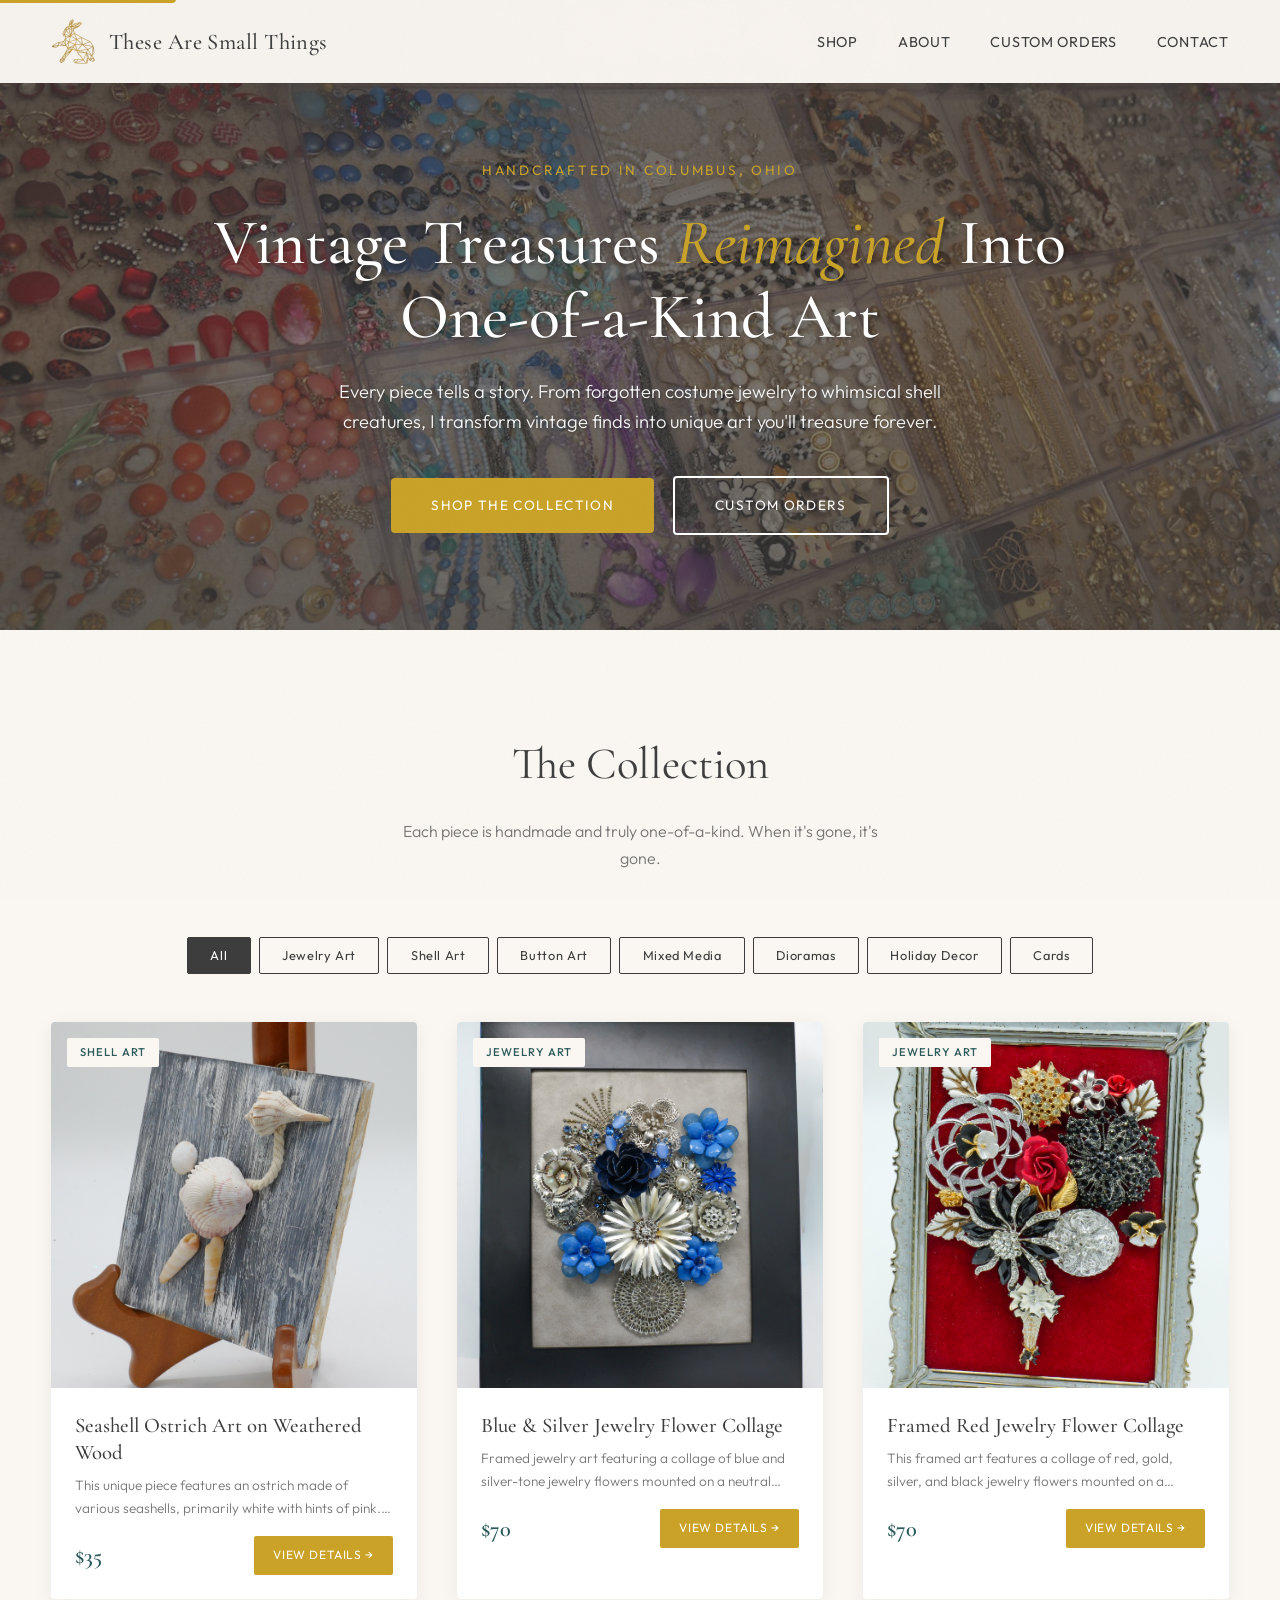
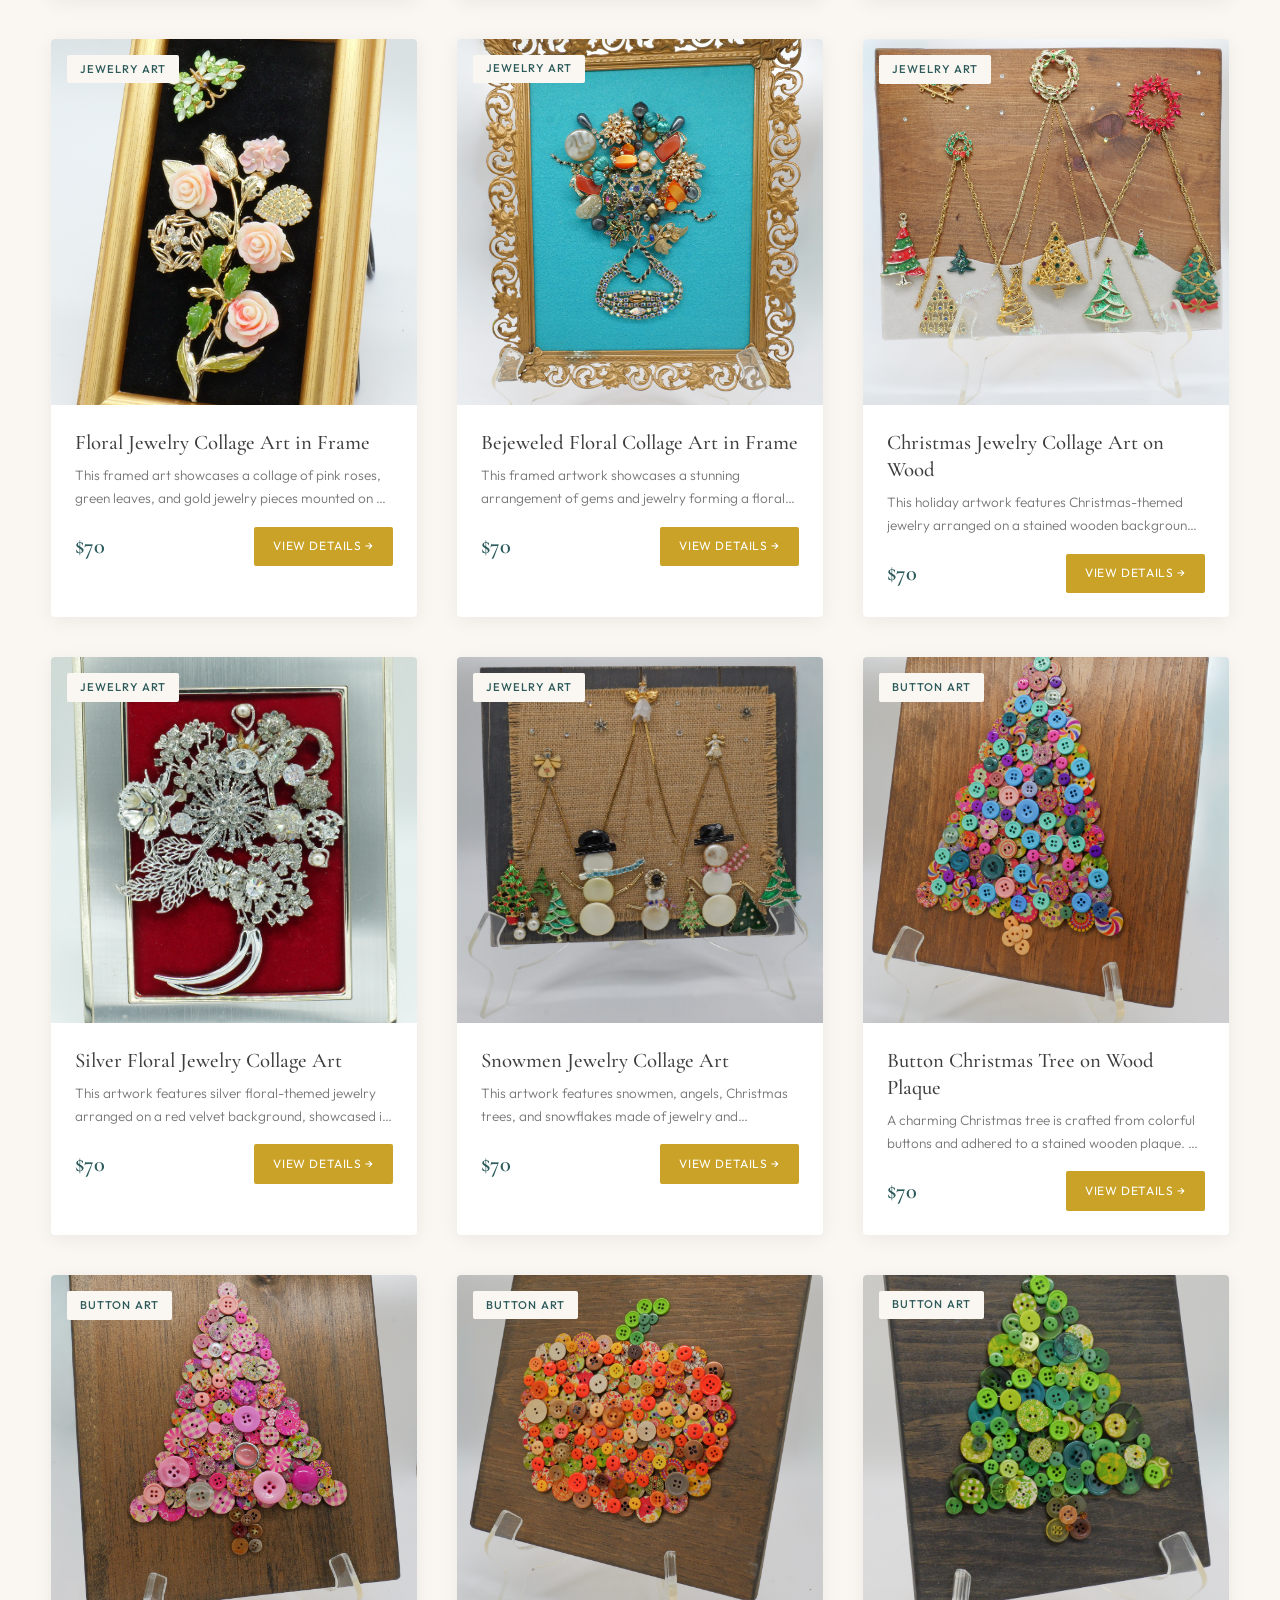
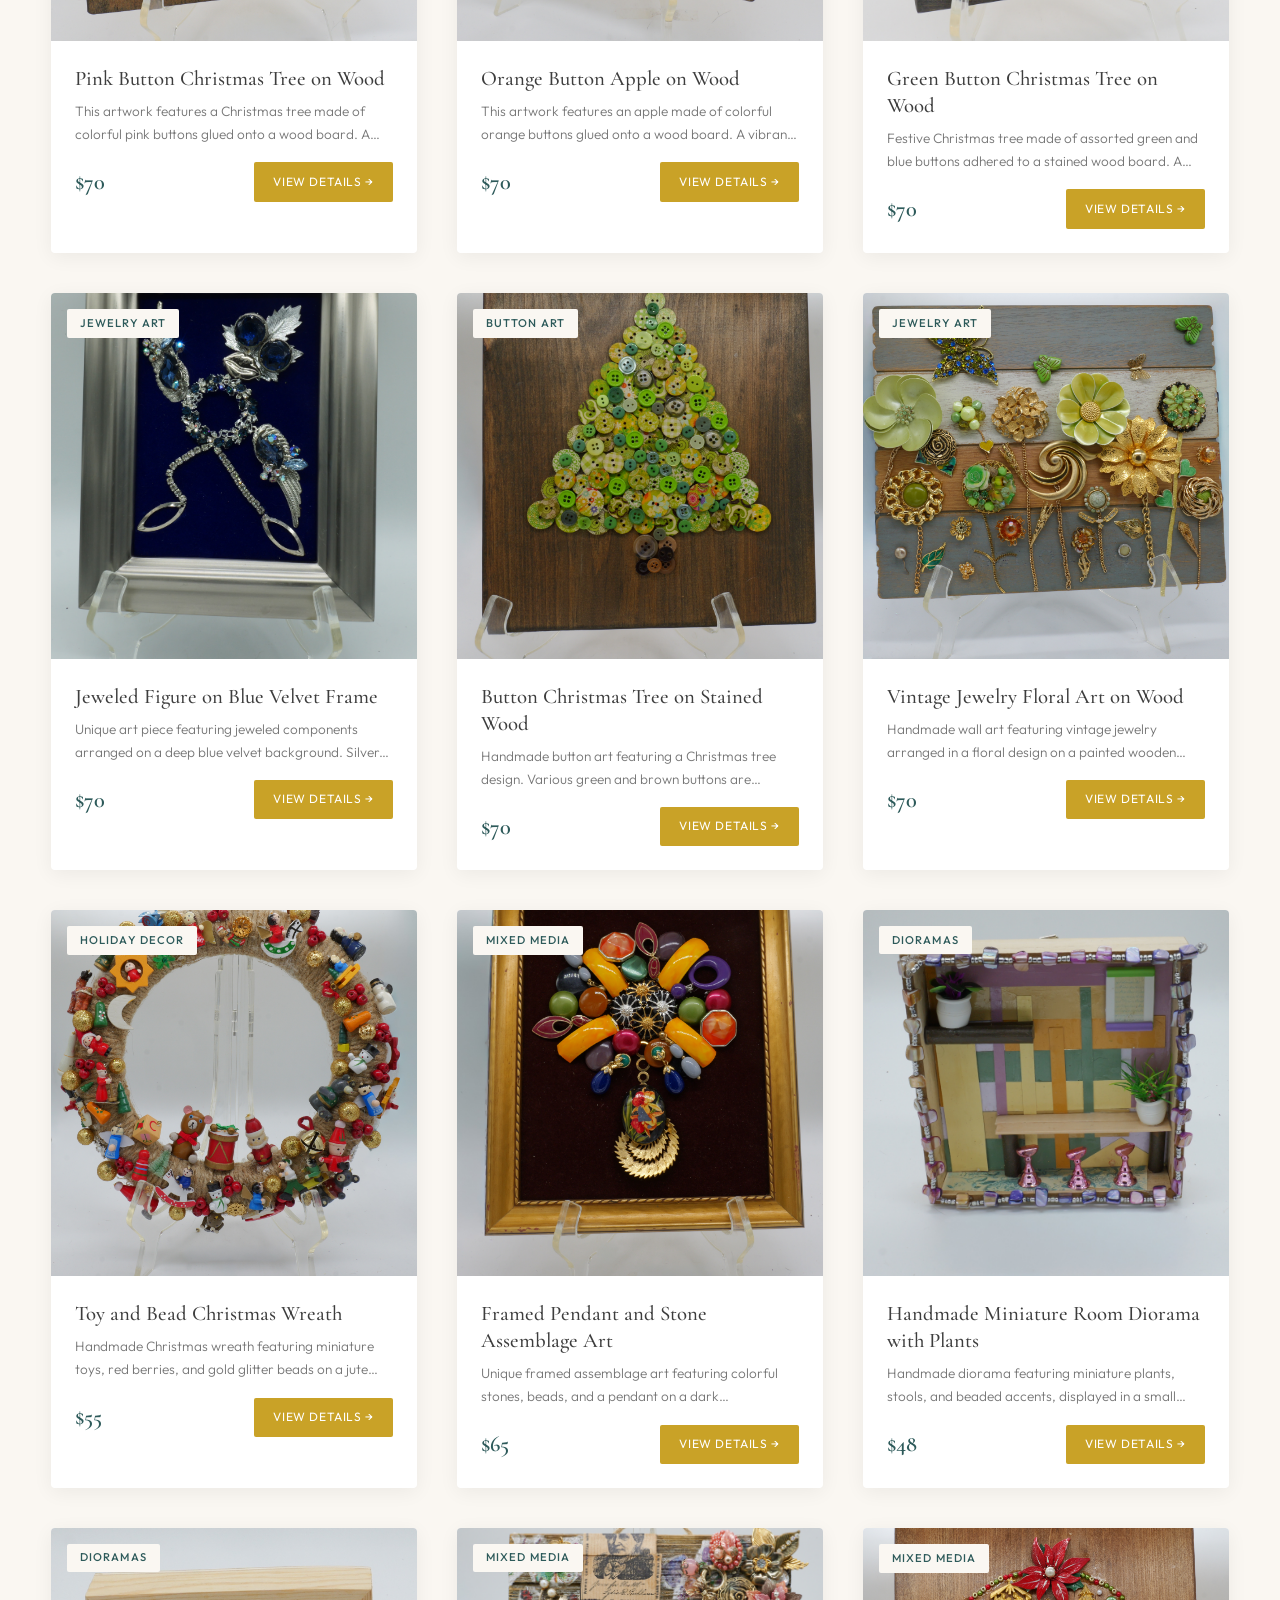
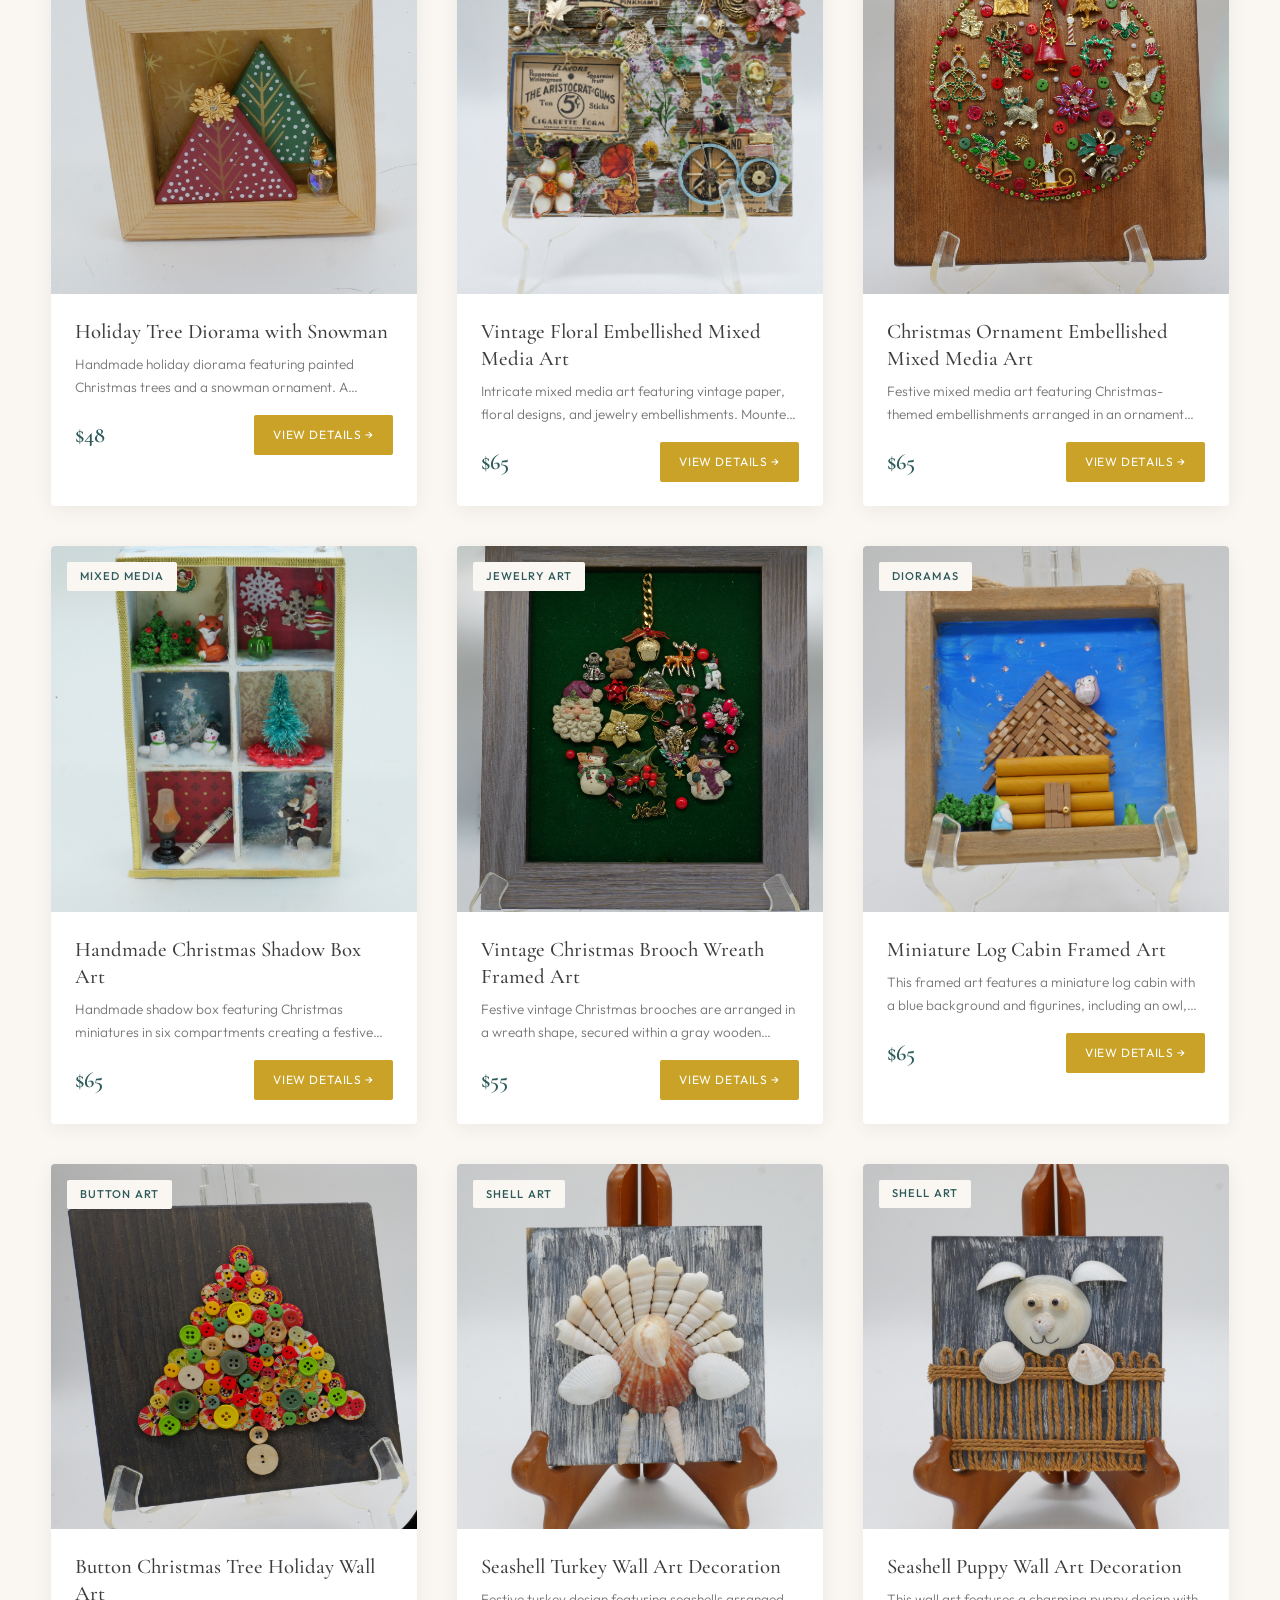
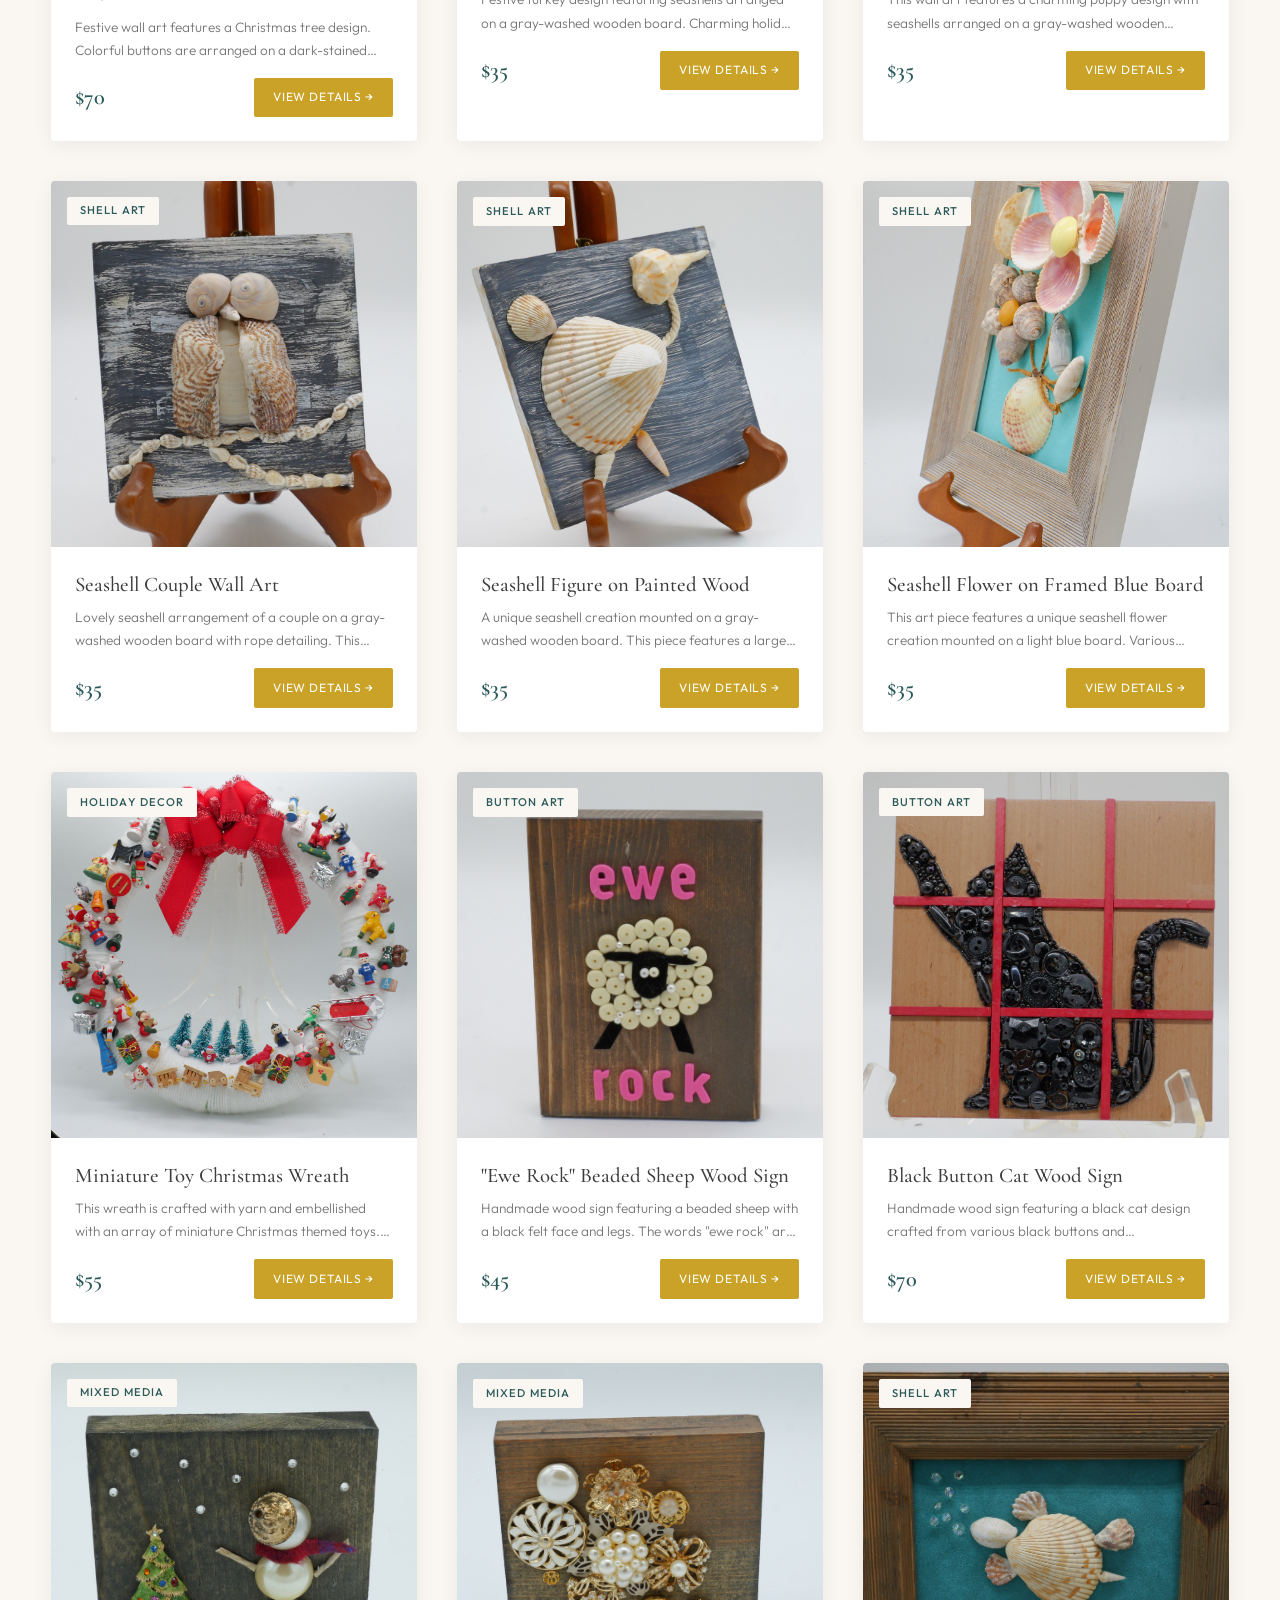
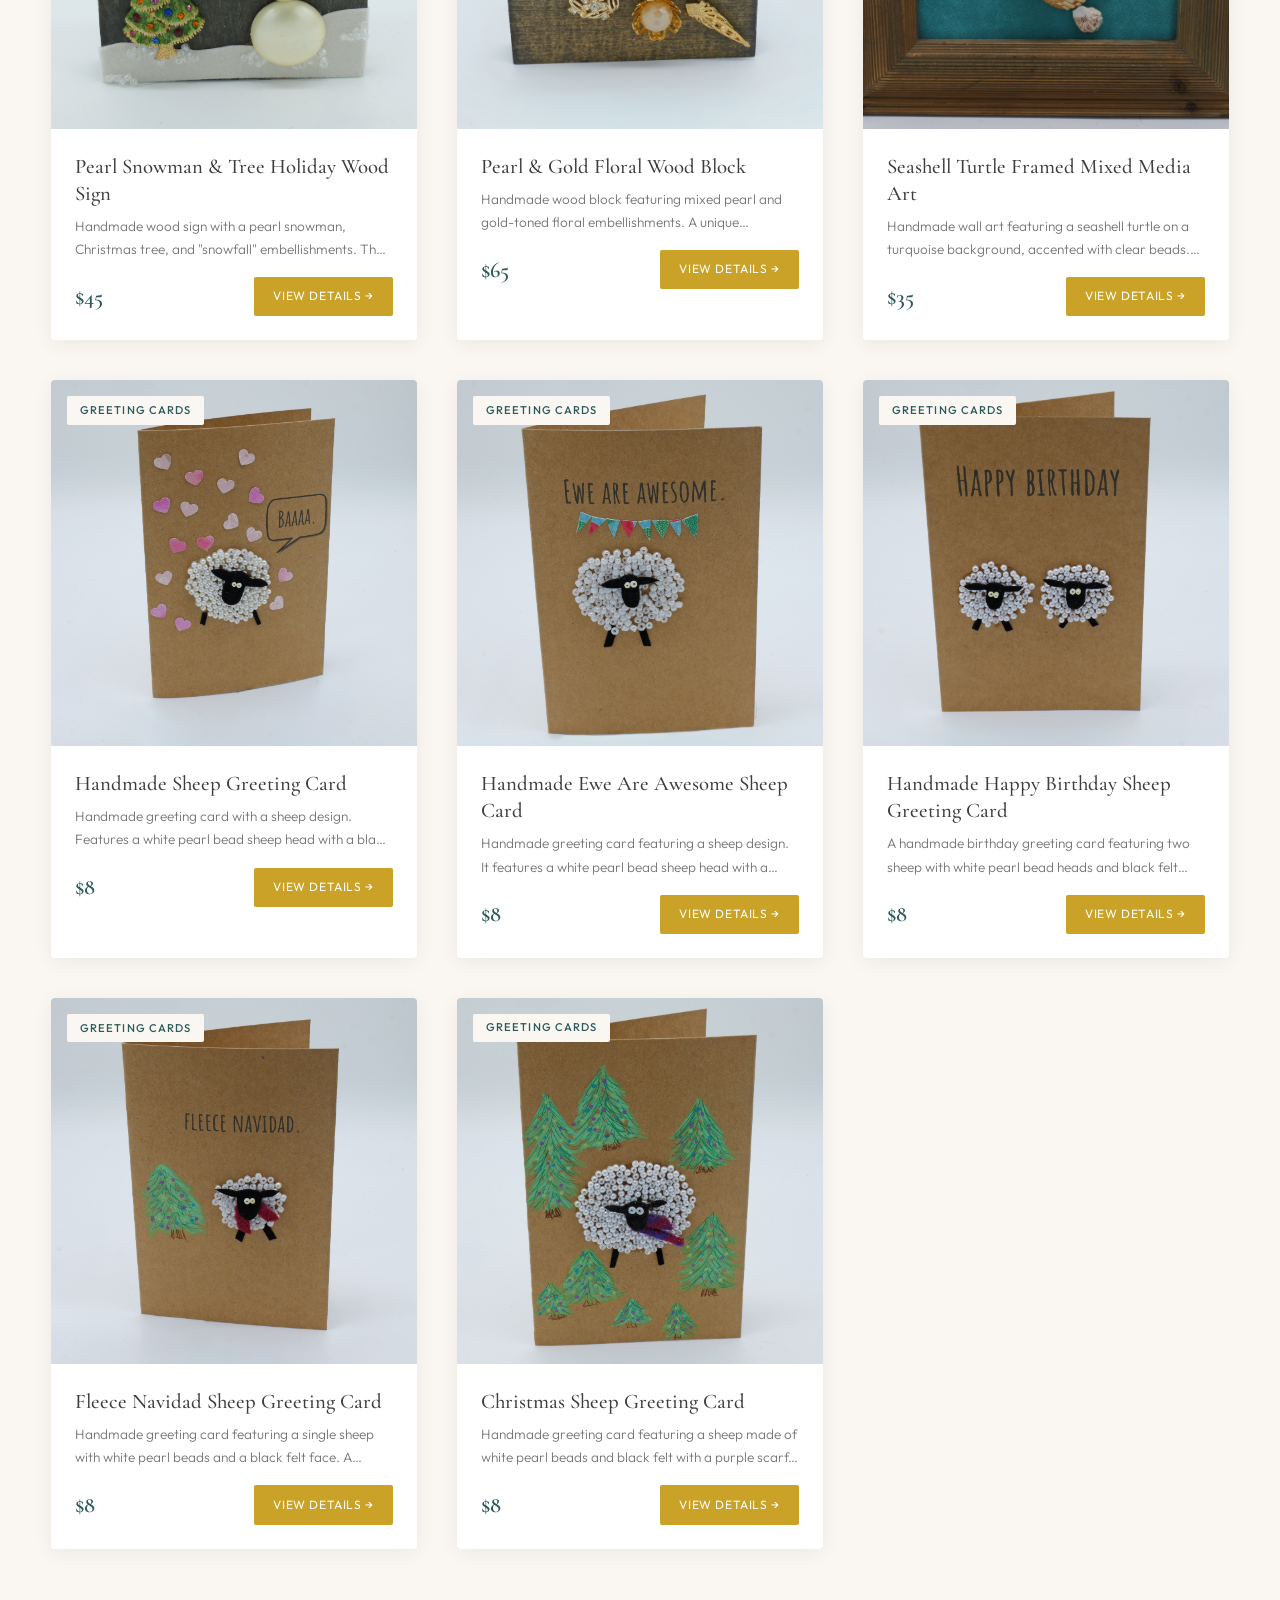
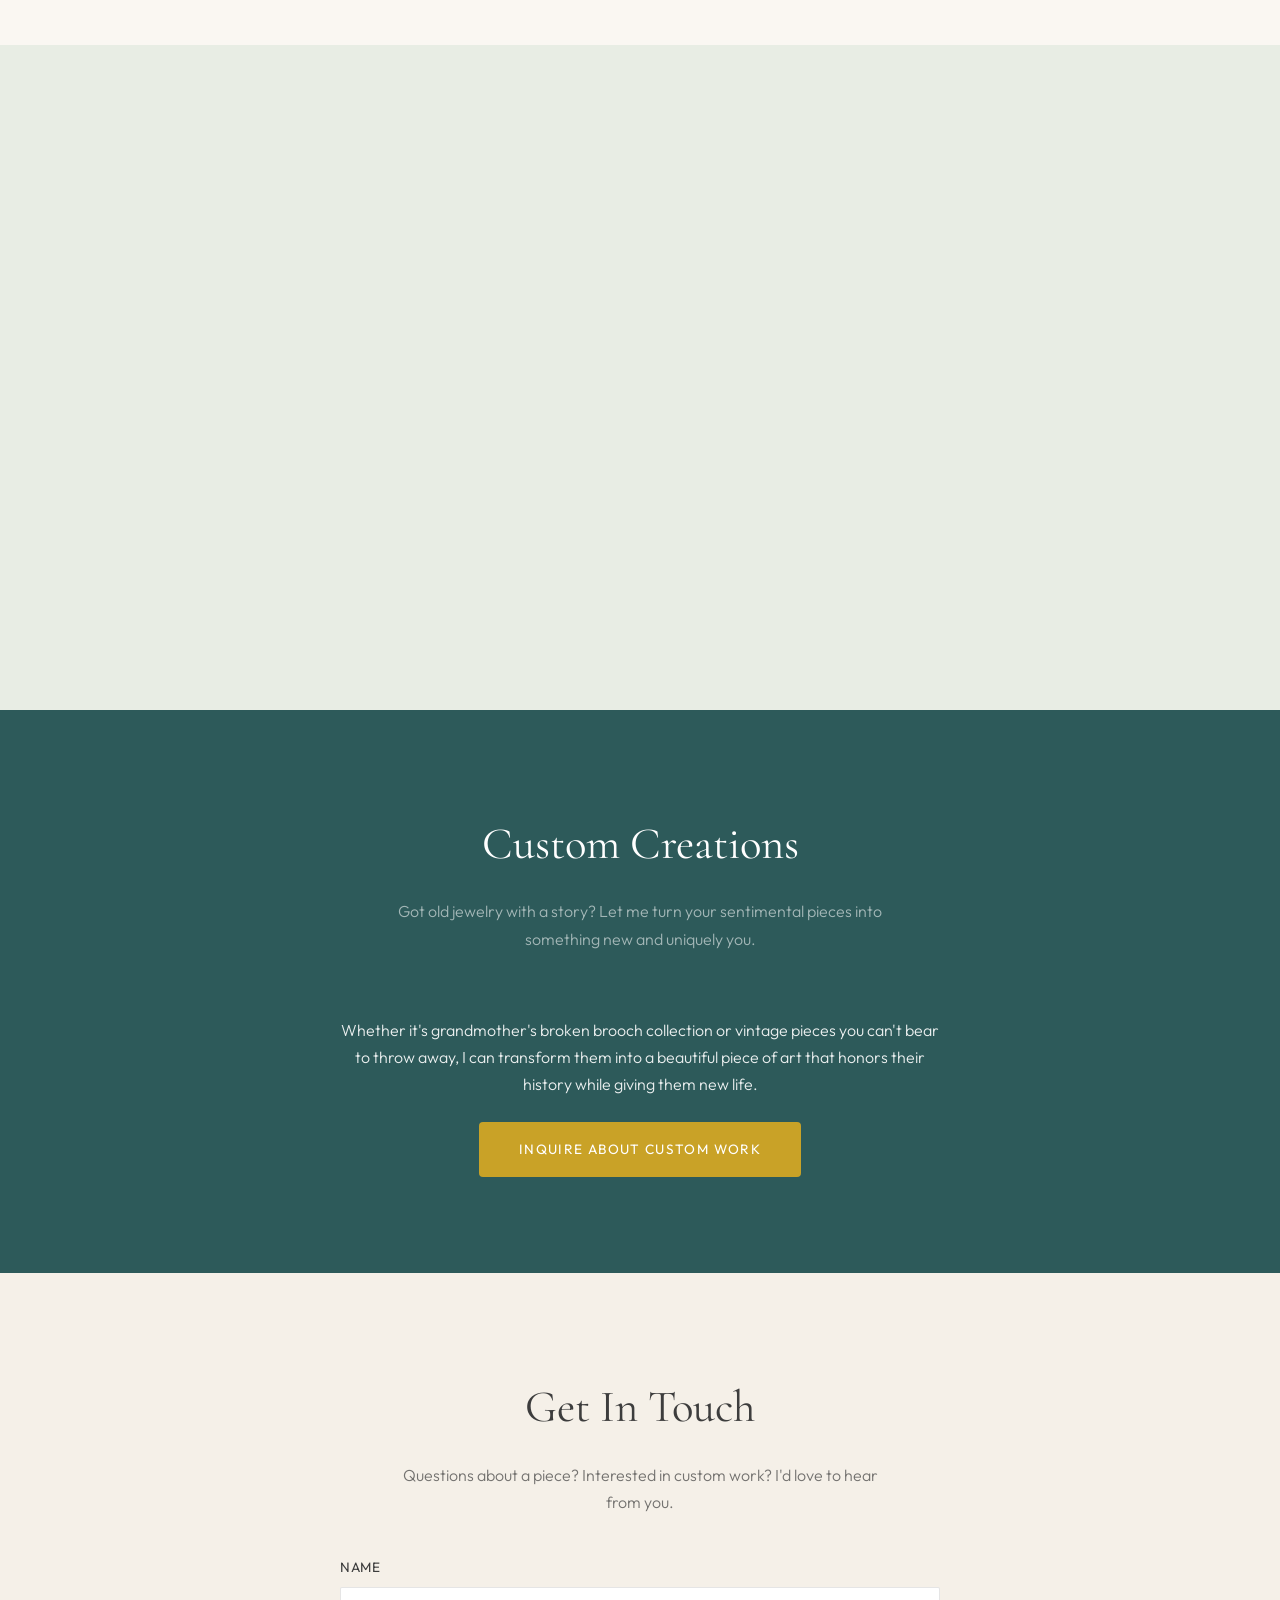
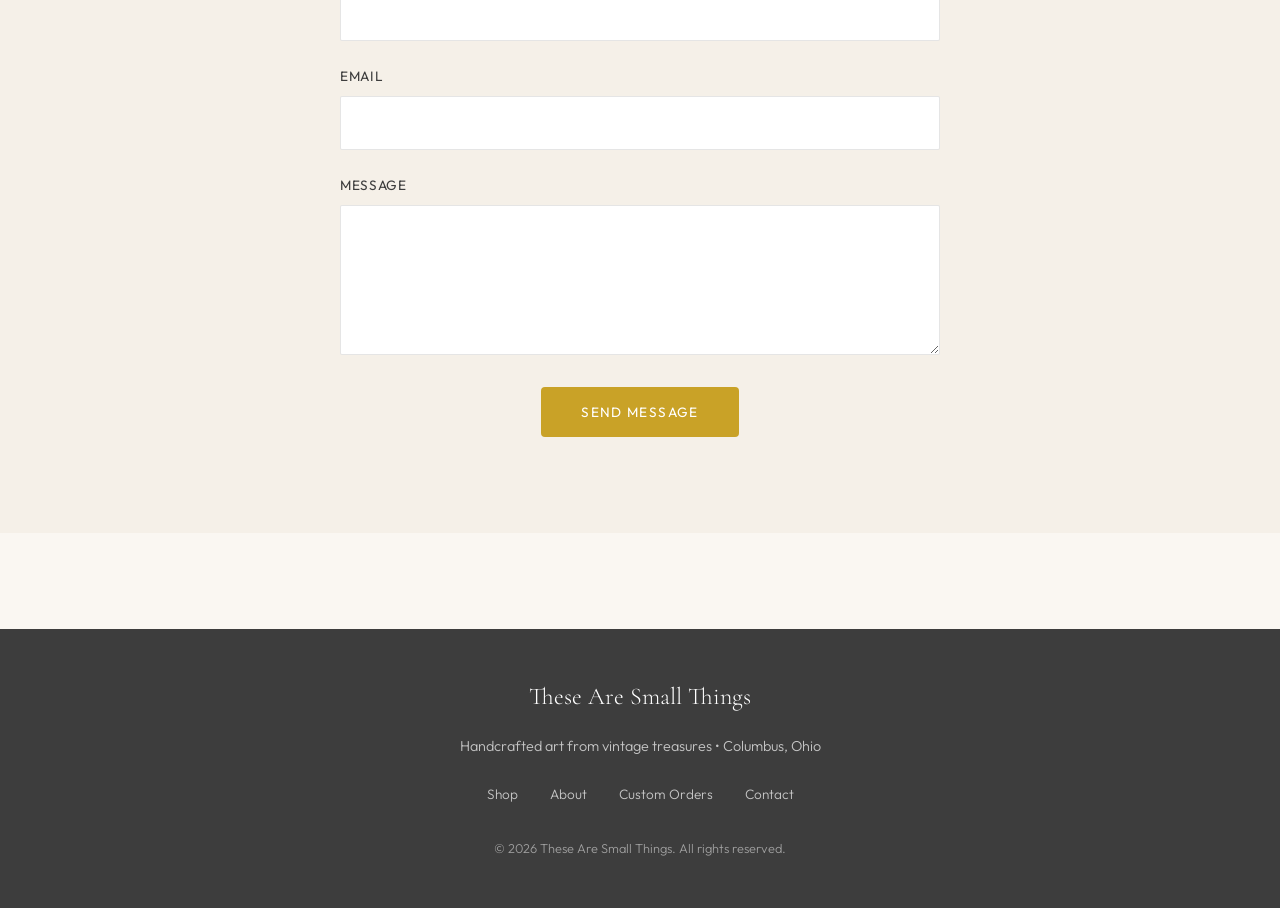
==== index.html @ 34793041 "Major performance, accessibility, and UX improvements HIGH PRIORITY FIXES: - Add lazy loading to all" ====
<!DOCTYPE html>
<html lang="en">
<head>
    <meta charset="UTF-8">
    <meta name="viewport" content="width=device-width, initial-scale=1.0">
    <title>These Are Small Things | Handcrafted Art & Treasures | Columbus, OH</title>
    <meta name="description" content="One-of-a-kind handmade art, jewelry collages, and whimsical creations crafted from vintage treasures. Made with love in Columbus, Ohio.">
    
    <link rel="preconnect" href="https://fonts.googleapis.com">
    <link rel="preconnect" href="https://fonts.gstatic.com" crossorigin>
    <link href="https://fonts.googleapis.com/css2?family=Cormorant+Garamond:ital,wght@0,400;0,500;0,600;1,400&family=Outfit:wght@300;400;500&display=swap" rel="stylesheet">
    <link rel="preload" as="image" href="images/hero/hero.jpg" fetchpriority="high">
    <link rel="stylesheet" href="styles.css">

    <style>

        :root {
            --warm-cream: #FAF7F2;
            --soft-gold: #C9A227;
            --deep-teal: #2D5A5A;
            --warm-coral: #D4847C;
            --charcoal: #3D3D3D;
            --light-sage: #E8EDE4;
            --antique-white: #F5F0E8;
            --rich-brown: #5C4033;
        }

        * {
            margin: 0;
            padding: 0;
            box-sizing: border-box;
        }

        html {
            scroll-behavior: smooth;
        }

        body {
            font-family: 'Outfit', sans-serif;
            font-weight: 300;
            background-color: var(--warm-cream);
            color: var(--charcoal);
            line-height: 1.7;
            overflow-x: hidden;
        }

        /* Subtle texture overlay */
        body::before {
            content: '';
            position: fixed;
            top: 0;
            left: 0;
            width: 100%;
            height: 100%;
            background-image: url("data:image/svg+xml,%3Csvg viewBox='0 0 400 400' xmlns='http://www.w3.org/2000/svg'%3E%3Cfilter id='noiseFilter'%3E%3CfeTurbulence type='fractalNoise' baseFrequency='0.9' numOctaves='4' stitchTiles='stitch'/%3E%3C/filter%3E%3Crect width='100%25' height='100%25' filter='url(%23noiseFilter)'/%3E%3C/svg%3E");
            opacity: 0.03;
            pointer-events: none;
            z-index: 1000;
        }

        /* Navigation */
        nav {
            position: fixed;
            top: 0;
            width: 100%;
            padding: 1.2rem 4%;
            display: flex;
            justify-content: space-between;
            align-items: center;
            z-index: 100;
            background: rgba(250, 247, 242, 0.98);
            backdrop-filter: blur(10px);
            box-shadow: 0 2px 20px rgba(0,0,0,0.08);
            transition: all 0.4s ease;
        }

        nav.scrolled {
            background: var(--warm-cream);
            box-shadow: 0 2px 20px rgba(0,0,0,0.12);
        }

        .logo {
            display: flex;
            align-items: center;
            gap: 0.8rem;
            text-decoration: none;
        }

        .logo img {
            height: 45px;
            width: auto;
        }

        .logo-text {
            font-family: 'Cormorant Garamond', serif;
            font-size: 1.4rem;
            font-weight: 500;
            color: var(--charcoal);
            letter-spacing: 0.02em;
        }

        .nav-links {
            display: flex;
            gap: 2.5rem;
            list-style: none;
        }

        .nav-links a {
            text-decoration: none;
            color: var(--charcoal);
            font-size: 0.9rem;
            font-weight: 400;
            letter-spacing: 0.05em;
            text-transform: uppercase;
            position: relative;
            padding: 0.3rem 0;
        }

        .nav-links a::after {
            content: '';
            position: absolute;
            bottom: 0;
            left: 0;
            width: 0;
            height: 1px;
            background: var(--soft-gold);
            transition: width 0.3s ease;
        }

        .nav-links a:hover::after {
            width: 100%;
        }

        /* Mobile menu */
        .mobile-menu-btn {
            display: none;
            flex-direction: column;
            gap: 5px;
            background: none;
            border: none;
            cursor: pointer;
            padding: 5px;
        }

        .mobile-menu-btn span {
            width: 25px;
            height: 2px;
            background: var(--charcoal);
            transition: all 0.3s ease;
        }
        
        .mobile-menu-btn.active span:nth-child(1) {
            transform: rotate(45deg) translate(5px, 5px);
        }
        
        .mobile-menu-btn.active span:nth-child(2) {
            opacity: 0;
        }
        
        .mobile-menu-btn.active span:nth-child(3) {
            transform: rotate(-45deg) translate(7px, -6px);
        }

        /* Hero Section - Banner Style */
        .hero {
            min-height: 70vh;
            display: flex;
            align-items: center;
            justify-content: center;
            position: relative;
            background-image: url('images/hero/hero.jpg');
            background-size: cover;
            background-position: center;
            background-repeat: no-repeat;
            padding: 8rem 4% 4rem;
            margin-top: 0;
        }

        .hero::before {
            content: '';
            position: absolute;
            top: 0;
            left: 0;
            width: 100%;
            height: 100%;
            background: linear-gradient(
                to bottom,
                rgba(61, 61, 61, 0.75) 0%,
                rgba(61, 61, 61, 0.6) 50%,
                rgba(61, 61, 61, 0.75) 100%
            );
            z-index: 1;
        }

        .hero-content {
            position: relative;
            z-index: 2;
            text-align: center;
            max-width: 900px;
            margin: 0 auto;
        }

        .hero-text {
            animation: fadeInUp 1s ease forwards;
        }

        @keyframes fadeInUp {
            from {
                opacity: 0;
                transform: translateY(30px);
            }
            to {
                opacity: 1;
                transform: translateY(0);
            }
        }

        .hero-tagline {
            font-family: 'Outfit', sans-serif;
            font-size: 0.85rem;
            font-weight: 400;
            letter-spacing: 0.2em;
            text-transform: uppercase;
            color: var(--soft-gold);
            margin-bottom: 1.5rem;
        }

        .hero h1 {
            font-family: 'Cormorant Garamond', serif;
            font-size: clamp(2.8rem, 5vw, 4.5rem);
            font-weight: 500;
            line-height: 1.15;
            color: white;
            margin-bottom: 1.5rem;
            text-shadow: 2px 2px 4px rgba(0,0,0,0.3);
        }

        .hero h1 em {
            font-style: italic;
            color: var(--soft-gold);
        }

        .hero-description {
            font-size: 1.15rem;
            color: white;
            opacity: 0.95;
            margin: 0 auto 2.5rem;
            max-width: 650px;
            line-height: 1.6;
            text-shadow: 1px 1px 3px rgba(0,0,0,0.3);
        }

        .btn {
            display: inline-block;
            padding: 1rem 2.5rem;
            font-family: 'Outfit', sans-serif;
            font-size: 0.85rem;
            font-weight: 400;
            letter-spacing: 0.1em;
            text-transform: uppercase;
            text-decoration: none;
            border: none;
            cursor: pointer;
            transition: all 0.3s ease;
        }

        .btn-primary {
            background: var(--soft-gold);
            color: white;
        }

        .btn-primary:hover {
            background: var(--deep-teal);
            transform: translateY(-2px);
        }

        .btn-secondary {
            background: transparent;
            color: white;
            border: 2px solid white;
            margin-left: 1rem;
        }

        .btn-secondary:hover {
            background: white;
            color: var(--charcoal);
        }

        /* Featured Products Section */
        .section {
            padding: 6rem 4%;
        }

        .section-header {
            text-align: center;
            margin-bottom: 4rem;
        }

        .section-title {
            font-family: 'Cormorant Garamond', serif;
            font-size: clamp(2rem, 4vw, 2.8rem);
            font-weight: 400;
            color: var(--charcoal);
            margin-bottom: 1rem;
        }

        .section-subtitle {
            font-size: 1rem;
            color: var(--charcoal);
            opacity: 0.7;
            max-width: 500px;
            margin: 0 auto;
        }

        /* Category Filter */
        .category-filter {
            display: flex;
            justify-content: center;
            gap: 0.5rem;
            flex-wrap: wrap;
            margin-bottom: 3rem;
        }

        .filter-btn {
            padding: 0.6rem 1.4rem;
            font-family: 'Outfit', sans-serif;
            font-size: 0.8rem;
            font-weight: 400;
            letter-spacing: 0.05em;
            background: transparent;
            border: 1px solid var(--charcoal);
            color: var(--charcoal);
            cursor: pointer;
            transition: all 0.3s ease;
            border-radius: 2px;
        }

        .filter-btn:hover,
        .filter-btn.active {
            background: var(--charcoal);
            color: white;
        }

        /* Product Grid */
        .product-grid {
            display: grid;
            grid-template-columns: repeat(auto-fill, minmax(300px, 1fr));
            gap: 2.5rem;
            max-width: 1400px;
            margin: 0 auto;
        }

        .product-card {
            background: white;
            border-radius: 4px;
            overflow: hidden;
            box-shadow: 0 4px 20px rgba(0,0,0,0.06);
            transition: all 0.4s ease;
            opacity: 0;
            animation: fadeInUp 0.6s ease forwards;
            text-decoration: none;
            display: block;
            color: inherit;
        }

        .product-card:nth-child(1) { animation-delay: 0.1s; }
        .product-card:nth-child(2) { animation-delay: 0.2s; }
        .product-card:nth-child(3) { animation-delay: 0.3s; }
        .product-card:nth-child(4) { animation-delay: 0.4s; }
        .product-card:nth-child(5) { animation-delay: 0.5s; }
        .product-card:nth-child(6) { animation-delay: 0.6s; }
        .product-card:nth-child(7) { animation-delay: 0.7s; }
        .product-card:nth-child(8) { animation-delay: 0.8s; }
        .product-card:nth-child(9) { animation-delay: 0.9s; }
        .product-card:nth-child(10) { animation-delay: 1.0s; }
        .product-card:nth-child(11) { animation-delay: 1.1s; }
        .product-card:nth-child(12) { animation-delay: 1.2s; }
        .product-card:nth-child(13) { animation-delay: 1.3s; }
        .product-card:nth-child(14) { animation-delay: 1.4s; }
        .product-card:nth-child(15) { animation-delay: 1.5s; }
        .product-card:nth-child(16) { animation-delay: 1.6s; }
        .product-card:nth-child(17) { animation-delay: 1.7s; }
        .product-card:nth-child(18) { animation-delay: 1.8s; }

        .product-card:hover {
            transform: translateY(-8px);
            box-shadow: 0 20px 40px rgba(0,0,0,0.1);
        }

        .product-image {
            position: relative;
            padding-top: 100%;
            overflow: hidden;
        }

        .product-image img {
            position: absolute;
            top: 0;
            left: 0;
            width: 100%;
            height: 100%;
            object-fit: cover;
            transition: transform 0.6s ease;
        }

        .product-card:hover .product-image img {
            transform: scale(1.05);
        }

        .product-category {
            position: absolute;
            top: 1rem;
            left: 1rem;
            background: var(--warm-cream);
            padding: 0.3rem 0.8rem;
            font-size: 0.7rem;
            font-weight: 500;
            letter-spacing: 0.1em;
            text-transform: uppercase;
            color: var(--deep-teal);
            border-radius: 2px;
        }

        .product-info {
            padding: 1.5rem;
        }

        .product-title {
            font-family: 'Cormorant Garamond', serif;
            font-size: 1.3rem;
            font-weight: 500;
            color: var(--charcoal);
            margin-bottom: 0.5rem;
            line-height: 1.3;
        }

        .product-description {
            font-size: 0.85rem;
            color: var(--charcoal);
            opacity: 0.7;
            margin-bottom: 1rem;
            display: -webkit-box;
            -webkit-line-clamp: 2;
            -webkit-box-orient: vertical;
            overflow: hidden;
        }

        .product-footer {
            display: flex;
            justify-content: space-between;
            align-items: center;
        }

        .product-price {
            font-family: 'Cormorant Garamond', serif;
            font-size: 1.4rem;
            font-weight: 600;
            color: var(--deep-teal);
        }

        .buy-btn, .view-btn {
            padding: 0.6rem 1.2rem;
            font-size: 0.75rem;
            background: var(--soft-gold);
            color: white;
            border: none;
            cursor: pointer;
            transition: all 0.3s ease;
            border-radius: 2px;
            font-family: 'Outfit', sans-serif;
            font-weight: 400;
            letter-spacing: 0.05em;
            text-transform: uppercase;
            display: inline-block;
        }

        .buy-btn:hover, .view-btn:hover {
            background: var(--rich-brown);
        }

        .view-btn {
            text-decoration: none;
        }

        /* About Section */
        .about {
            background: var(--light-sage);
        }

        .about-content {
            display: grid;
            grid-template-columns: 1fr 1fr;
            gap: 4rem;
            max-width: 1200px;
            margin: 0 auto;
            align-items: center;
        }

        .about-image {
            position: relative;
        }

        .about-image img {
            width: 100%;
            border-radius: 4px;
            box-shadow: 0 20px 40px rgba(0,0,0,0.1);
        }

        .about-text h2 {
            font-family: 'Cormorant Garamond', serif;
            font-size: 2.4rem;
            font-weight: 400;
            margin-bottom: 1.5rem;
            color: var(--charcoal);
        }

        .about-text p {
            margin-bottom: 1.5rem;
            opacity: 0.85;
        }

        .about-text .signature {
            font-family: 'Cormorant Garamond', serif;
            font-style: italic;
            font-size: 1.3rem;
            color: var(--deep-teal);
            margin-top: 2rem;
        }

        /* Custom Orders Section */
        .custom-orders {
            background: var(--deep-teal);
            color: white;
            text-align: center;
        }

        .custom-orders .section-title {
            color: white;
        }

        .custom-orders .section-subtitle {
            color: rgba(255,255,255,0.8);
        }

        .custom-orders .btn-primary {
            background: var(--soft-gold);
            margin-top: 1.5rem;
        }

        .custom-orders .btn-primary:hover {
            background: white;
            color: var(--deep-teal);
        }

        /* Contact Section */
        .contact {
            background: var(--antique-white);
        }

        .contact-content {
            max-width: 600px;
            margin: 0 auto;
            text-align: center;
        }

        .contact-form {
            margin-top: 2.5rem;
        }

        .form-group {
            margin-bottom: 1.5rem;
            text-align: left;
        }

        .form-group label {
            display: block;
            font-size: 0.85rem;
            font-weight: 400;
            letter-spacing: 0.05em;
            text-transform: uppercase;
            margin-bottom: 0.5rem;
            color: var(--charcoal);
        }

        .form-group input,
        .form-group textarea {
            width: 100%;
            padding: 1rem;
            font-family: 'Outfit', sans-serif;
            font-size: 1rem;
            border: 1px solid rgba(0,0,0,0.1);
            border-radius: 2px;
            background: white;
            transition: border-color 0.3s ease;
        }

        .form-group input:focus,
        .form-group textarea:focus {
            outline: none;
            border-color: var(--deep-teal);
        }

        .form-group textarea {
            min-height: 150px;
            resize: vertical;
        }

        /* Footer */
        footer {
            background: var(--charcoal);
            color: white;
            padding: 3rem 4%;
            text-align: center;
        }

        .footer-content {
            max-width: 800px;
            margin: 0 auto;
        }

        .footer-logo {
            font-family: 'Cormorant Garamond', serif;
            font-size: 1.5rem;
            margin-bottom: 1rem;
        }

        .footer-tagline {
            font-size: 0.9rem;
            opacity: 0.7;
            margin-bottom: 1.5rem;
        }

        .footer-links {
            display: flex;
            justify-content: center;
            gap: 2rem;
            margin-bottom: 2rem;
        }

        .footer-links a {
            color: white;
            text-decoration: none;
            font-size: 0.85rem;
            opacity: 0.7;
            transition: opacity 0.3s ease;
        }

        .footer-links a:hover {
            opacity: 1;
        }

        .footer-copyright {
            font-size: 0.8rem;
            opacity: 0.5;
        }

        /* Responsive */
        @media (max-width: 968px) {
            .hero {
                min-height: 60vh;
                padding: 6rem 4% 3rem;
            }

            .hero h1 {
                font-size: clamp(2.2rem, 5vw, 3.5rem);
            }

            .hero-description {
                font-size: 1rem;
            }

            .about-content {
                grid-template-columns: 1fr;
                text-align: center;
            }

            .about-image {
                max-width: 400px;
                margin: 0 auto;
            }
        }

        @media (max-width: 768px) {
            .nav-links {
                display: none;
            }

            .mobile-menu-btn {
                display: flex;
            }

            .nav-links.active {
                display: flex;
                flex-direction: column;
                position: absolute;
                top: 100%;
                left: 0;
                width: 100%;
                background: var(--warm-cream);
                padding: 2rem;
                gap: 1.5rem;
                box-shadow: 0 10px 30px rgba(0,0,0,0.1);
            }

            .hero {
                min-height: 50vh;
                padding: 5rem 4% 2.5rem;
            }

            .hero h1 {
                font-size: clamp(1.8rem, 5vw, 2.5rem);
            }

            .hero-description {
                font-size: 0.95rem;
            }

            .product-grid {
                grid-template-columns: repeat(auto-fill, minmax(260px, 1fr));
                gap: 1.5rem;
            }

            .btn-secondary {
                margin-left: 0;
                margin-top: 1rem;
            }

            .hero .btn {
                display: block;
                width: 100%;
                max-width: 300px;
                margin-left: auto;
                margin-right: auto;
                text-align: center;
            }
        }

        /* Scroll reveal */
        .reveal {
            opacity: 0;
            transform: translateY(30px);
            transition: all 0.8s ease;
        }

        .reveal.active {
            opacity: 1;
            transform: translateY(0);
        }
        </style>
</head>
<body>
    <!-- Skip to content link for accessibility -->
    <a href="#main-content" class="skip-link">Skip to main content</a>

    <!-- Navigation -->
    <nav id="navbar">
        <a href="#" class="logo">
            <img src="images/logo.png" alt="These Are Small Things logo - Handcrafted vintage art" width="45" height="45">
            <span class="logo-text">These Are Small Things</span>
        </a>
        <ul class="nav-links" id="navLinks">
            <li><a href="#shop">Shop</a></li>
            <li><a href="#about">About</a></li>
            <li><a href="#custom">Custom Orders</a></li>
            <li><a href="#contact">Contact</a></li>
        </ul>
        <button class="mobile-menu-btn" id="mobileMenuBtn" aria-label="Toggle navigation menu" aria-expanded="false">
            <span></span>
            <span></span>
            <span></span>
        </button>
    </nav>

    <!-- Hero Section -->
    <section class="hero">
        <div class="hero-content">
            <div class="hero-text">
                <p class="hero-tagline">Handcrafted in Columbus, Ohio</p>
                <h1>Vintage Treasures <em>Reimagined</em> Into One-of-a-Kind Art</h1>
                <p class="hero-description">Every piece tells a story. From forgotten costume jewelry to whimsical shell creatures, I transform vintage finds into unique art you'll treasure forever.</p>
                <a href="#shop" class="btn btn-primary">Shop the Collection</a>
                <a href="#custom" class="btn btn-secondary">Custom Orders</a>
            </div>
        </div>
    </section>

    <!-- Shop Section -->
    <section class="section" id="shop">
        <div id="main-content" class="section-header">
            <h2 class="section-title">The Collection</h2>
            <p class="section-subtitle">Each piece is handmade and truly one-of-a-kind. When it's gone, it's gone.</p>
        </div>

        <div class="category-filter" role="group" aria-label="Product category filters">
            <button class="filter-btn active" data-category="all" aria-pressed="true">All</button>
            <button class="filter-btn" data-category="jewelry-art" aria-pressed="false">Jewelry Art</button>
            <button class="filter-btn" data-category="shell-art" aria-pressed="false">Shell Art</button>
            <button class="filter-btn" data-category="button-art" aria-pressed="false">Button Art</button>
            <button class="filter-btn" data-category="mixed-media" aria-pressed="false">Mixed Media</button>
            <button class="filter-btn" data-category="dioramas" aria-pressed="false">Dioramas</button>
            <button class="filter-btn" data-category="holiday-decor" aria-pressed="false">Holiday Decor</button>
            <button class="filter-btn" data-category="greeting-cards" aria-pressed="false">Cards</button>
        </div>

        <div class="product-grid" id="productGrid" role="region" aria-live="polite" aria-label="Product list">
            <!-- Products will be loaded dynamically from products.json -->
        </div>
    </section>


    <!-- About Section -->
    <section class="section about" id="about">
        <div class="about-content">
            <div class="about-image reveal">
                <img src="images/aboutme.jpg" alt="Marika - Artist and Creator">
            </div>
            <div class="about-text reveal">
                <h2>The Story Behind the Small Things</h2>
                <p>It all started with a dusty box of broken jewelry from my husband's grandmother—total vintage goldmine vibes. I saw magic in those forgotten sparkles and started turning them into new stories.</p>
                <p>What began as a fun side project has become my passion: creating art that's sustainable, whimsical, and seriously unique. Every piece is handmade right here in Columbus, Ohio, using upcycled costume jewelry, seashells, buttons, and vintage treasures rescued from thrift stores and estate sales.</p>
                <p>No two pieces are ever alike. Each one carries a bit of history, a lot of love, and maybe a little weirdness—and I wouldn't have it any other way.</p>
                <p class="signature">— Marika</p>
            </div>
        </div>
    </section>

    <!-- Custom Orders Section -->
    <section class="section custom-orders" id="custom">
        <div class="section-header">
            <h2 class="section-title">Custom Creations</h2>
            <p class="section-subtitle">Got old jewelry with a story? Let me turn your sentimental pieces into something new and uniquely you.</p>
        </div>
        <p style="max-width: 600px; margin: 0 auto; opacity: 0.9;">Whether it's grandmother's broken brooch collection or vintage pieces you can't bear to throw away, I can transform them into a beautiful piece of art that honors their history while giving them new life.</p>
        <a href="#contact" class="btn btn-primary">Inquire About Custom Work</a>
    </section>

    <!-- Contact Section -->
    <section class="section contact" id="contact">
        <div class="contact-content">
            <h2 class="section-title">Get In Touch</h2>
            <p class="section-subtitle">Questions about a piece? Interested in custom work? I'd love to hear from you.</p>
            
            <form class="contact-form" action="https://formspree.io/f/YOUR_FORM_ID" method="POST">
                <div class="form-group">
                    <label for="name">Name</label>
                    <input type="text" id="name" name="name" required>
                </div>
                <div class="form-group">
                    <label for="email">Email</label>
                    <input type="email" id="email" name="email" required>
                </div>
                <div class="form-group">
                    <label for="message">Message</label>
                    <textarea id="message" name="message" required></textarea>
                </div>
                <button type="submit" class="btn btn-primary">Send Message</button>
            </form>
        </div>
    </section>

    <!-- Footer -->
    <footer>
        <div class="footer-content">
            <p class="footer-logo">These Are Small Things</p>
            <p class="footer-tagline">Handcrafted art from vintage treasures • Columbus, Ohio</p>
            <div class="footer-links">
                <a href="#shop">Shop</a>
                <a href="#about">About</a>
                <a href="#custom">Custom Orders</a>
                <a href="#contact">Contact</a>
            </div>
            <p class="footer-copyright">© 2026 These Are Small Things. All rights reserved.</p>
        </div>
    </footer>

        <script>
        // Load products from JSON
        let allProducts = [];

        async function loadProducts() {
            const grid = document.getElementById('productGrid');
            // Show loading state
            grid.innerHTML = '<div class="loading-spinner">Loading products...</div>';

            try {
                const response = await fetch('products.json');
                if (!response.ok) throw new Error('Failed to load products');
                const data = await response.json();
                allProducts = data.products.filter(p => p.available);
                displayProducts(allProducts);
                setupFilters();
            } catch (error) {
                console.error('Error loading products:', error);
                grid.innerHTML = '<div class="error-message"><h2>Unable to load products</h2><p>Please refresh the page to try again.</p></div>';
            }
        }

        function displayProducts(products) {
            const grid = document.getElementById('productGrid');

            // Handle empty state
            if (products.length === 0) {
                grid.innerHTML = '<div class="empty-state">No products found in this category. Try selecting a different filter.</div>';
                return;
            }

            grid.innerHTML = products.map((product, index) => {
                const categoryClasses = product.categories.map(cat => cat.toLowerCase().replace(/ /g, '-')).join(' ');
                return `
                <a href="product.html?id=${product.id}" class="product-card" data-categories="${categoryClasses}" style="--index: ${index}">
                    <div class="product-image">
                        <img src="images/products/${product.images[0]}"
                             alt="${product.name}"
                             loading="lazy"
                             width="300"
                             height="300"
                             onerror="this.src='images/placeholder.png'">
                        <span class="product-category">${product.categories[0]}</span>
                    </div>
                    <div class="product-info">
                        <h3 class="product-title">${product.name}</h3>
                        <p class="product-description">${product.description}</p>
                        <div class="product-footer">
                            <span class="product-price">$${product.price}</span>
                            <span class="view-btn">View Details →</span>
                        </div>
                    </div>
                </a>
            `;
            }).join('');
        }

        function setupFilters() {
            const filterButtons = document.querySelectorAll('.filter-btn');

            filterButtons.forEach(button => {
                button.addEventListener('click', () => {
                    const filter = button.dataset.category;

                    // Update active states and aria-pressed
                    filterButtons.forEach(btn => {
                        btn.classList.remove('active');
                        btn.setAttribute('aria-pressed', 'false');
                    });
                    button.classList.add('active');
                    button.setAttribute('aria-pressed', 'true');

                    if (filter === 'all') {
                        displayProducts(allProducts);
                    } else {
                        const filtered = allProducts.filter(p =>
                            p.categories.some(cat => cat.toLowerCase().replace(/ /g, '-') === filter)
                        );
                        displayProducts(filtered);
                    }
                });
            });
        }
        
        const nav = document.querySelector('nav');
        const revealElements = document.querySelectorAll('.reveal');

        // Optimized scroll handling with throttling
        let scrollTicking = false;
        window.addEventListener('scroll', () => {
            if (!scrollTicking) {
                window.requestAnimationFrame(() => {
                    nav.classList.toggle('scrolled', window.scrollY > 50);
                    scrollTicking = false;
                });
                scrollTicking = true;
            }
        }, { passive: true });

        // Use Intersection Observer for reveal animations (more efficient)
        if ('IntersectionObserver' in window) {
            const revealObserver = new IntersectionObserver((entries) => {
                entries.forEach(entry => {
                    if (entry.isIntersecting) {
                        entry.target.classList.add('active');
                        revealObserver.unobserve(entry.target); // Stop observing once revealed
                    }
                });
            }, {
                threshold: 0.1,
                rootMargin: '-100px'
            });

            revealElements.forEach(element => revealObserver.observe(element));
        } else {
            // Fallback for older browsers
            revealElements.forEach(element => element.classList.add('active'));
        }

        // Mobile menu handling
        const mobileMenuBtn = document.getElementById('mobileMenuBtn');
        const navLinks = document.getElementById('navLinks');

        if (mobileMenuBtn) {
            mobileMenuBtn.addEventListener('click', () => {
                const isExpanded = navLinks.classList.toggle('active');
                mobileMenuBtn.classList.toggle('active');
                mobileMenuBtn.setAttribute('aria-expanded', isExpanded);
            });

            navLinks.querySelectorAll('a').forEach(link => {
                link.addEventListener('click', () => {
                    navLinks.classList.remove('active');
                    mobileMenuBtn.classList.remove('active');
                    mobileMenuBtn.setAttribute('aria-expanded', 'false');
                });
            });
        }

        loadProducts();

        // Handle hash navigation from product page
        window.addEventListener('load', function() {
            if (window.location.hash) {
                setTimeout(function() {
                    const target = document.querySelector(window.location.hash);
                    if (target) {
                        target.scrollIntoView({ behavior: 'smooth' });
                    }
                }, 100);
            }
        });
    </script>
</body>
</html>
---- styles.css ----
/* Shared styles for These Are Small Things */
/* Root variables */
:root {
    --warm-cream: #FAF7F2;
    --soft-gold: #C9A227;
    --deep-teal: #2D5A5A;
    --charcoal: #3D3D3D;
    --light-sage: #E8EDE4;
    --antique-white: #F5F0E8;
}

/* Reset */
* {
    margin: 0;
    padding: 0;
    box-sizing: border-box;
}

/* Base styles */
body {
    font-family: 'Outfit', sans-serif;
    font-weight: 300;
    background-color: var(--warm-cream);
    color: var(--charcoal);
    line-height: 1.7;
}

/* Skip to content link for accessibility */
.skip-link {
    position: absolute;
    top: -40px;
    left: 0;
    background: var(--soft-gold);
    color: white;
    padding: 8px 16px;
    text-decoration: none;
    z-index: 1000;
    border-radius: 0 0 4px 0;
}

.skip-link:focus {
    top: 0;
    outline: 2px solid var(--deep-teal);
}

/* Navigation */
nav {
    position: fixed;
    top: 0;
    width: 100%;
    padding: 1.2rem 4%;
    display: flex;
    justify-content: space-between;
    align-items: center;
    z-index: 100;
    background: rgba(250, 247, 242, 0.98);
    backdrop-filter: blur(10px);
    box-shadow: 0 2px 20px rgba(0,0,0,0.08);
    transition: all 0.4s ease;
}

nav.scrolled {
    background: var(--warm-cream);
    box-shadow: 0 2px 20px rgba(0,0,0,0.12);
}

.logo {
    display: flex;
    align-items: center;
    gap: 0.8rem;
    text-decoration: none;
}

.logo img {
    height: 45px;
}

.logo-text {
    font-family: 'Cormorant Garamond', serif;
    font-size: 1.4rem;
    font-weight: 500;
    color: var(--charcoal);
}

.nav-links {
    display: flex;
    gap: 2.5rem;
    list-style: none;
}

.nav-links a {
    text-decoration: none;
    color: var(--charcoal);
    font-size: 0.9rem;
    letter-spacing: 0.05em;
    text-transform: uppercase;
    transition: color 0.3s;
}

.nav-links a:hover {
    color: var(--soft-gold);
}

.nav-links a:focus-visible {
    outline: 2px solid var(--soft-gold);
    outline-offset: 4px;
    border-radius: 2px;
}

/* Mobile menu button */
.mobile-menu-btn {
    display: none;
    flex-direction: column;
    gap: 6px;
    background: none;
    border: none;
    cursor: pointer;
    padding: 8px;
}

.mobile-menu-btn span {
    display: block;
    width: 25px;
    height: 2px;
    background: var(--charcoal);
    transition: all 0.3s ease;
}

.mobile-menu-btn:focus-visible {
    outline: 2px solid var(--soft-gold);
    outline-offset: 2px;
    border-radius: 4px;
}

/* Buttons */
.btn {
    display: inline-block;
    padding: 1rem 2.5rem;
    font-family: 'Outfit', sans-serif;
    font-size: 0.85rem;
    font-weight: 400;
    letter-spacing: 0.05em;
    text-transform: uppercase;
    text-decoration: none;
    border: none;
    border-radius: 4px;
    cursor: pointer;
    transition: all 0.3s ease;
}

.btn-primary {
    background: var(--soft-gold);
    color: white;
}

.btn-primary:hover {
    background: #B89120;
    transform: translateY(-2px);
    box-shadow: 0 4px 12px rgba(201, 162, 39, 0.3);
}

.btn-primary:focus-visible {
    outline: 2px solid var(--deep-teal);
    outline-offset: 2px;
}

.btn-secondary {
    background: transparent;
    color: white;
    border: 2px solid white;
}

.btn-secondary:hover {
    background: white;
    color: var(--charcoal);
}

.btn-secondary:focus-visible {
    outline: 2px solid var(--soft-gold);
    outline-offset: 2px;
}

.btn:disabled {
    opacity: 0.6;
    cursor: not-allowed;
}

/* Footer */
footer {
    background: var(--charcoal);
    color: var(--warm-cream);
    text-align: center;
    padding: 3rem 4%;
    margin-top: 6rem;
}

.footer-logo {
    font-family: 'Cormorant Garamond', serif;
    font-size: 1.8rem;
    margin-bottom: 0.5rem;
}

.footer-tagline {
    font-size: 0.9rem;
    opacity: 0.8;
    margin-bottom: 1rem;
}

.footer-copyright {
    font-size: 0.8rem;
    opacity: 0.5;
    margin-top: 1rem;
}

/* Loading and error states */
.loading-spinner {
    display: flex;
    flex-direction: column;
    align-items: center;
    justify-content: center;
    padding: 4rem 2rem;
    text-align: center;
}

.loading-spinner::before {
    content: '';
    width: 40px;
    height: 40px;
    border: 3px solid var(--light-sage);
    border-top-color: var(--soft-gold);
    border-radius: 50%;
    animation: spin 0.8s linear infinite;
    margin-bottom: 1rem;
}

@keyframes spin {
    to { transform: rotate(360deg); }
}

.error-message {
    text-align: center;
    padding: 4rem 2rem;
    color: #c44;
}

.error-message h2 {
    font-family: 'Cormorant Garamond', serif;
    font-size: 2rem;
    margin-bottom: 1rem;
}

.empty-state {
    text-align: center;
    padding: 4rem 2rem;
    color: var(--charcoal);
    opacity: 0.7;
}

.empty-state::before {
    content: '🔍';
    display: block;
    font-size: 3rem;
    margin-bottom: 1rem;
}

/* Purchase Modal */
.purchase-modal {
    position: fixed;
    top: 0;
    left: 0;
    width: 100%;
    height: 100%;
    background: rgba(0, 0, 0, 0.7);
    display: flex;
    align-items: center;
    justify-content: center;
    z-index: 1000;
    animation: fadeIn 0.3s;
}

.modal-content {
    background: var(--warm-cream);
    padding: 2.5rem;
    border-radius: 8px;
    max-width: 500px;
    width: 90%;
    box-shadow: 0 10px 40px rgba(0, 0, 0, 0.3);
    animation: slideUp 0.3s;
}

.modal-content h3 {
    font-family: 'Cormorant Garamond', serif;
    font-size: 1.8rem;
    color: var(--charcoal);
    margin-bottom: 1rem;
}

.modal-content .price {
    font-size: 1.5rem;
    color: var(--soft-gold);
    font-weight: 500;
    margin-bottom: 1.5rem;
}

.modal-content ol {
    text-align: left;
    margin: 1.5rem 0;
    padding-left: 1.5rem;
    line-height: 1.8;
}

.modal-content ol li {
    margin-bottom: 0.8rem;
}

.modal-content strong {
    color: var(--deep-teal);
}

.modal-content button {
    margin-top: 1rem;
    width: 100%;
}

@keyframes fadeIn {
    from { opacity: 0; }
    to { opacity: 1; }
}

@keyframes slideUp {
    from { transform: translateY(30px); opacity: 0; }
    to { transform: translateY(0); opacity: 1; }
}

/* Form feedback */
.form-feedback {
    padding: 1rem;
    margin: 1rem 0;
    border-radius: 4px;
    text-align: center;
}

.form-feedback.success {
    background: #d4edda;
    color: #155724;
    border: 1px solid #c3e6cb;
}

.form-feedback.error {
    background: #f8d7da;
    color: #721c24;
    border: 1px solid #f5c6cb;
}

/* Focus improvements */
*:focus-visible {
    outline: 2px solid var(--soft-gold);
    outline-offset: 2px;
}

/* Responsive */
@media (max-width: 768px) {
    .mobile-menu-btn {
        display: flex;
    }

    .nav-links {
        position: absolute;
        top: 100%;
        left: 0;
        width: 100%;
        flex-direction: column;
        background: var(--warm-cream);
        padding: 2rem;
        gap: 1.5rem;
        box-shadow: 0 10px 30px rgba(0,0,0,0.1);
        transform: translateY(-100%);
        opacity: 0;
        pointer-events: none;
        transition: all 0.3s ease;
    }

    .nav-links.active {
        transform: translateY(0);
        opacity: 1;
        pointer-events: all;
    }

    .mobile-menu-btn.active span:nth-child(1) {
        transform: rotate(45deg) translate(7px, 7px);
    }

    .mobile-menu-btn.active span:nth-child(2) {
        opacity: 0;
    }

    .mobile-menu-btn.active span:nth-child(3) {
        transform: rotate(-45deg) translate(7px, -6px);
    }
}
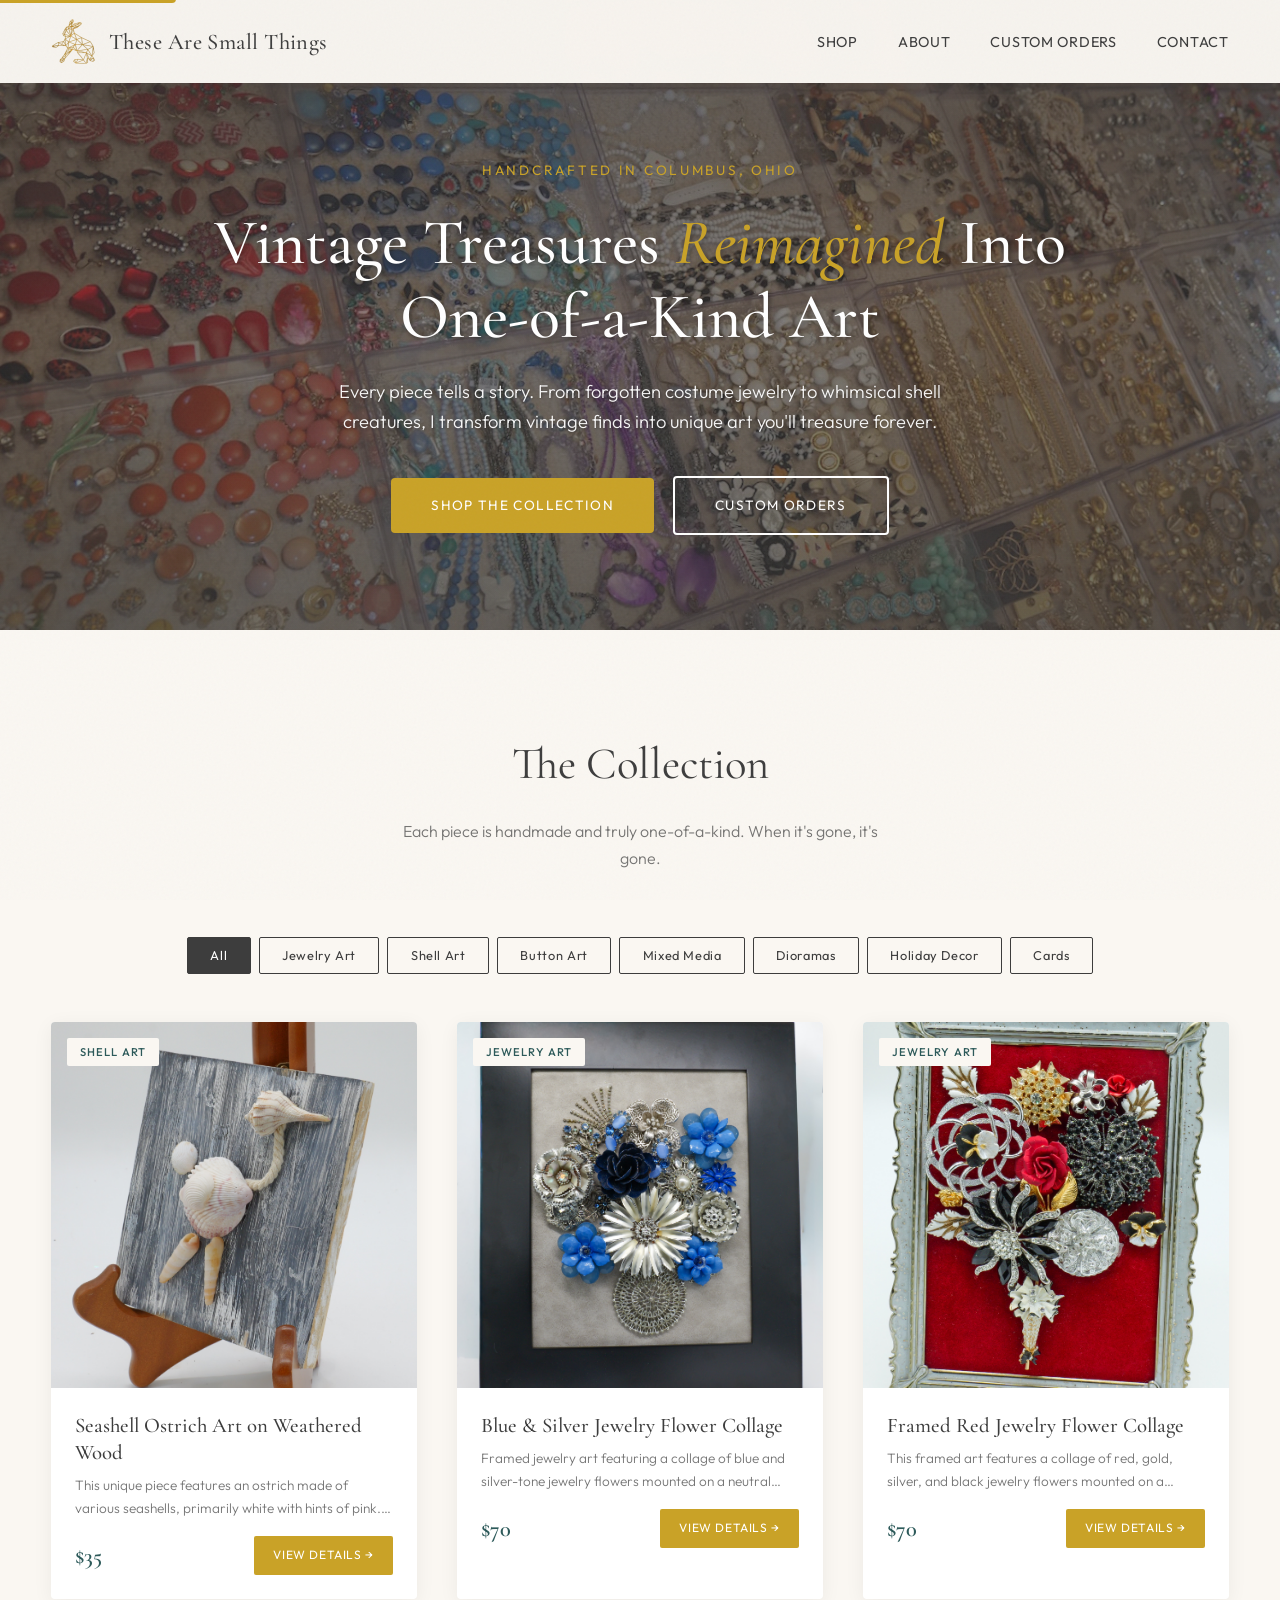
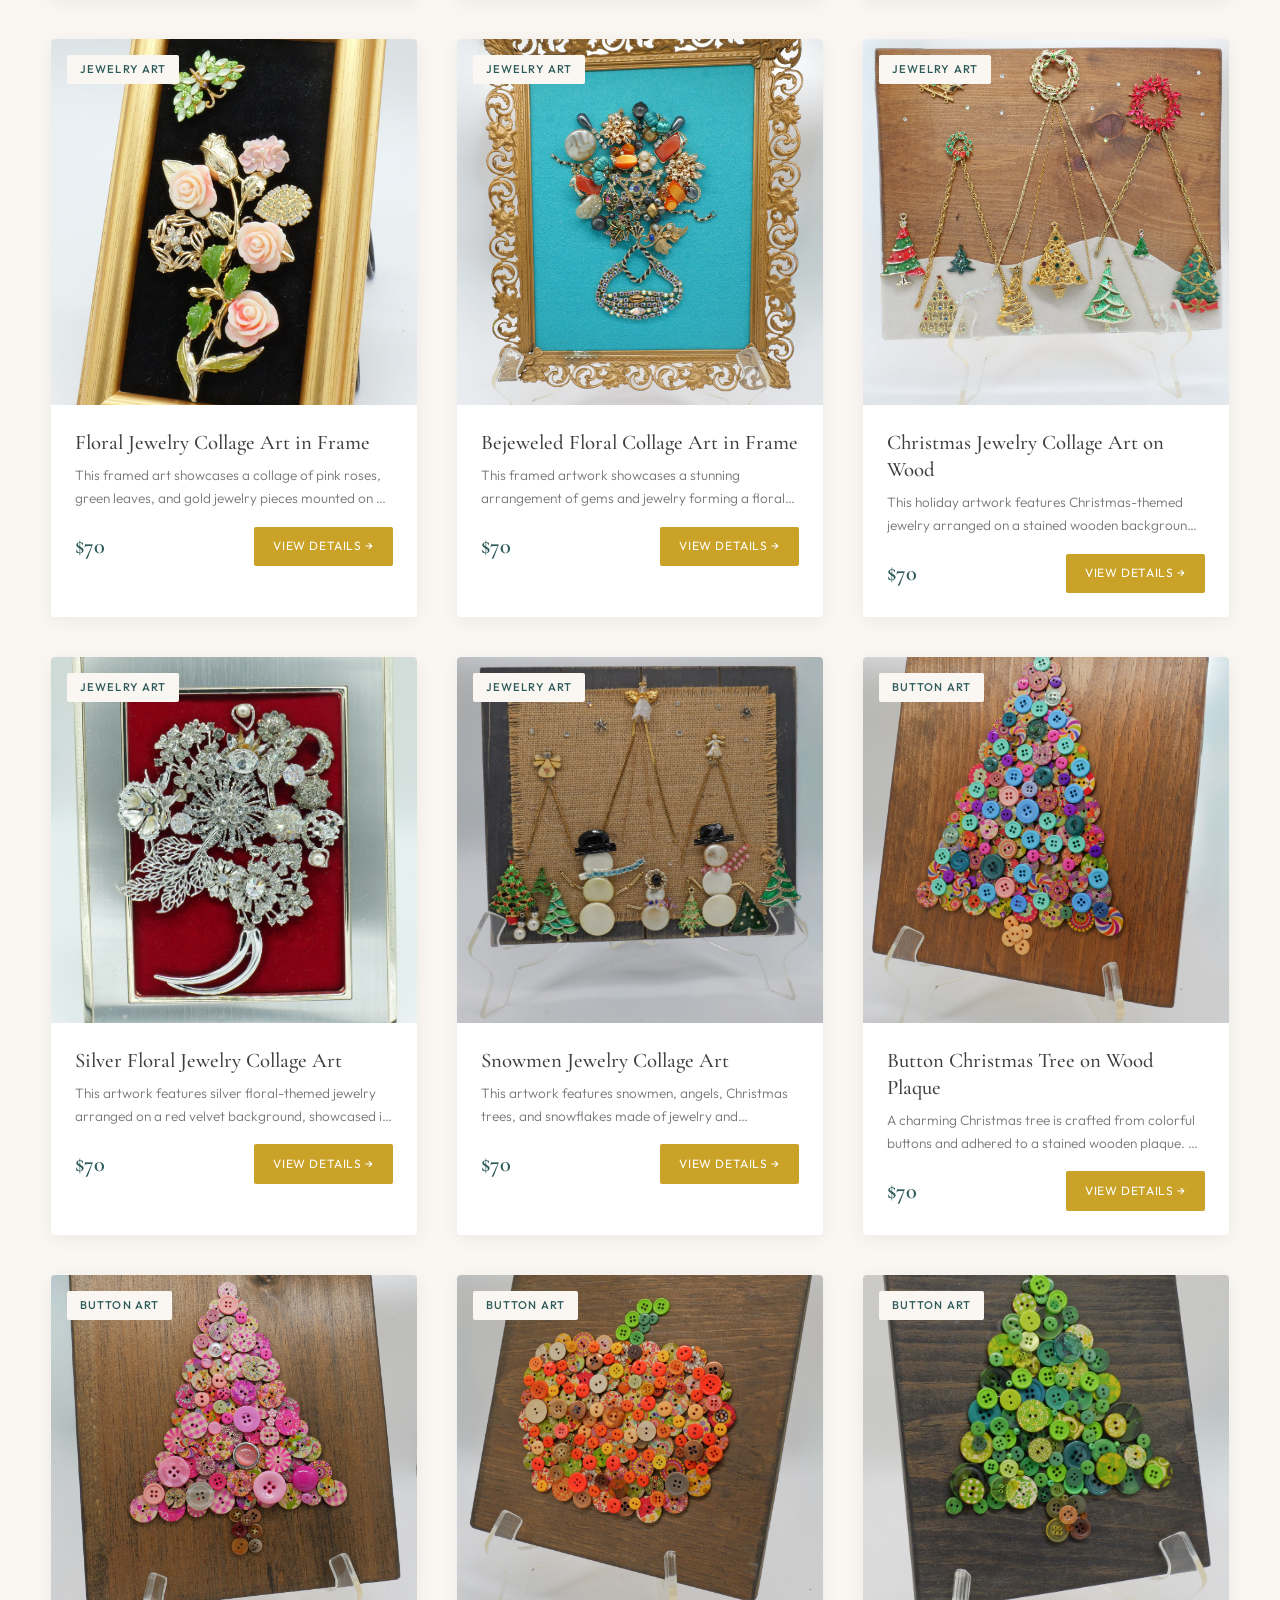
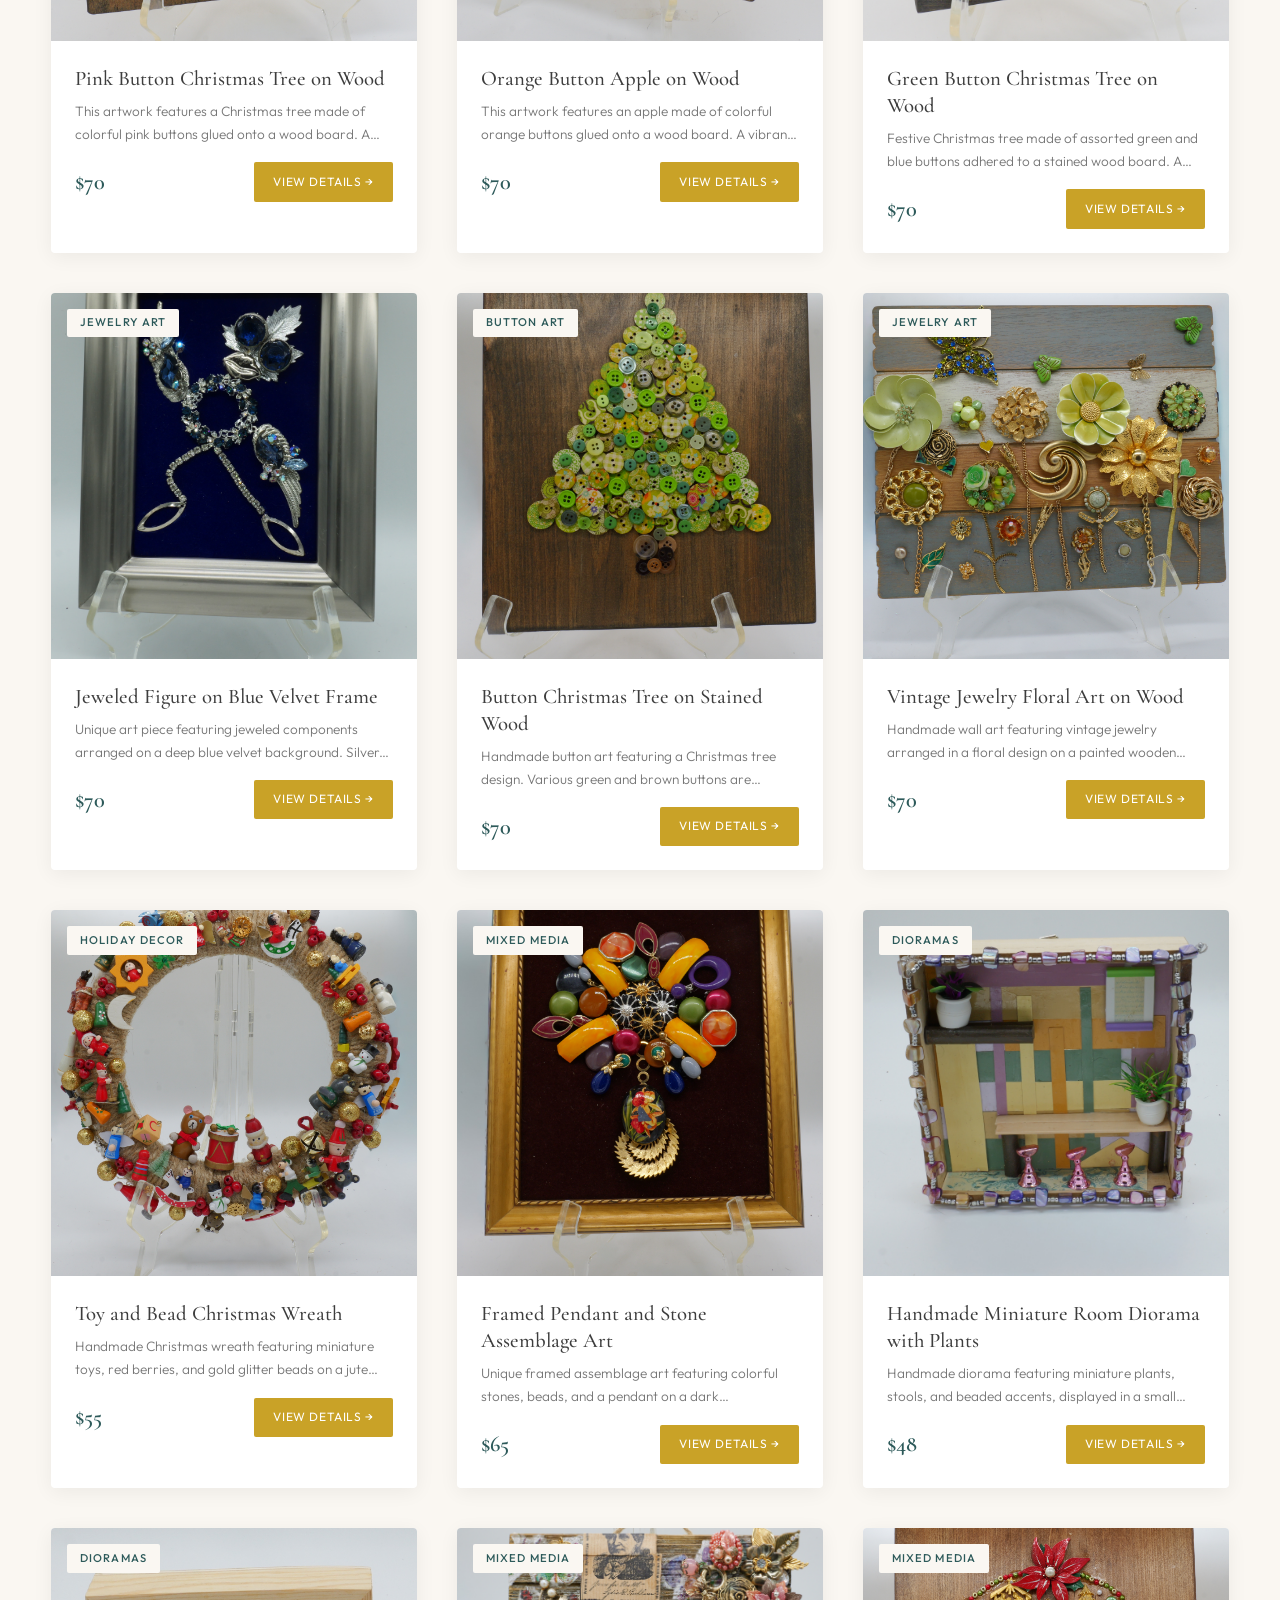
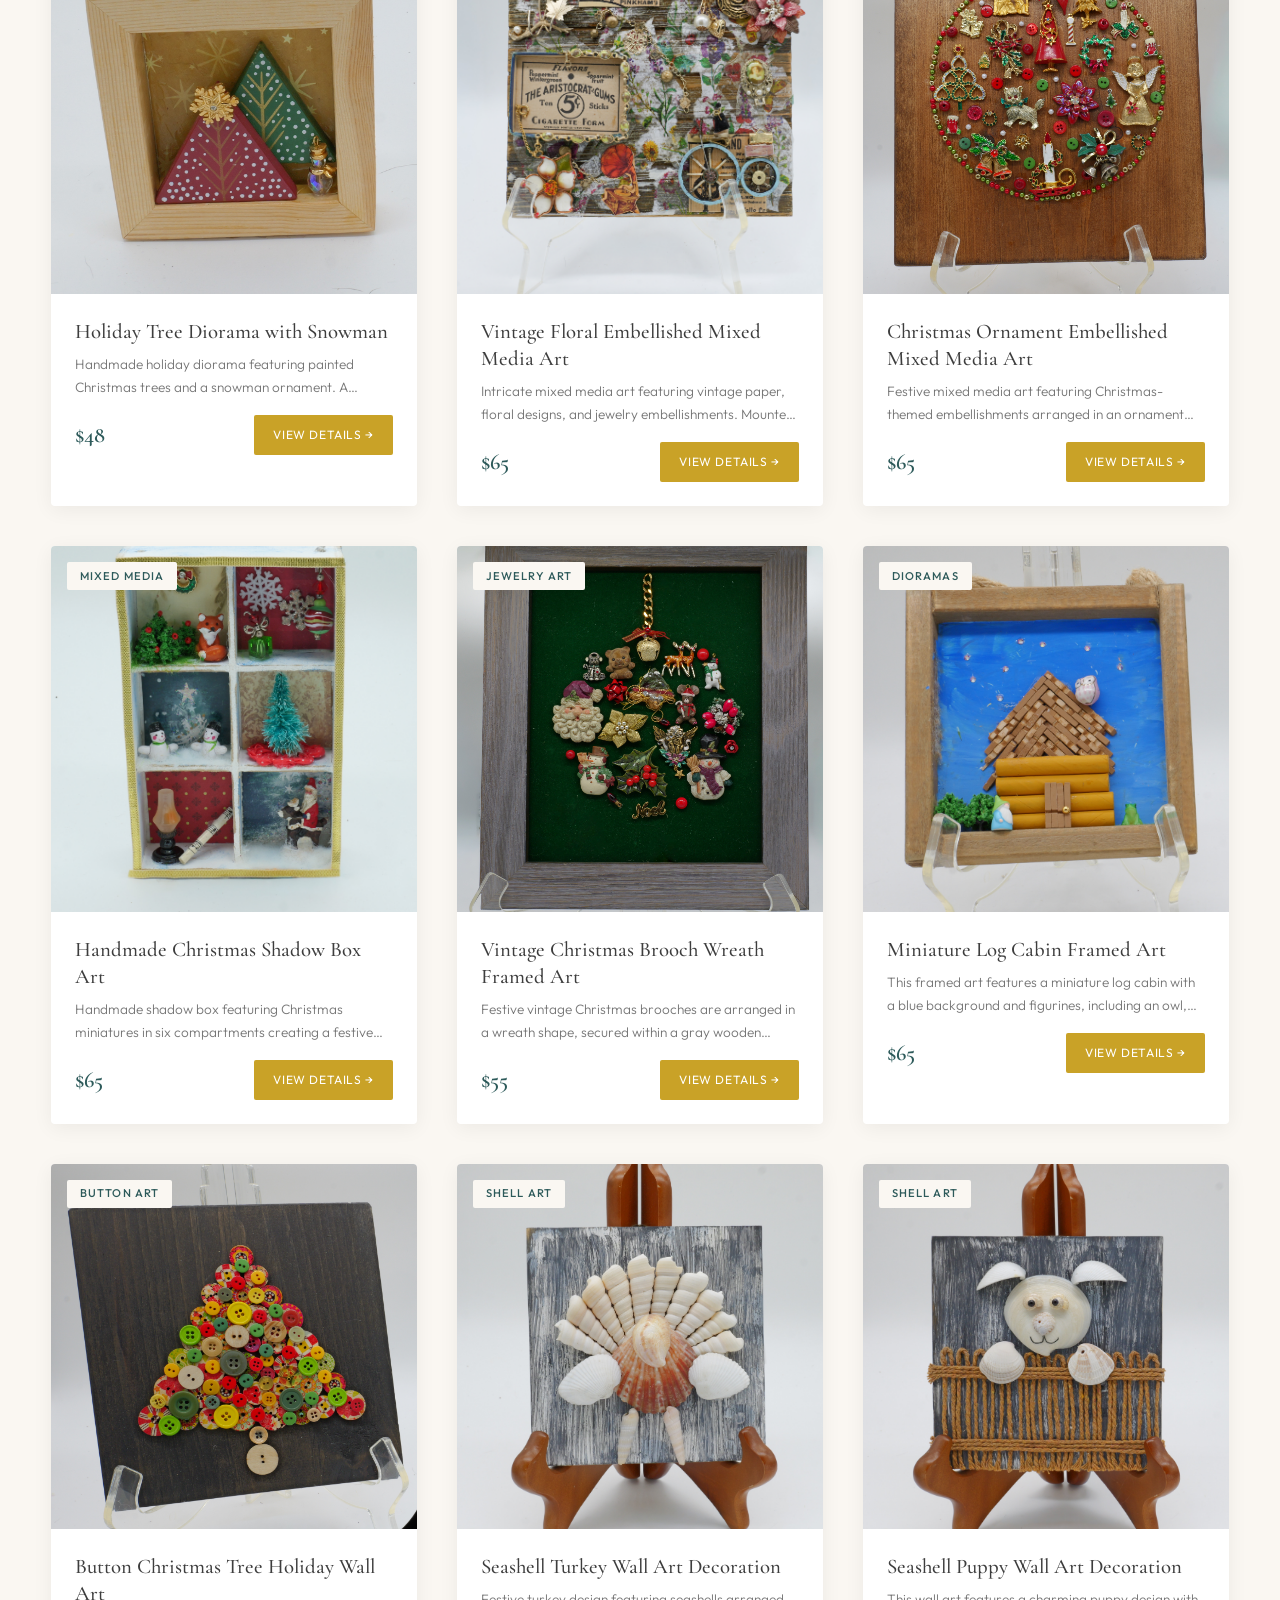
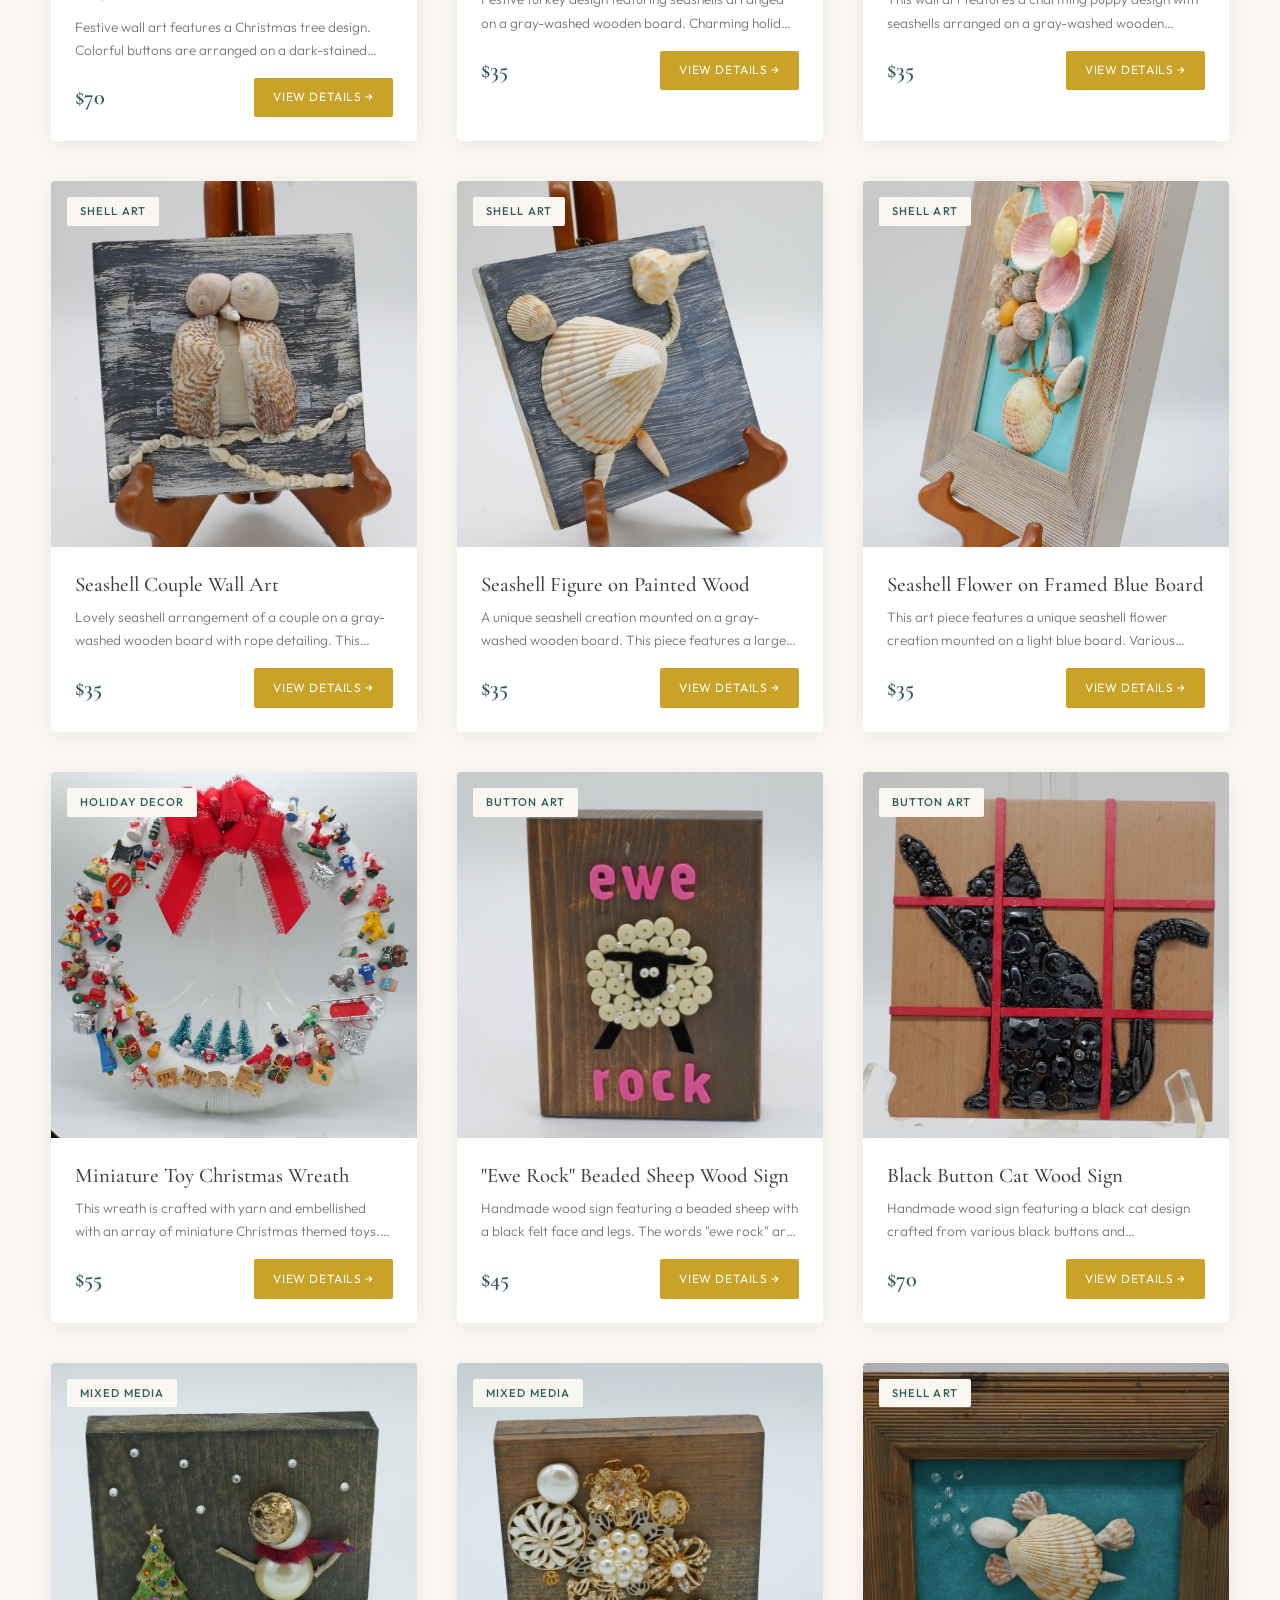
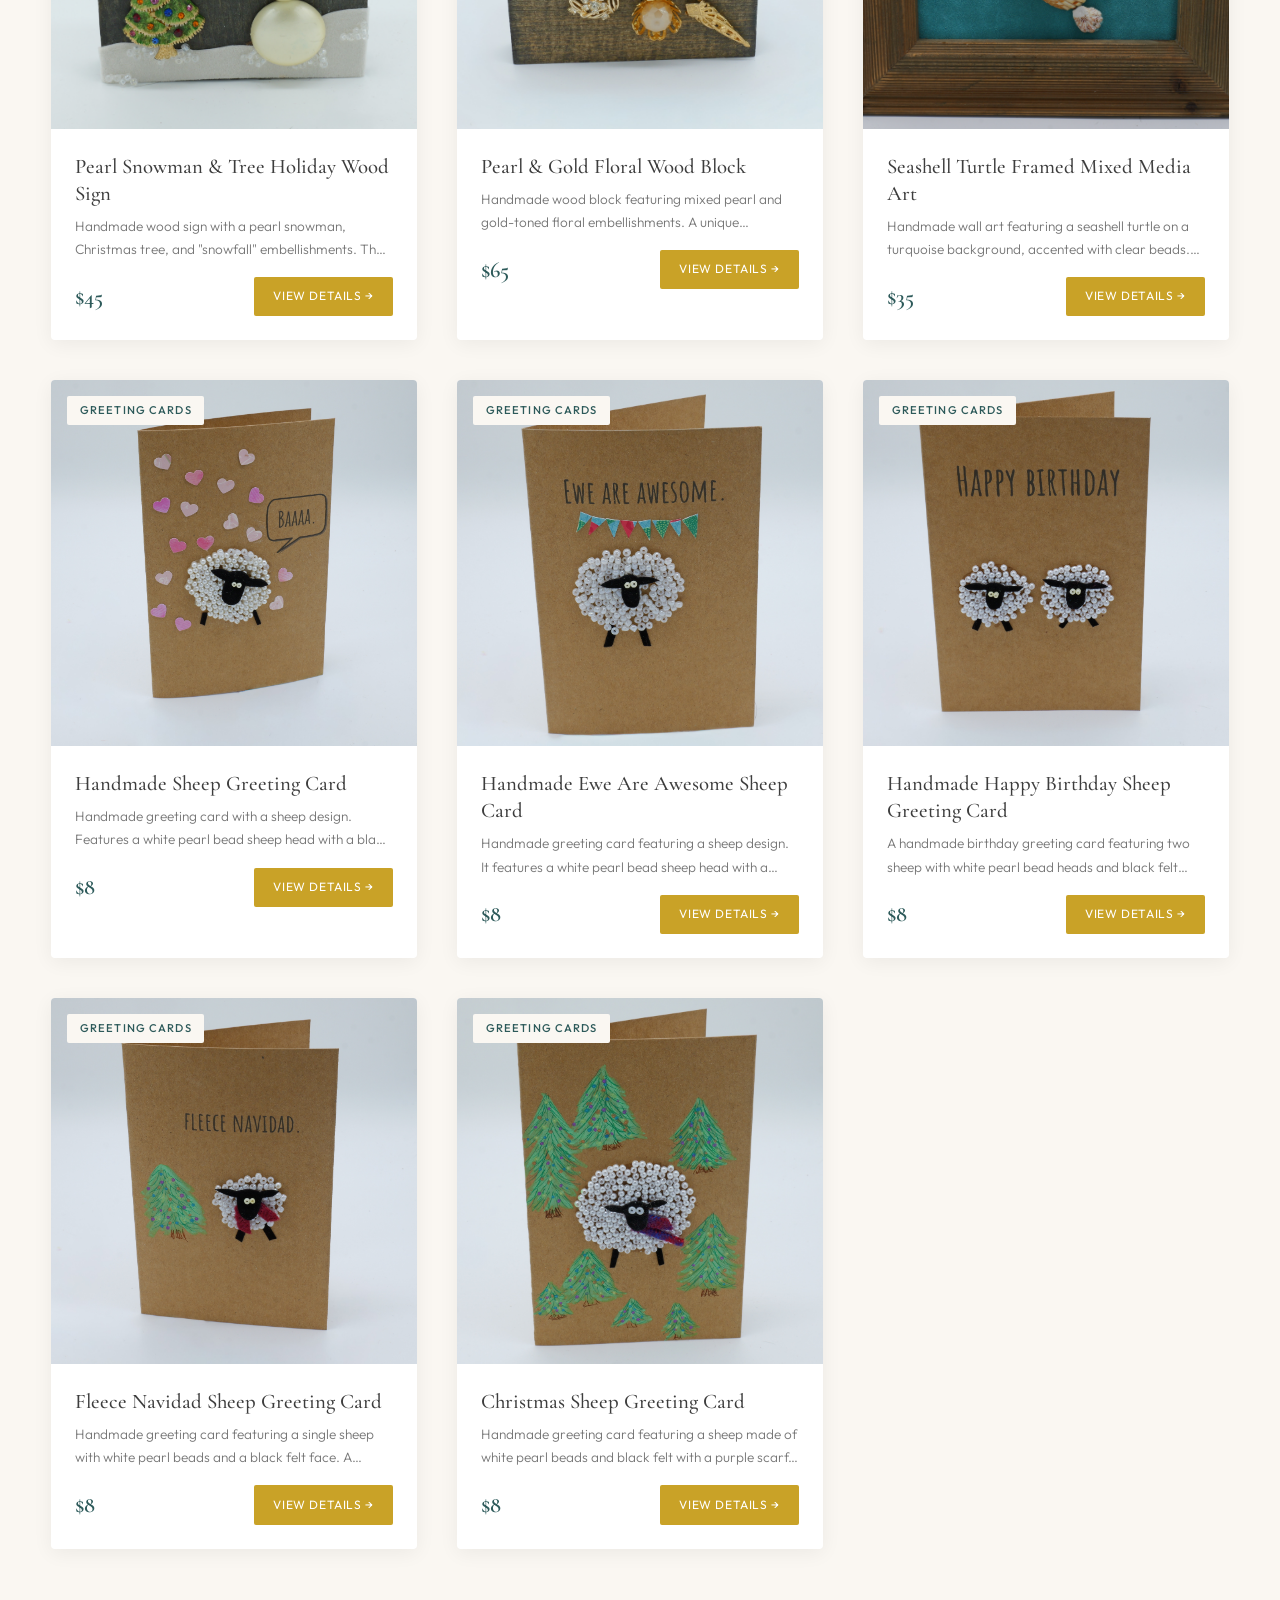
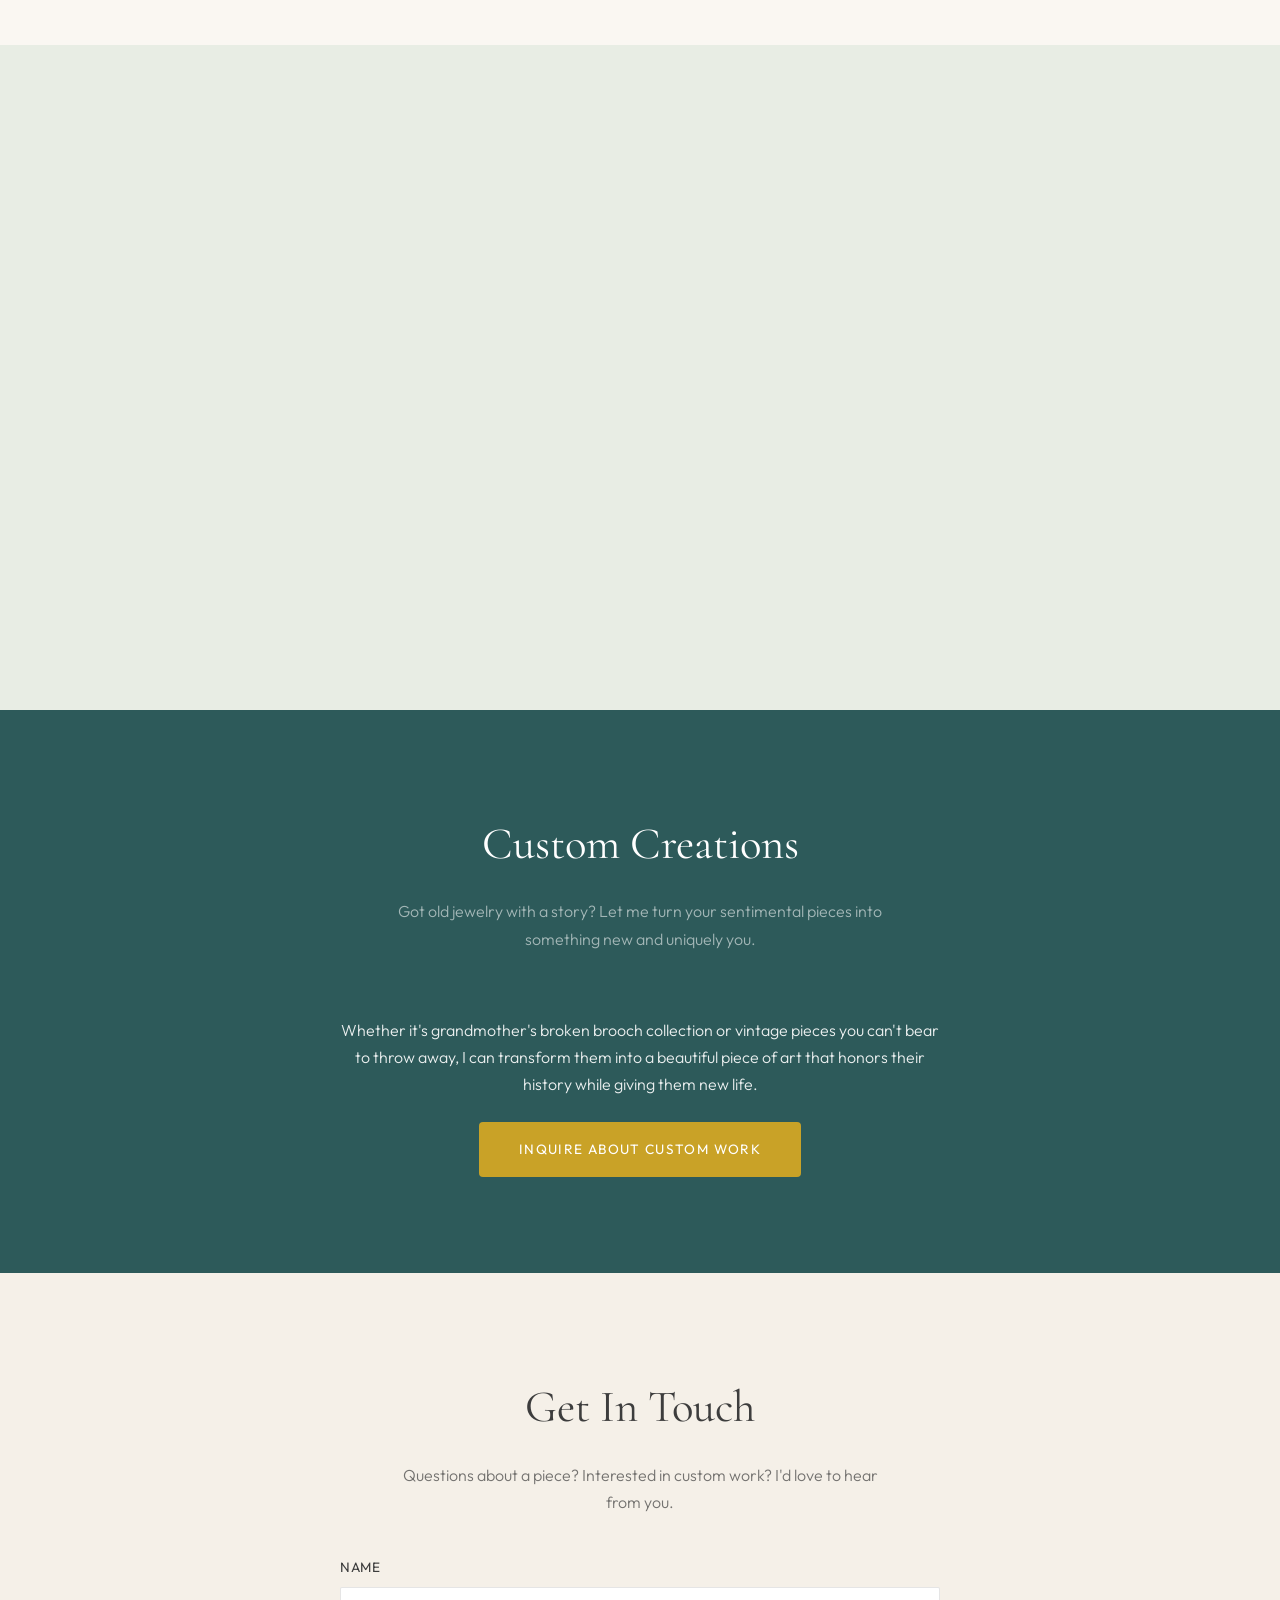
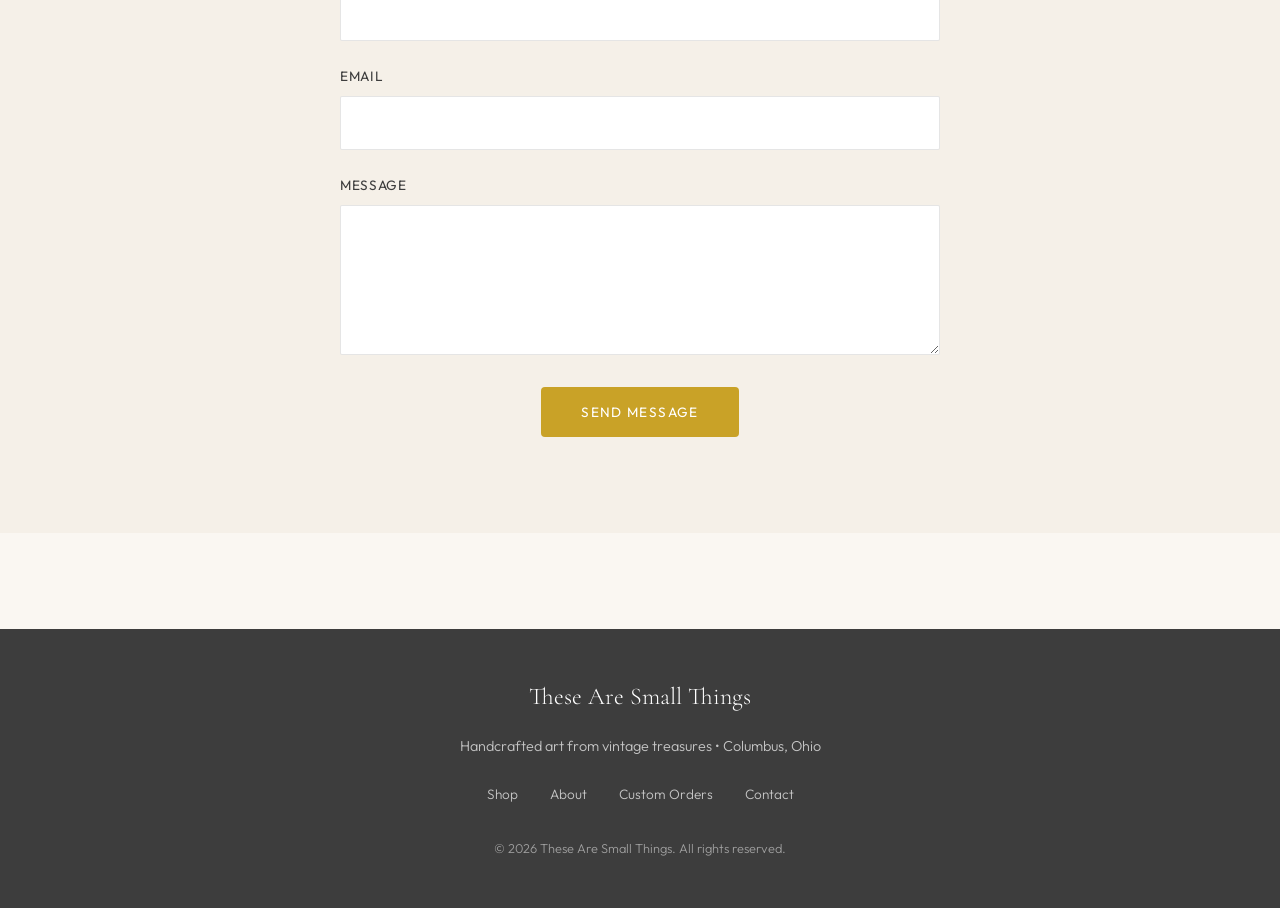
==== commit e96ed3b4: "Add Netlify Forms, clickable category tags, and PayPal Checkout integration This update includes sev" ====
--- a/index.html
+++ b/index.html
@@ -840,7 +840,12 @@
             <h2 class="section-title">Get In Touch</h2>
             <p class="section-subtitle">Questions about a piece? Interested in custom work? I'd love to hear from you.</p>
             
-            <form class="contact-form" action="https://formspree.io/f/YOUR_FORM_ID" method="POST">
+            <form class="contact-form" name="contact" method="POST" data-netlify="true" netlify-honeypot="bot-field">
+                <input type="hidden" name="form-name" value="contact">
+                <!-- Honeypot field for spam protection -->
+                <p style="display: none;">
+                    <label>Don't fill this out if you're human: <input name="bot-field" /></label>
+                </p>
                 <div class="form-group">
                     <label for="name">Name</label>
                     <input type="text" id="name" name="name" required>
@@ -955,6 +960,28 @@
                     }
                 });
             });
+
+            // Check for filter parameter in URL and activate appropriate filter
+            checkURLFilter();
+        }
+
+        function checkURLFilter() {
+            const hash = window.location.hash;
+            if (hash.includes('?filter=')) {
+                const filterParam = hash.split('?filter=')[1];
+                const filterBtn = document.querySelector(`[data-category="${filterParam}"]`);
+                if (filterBtn) {
+                    // Scroll to shop section first
+                    setTimeout(() => {
+                        const shopSection = document.getElementById('shop');
+                        if (shopSection) {
+                            shopSection.scrollIntoView({ behavior: 'smooth' });
+                        }
+                        // Trigger filter click
+                        filterBtn.click();
+                    }, 100);
+                }
+            }
         }
         
         const nav = document.querySelector('nav');
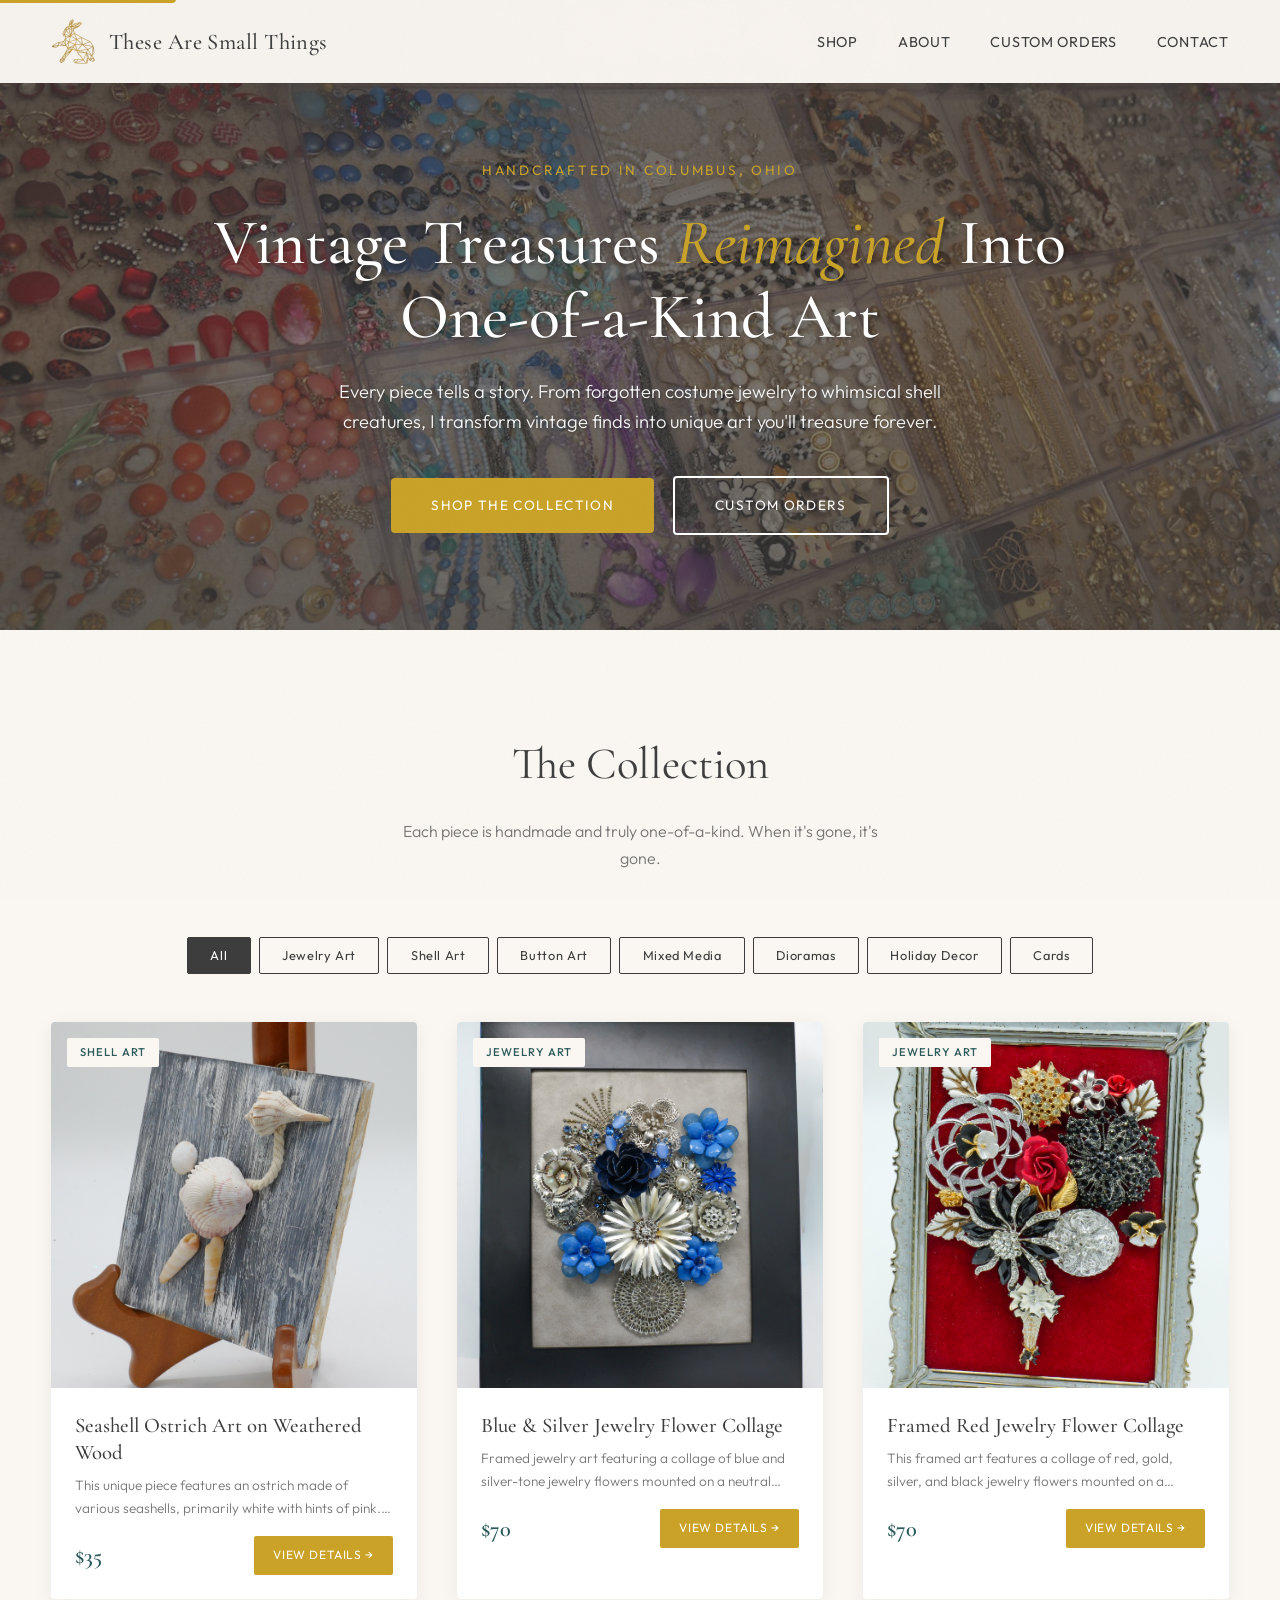
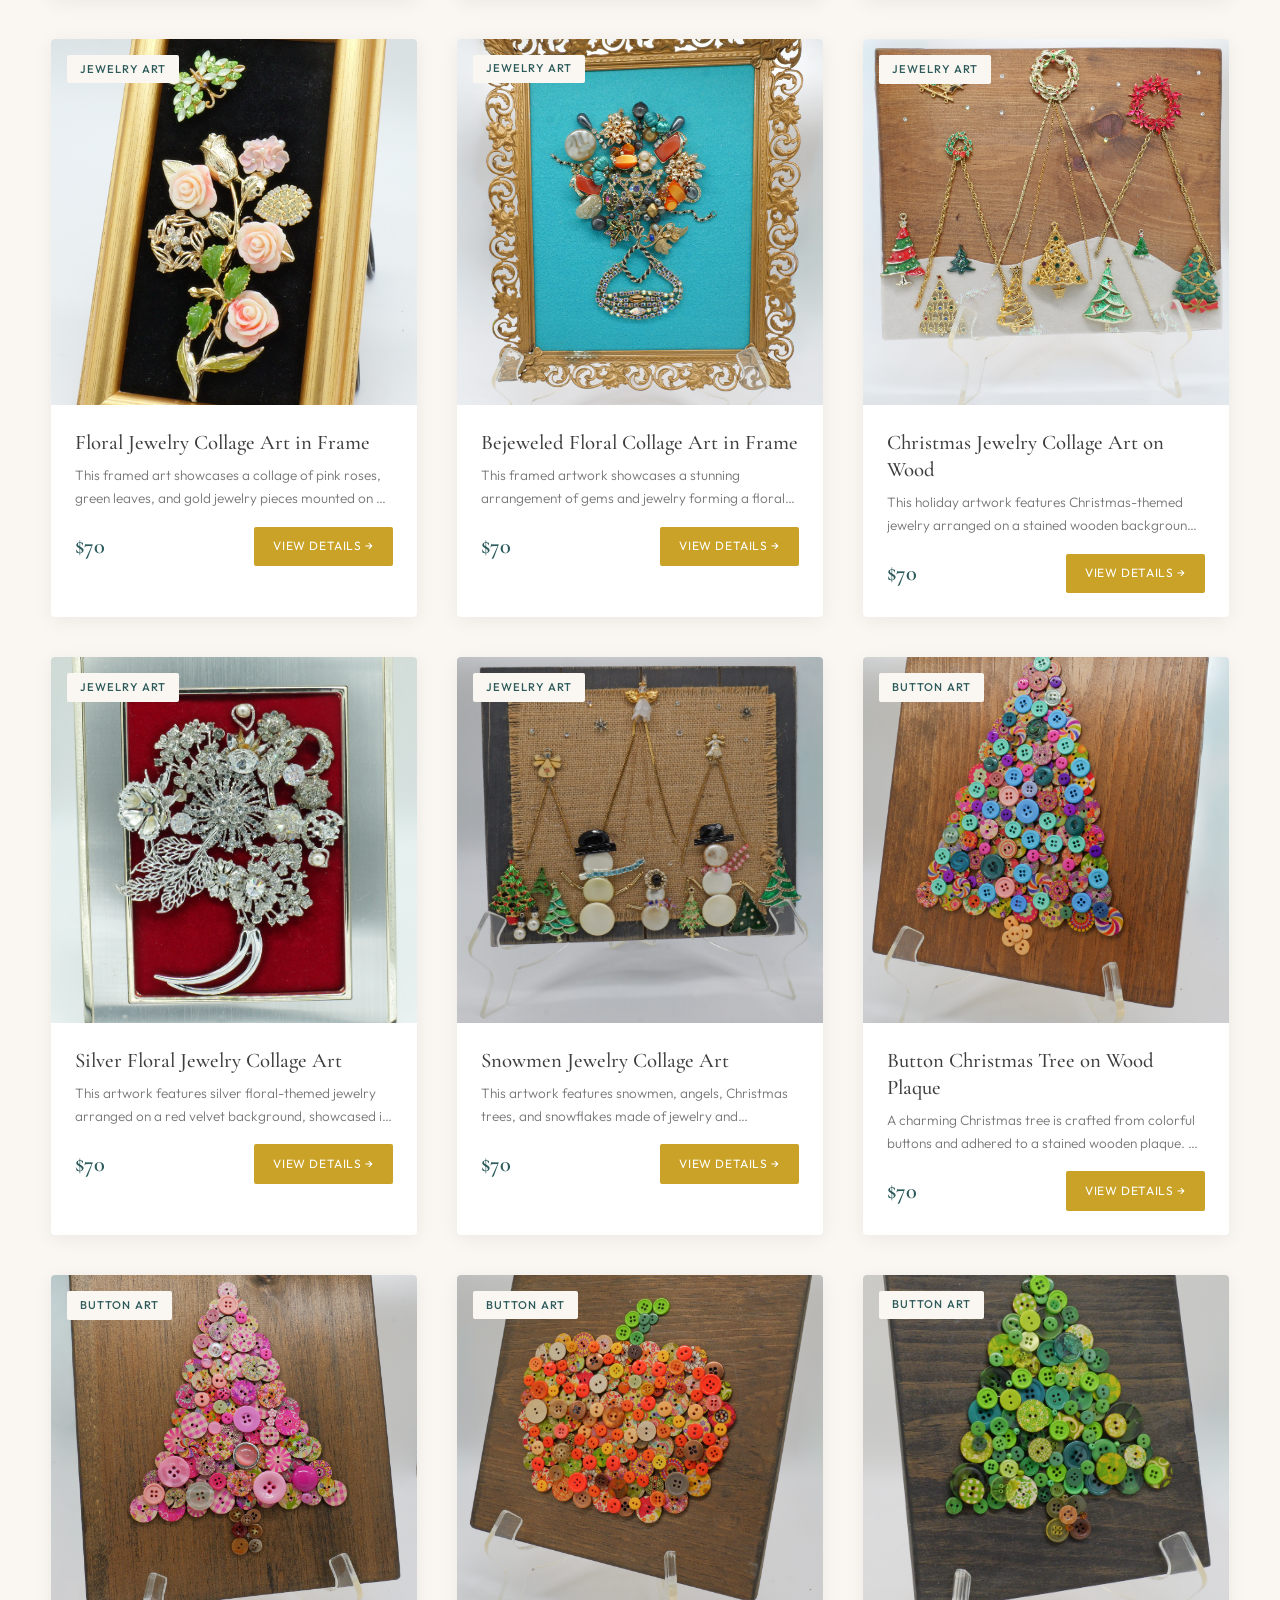
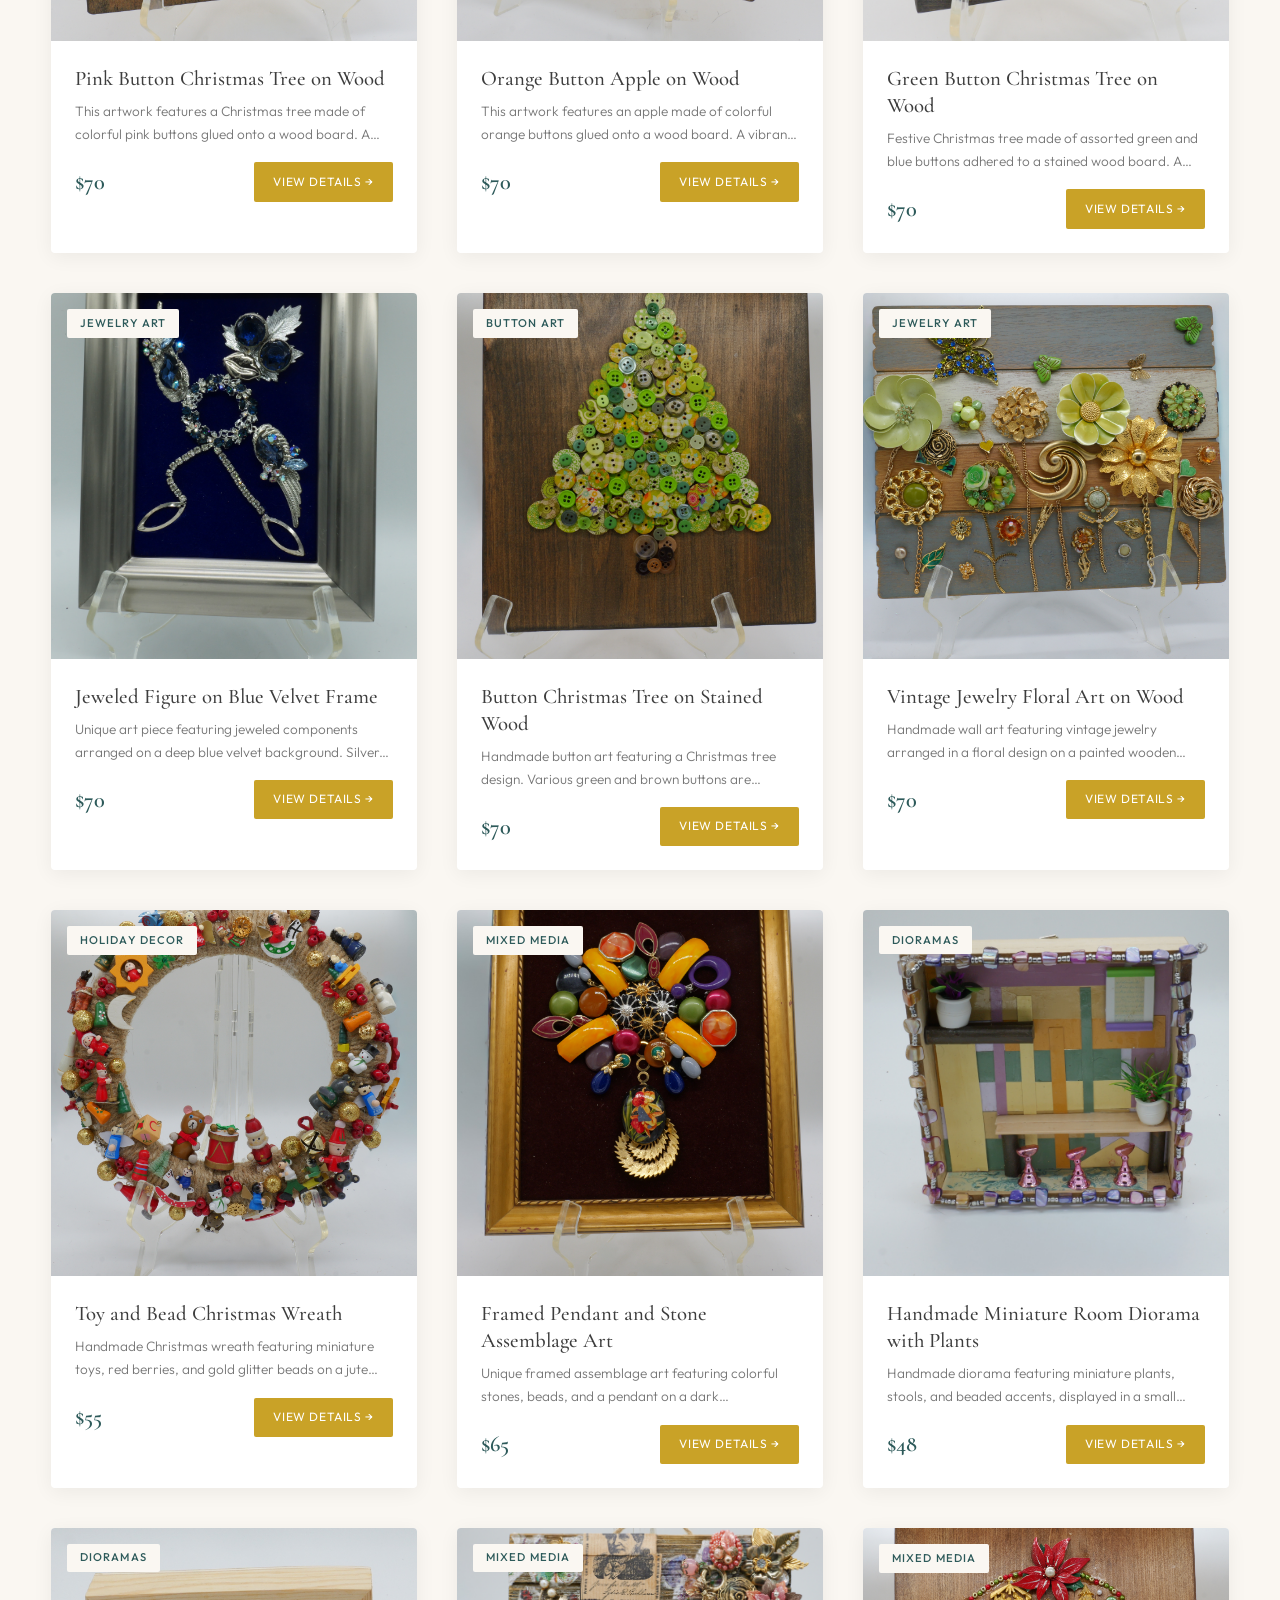
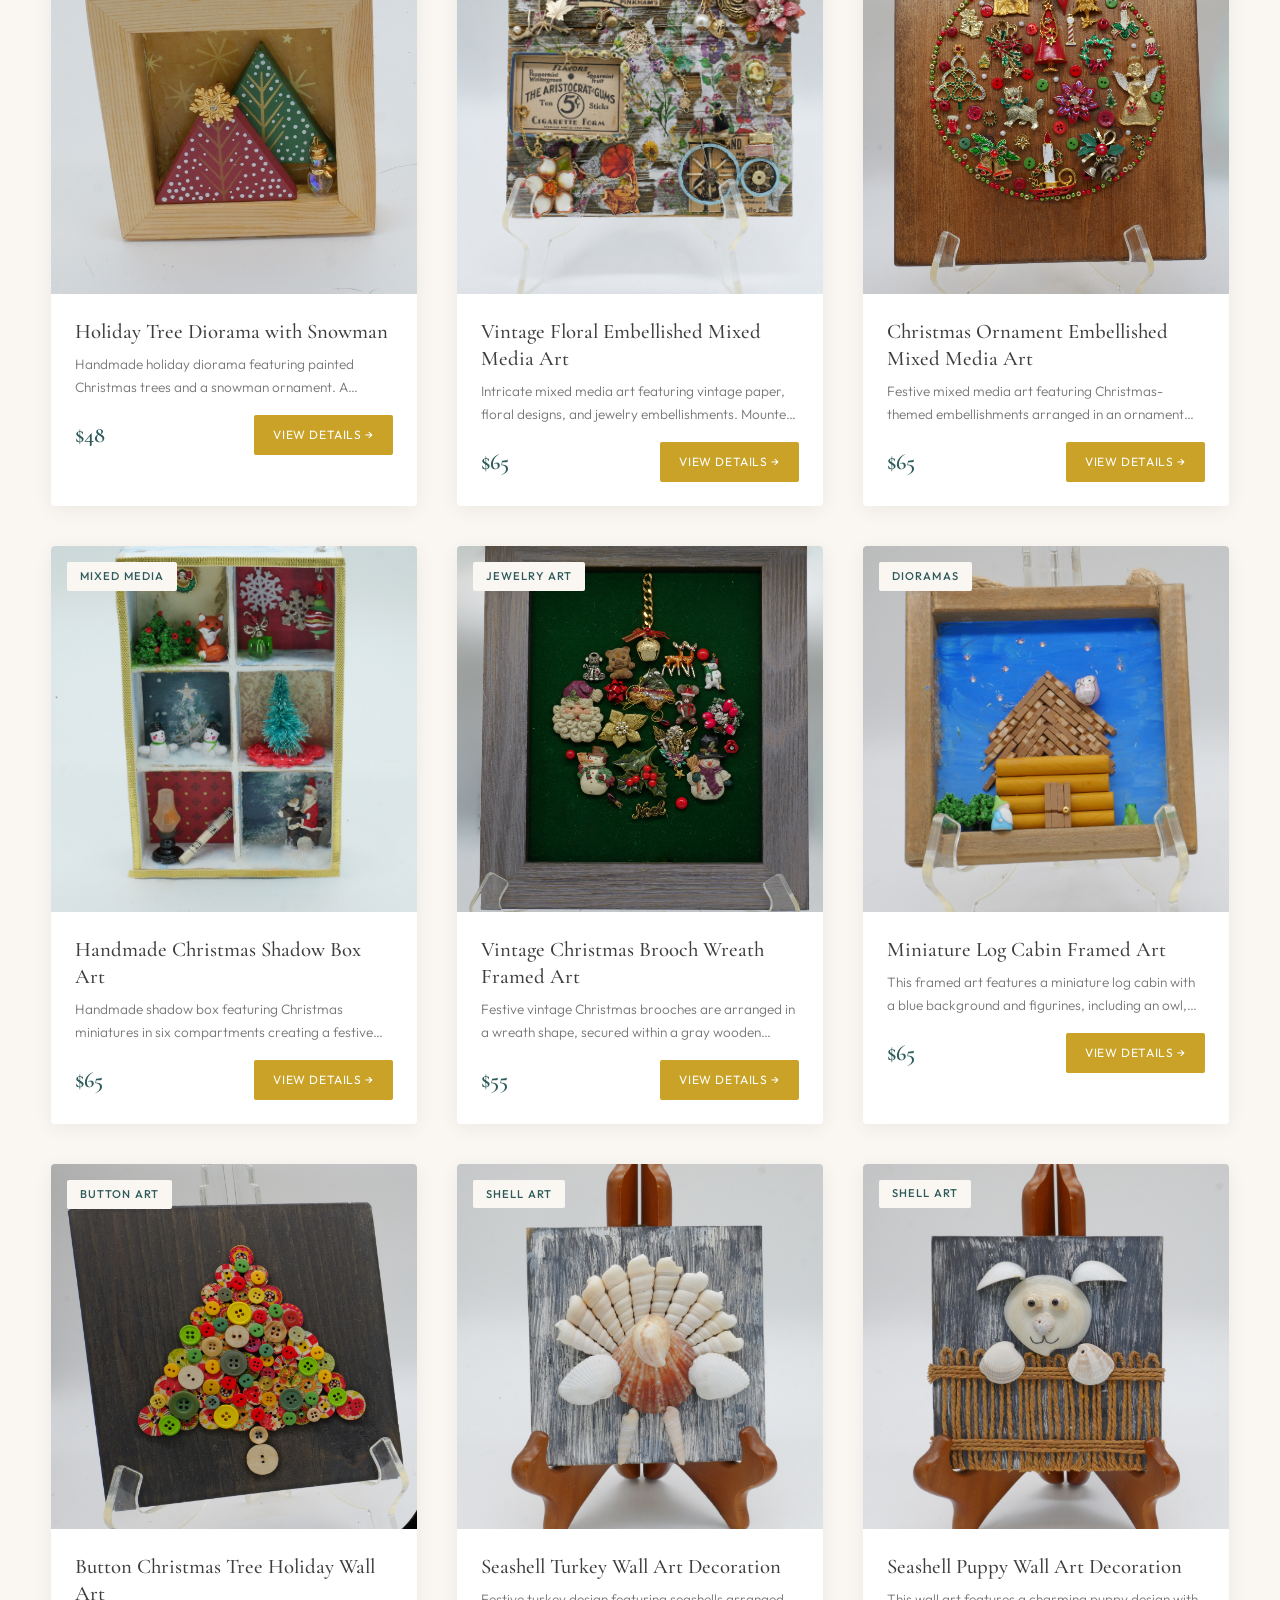
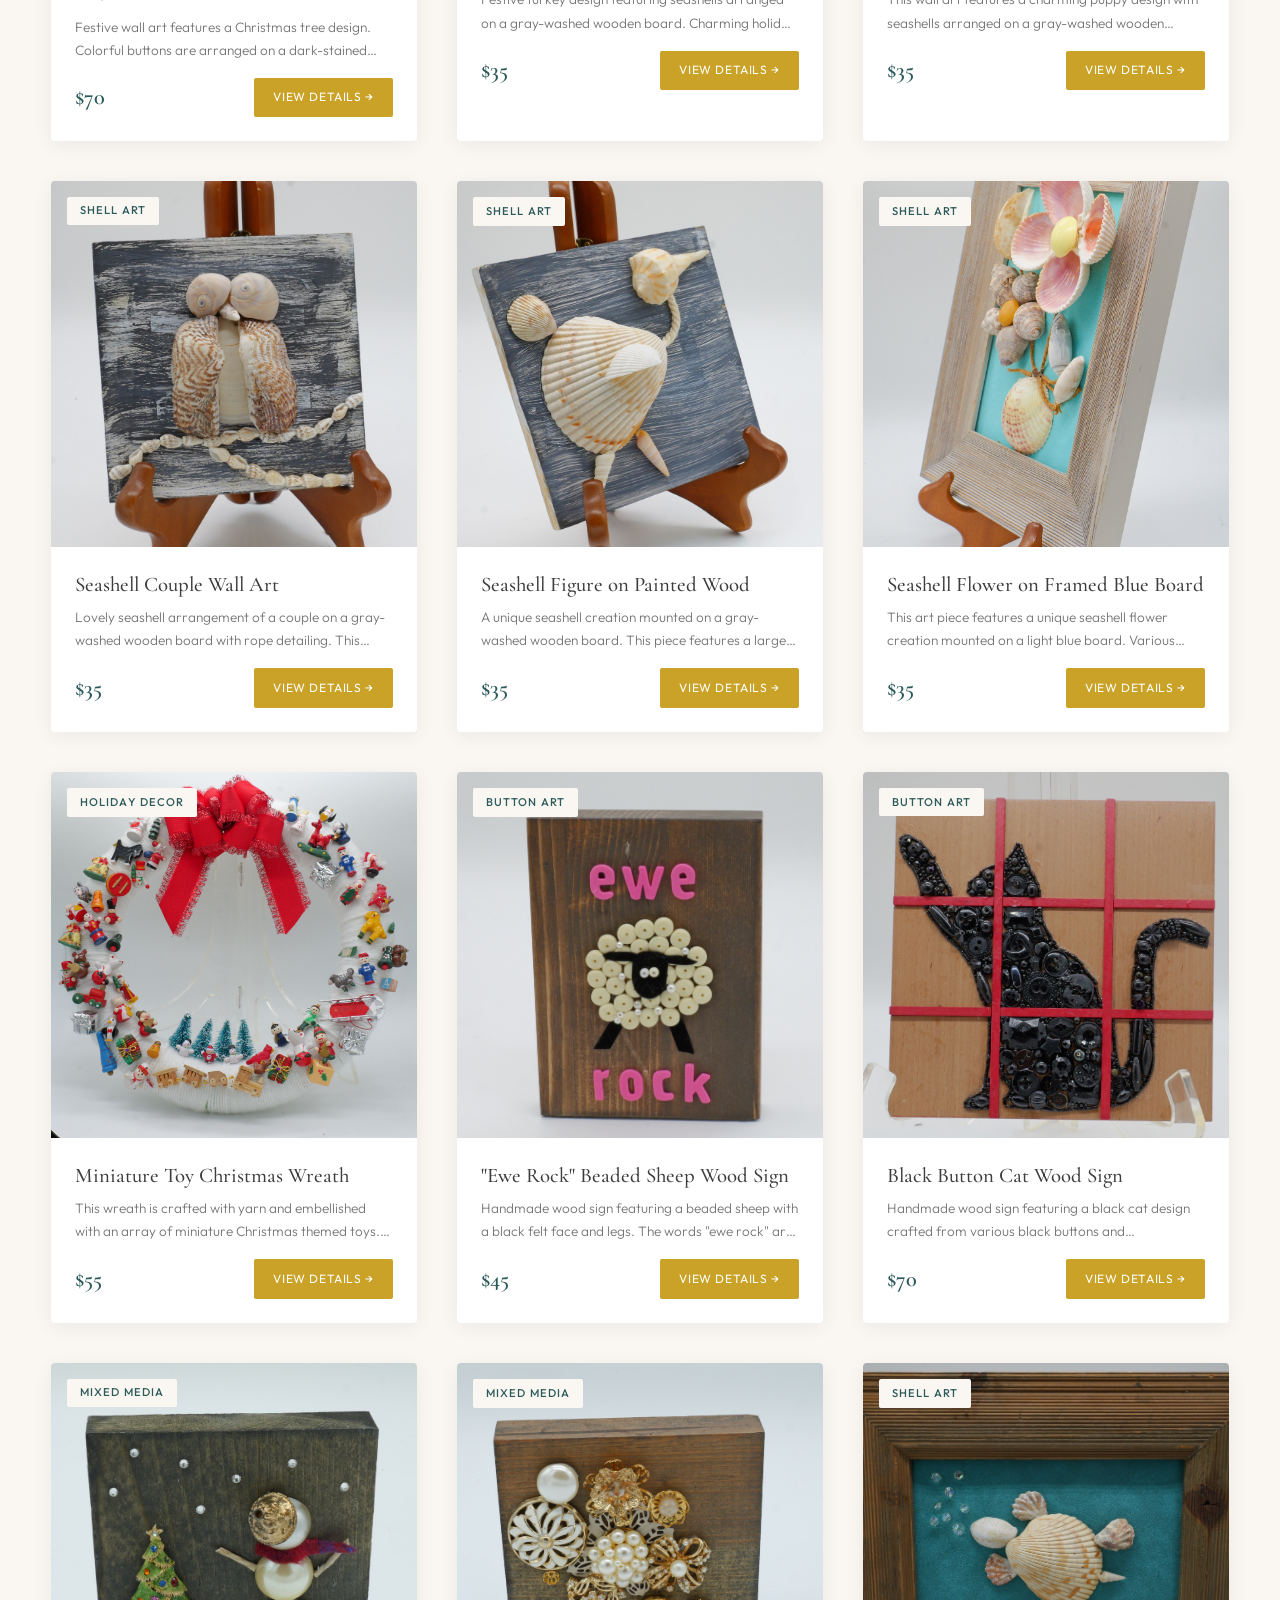
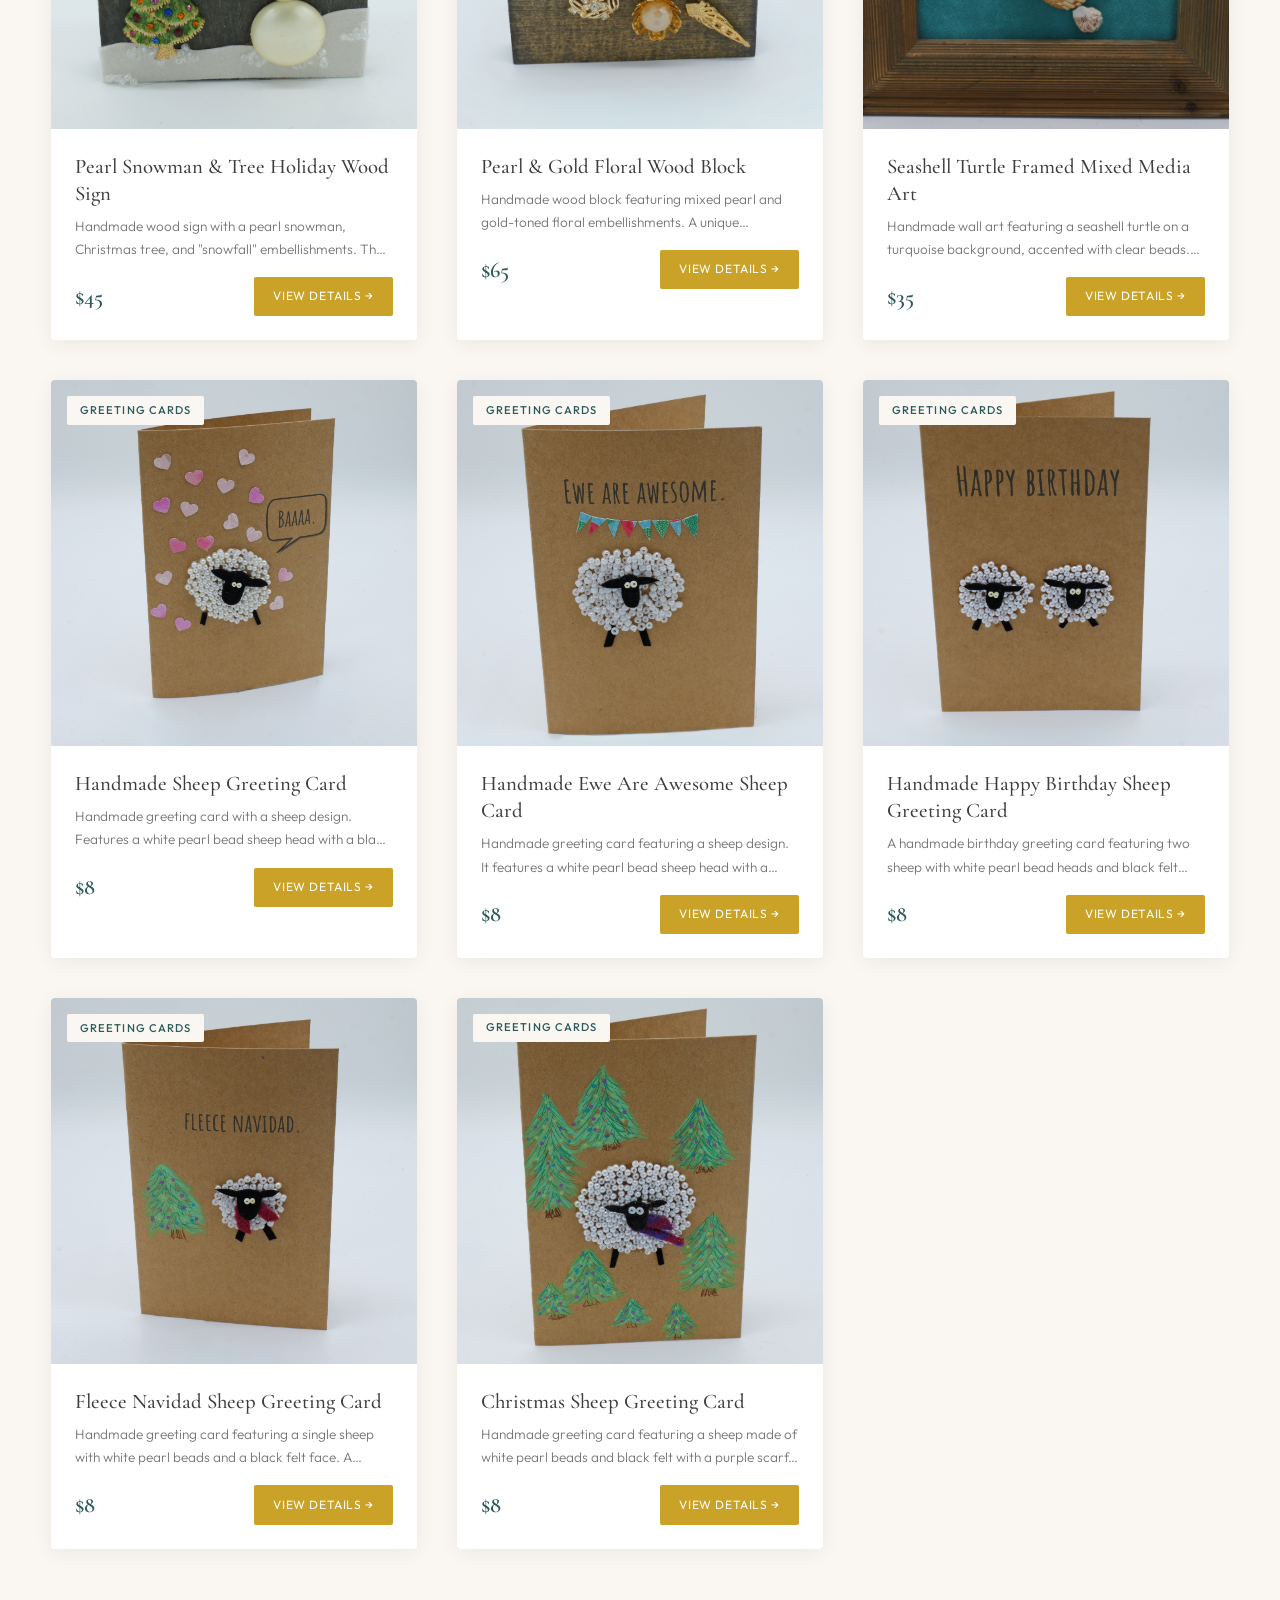
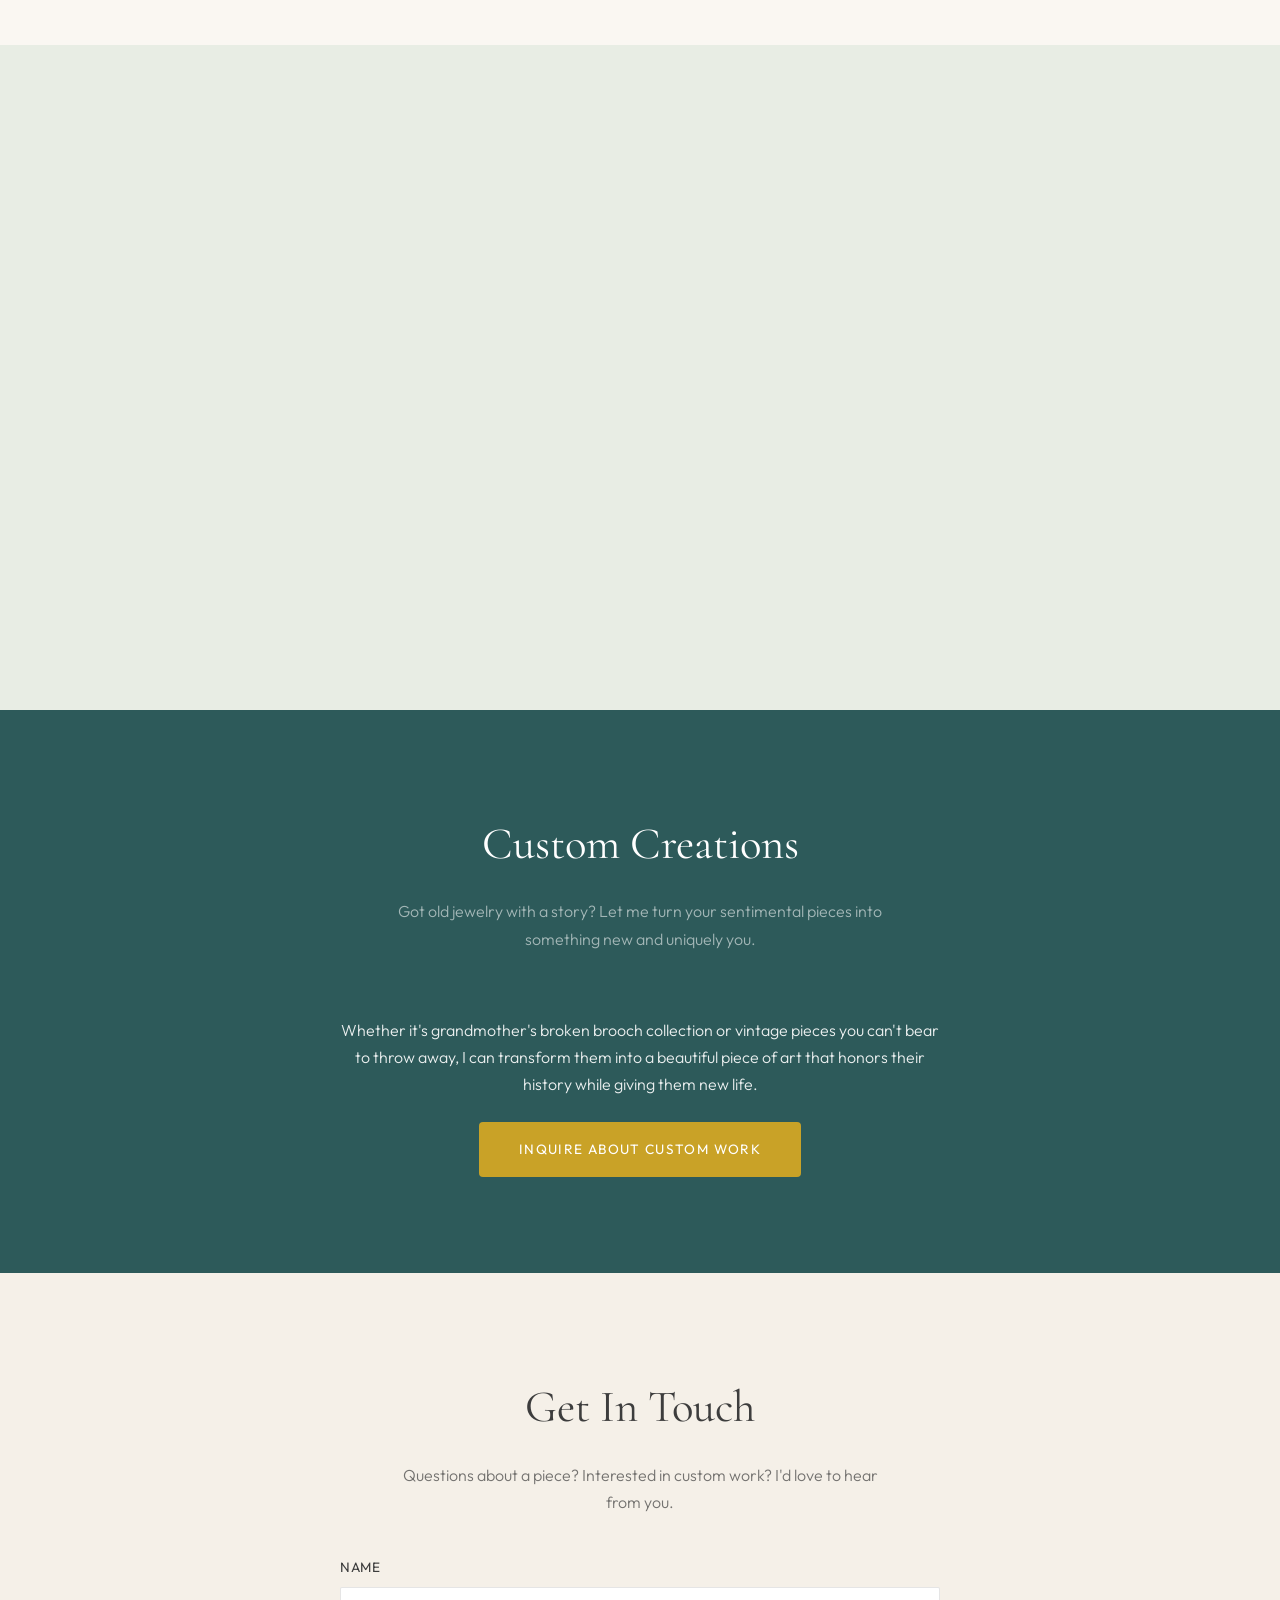
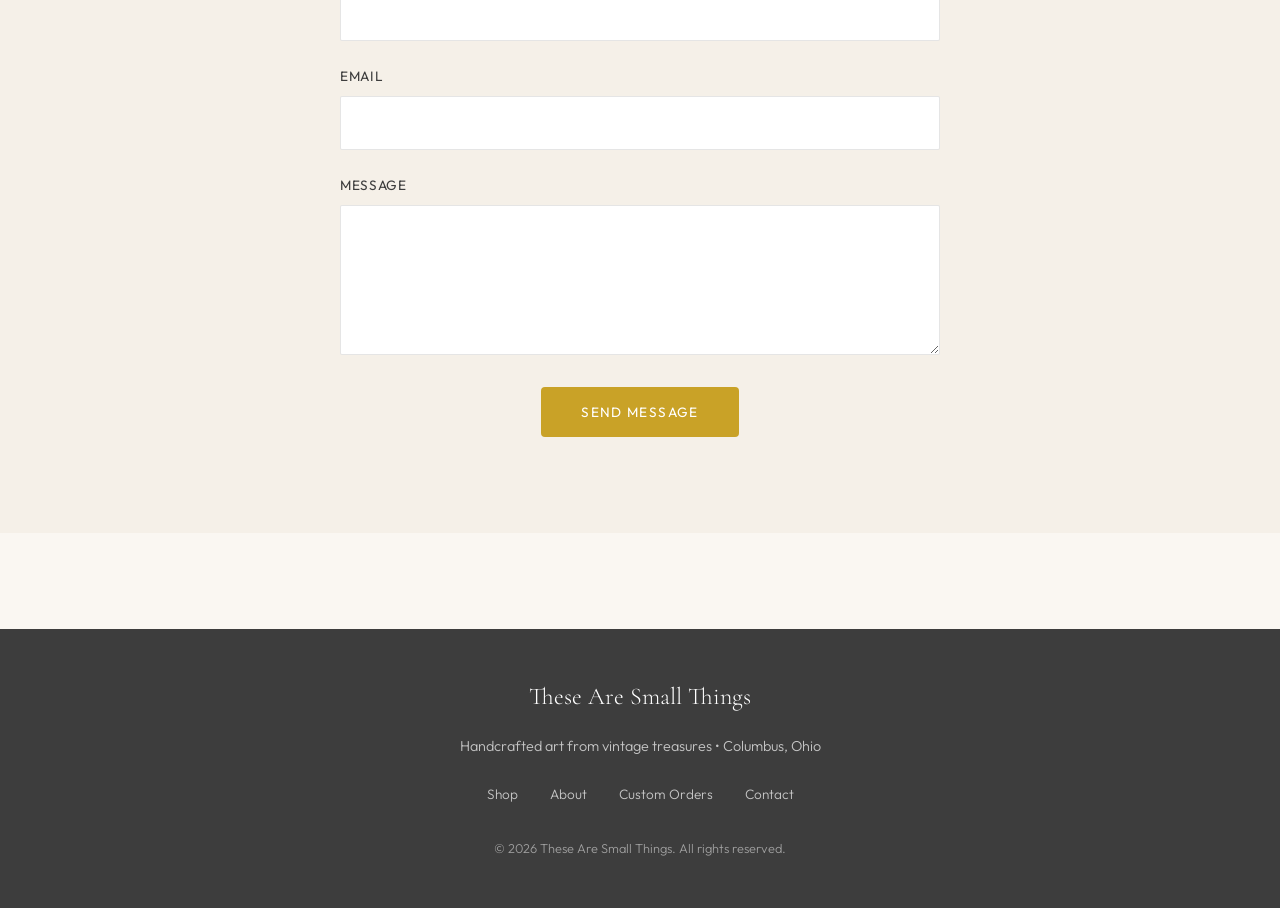
==== commit 5bc5b7be: "Fix Netlify Forms 404 error with AJAX submission Updated contact form to use AJAX submission to prev" ====
--- a/index.html
+++ b/index.html
@@ -840,7 +840,8 @@
             <h2 class="section-title">Get In Touch</h2>
             <p class="section-subtitle">Questions about a piece? Interested in custom work? I'd love to hear from you.</p>
             
-            <form class="contact-form" name="contact" method="POST" data-netlify="true" netlify-honeypot="bot-field">
+            <div id="form-messages"></div>
+            <form class="contact-form" id="contact-form" name="contact" method="POST" data-netlify="true" netlify-honeypot="bot-field" action="#">
                 <input type="hidden" name="form-name" value="contact">
                 <!-- Honeypot field for spam protection -->
                 <p style="display: none;">
@@ -1052,6 +1053,41 @@
                 }, 100);
             }
         });
+
+        // Handle contact form submission
+        const contactForm = document.getElementById('contact-form');
+        const formMessages = document.getElementById('form-messages');
+
+        if (contactForm) {
+            contactForm.addEventListener('submit', function(e) {
+                e.preventDefault();
+
+                // Get form data
+                const formData = new FormData(contactForm);
+
+                // Show loading state
+                formMessages.innerHTML = '<div class="form-feedback">Sending message...</div>';
+
+                // Submit to Netlify
+                fetch('/', {
+                    method: 'POST',
+                    headers: { 'Content-Type': 'application/x-www-form-urlencoded' },
+                    body: new URLSearchParams(formData).toString()
+                })
+                .then(response => {
+                    if (response.ok) {
+                        formMessages.innerHTML = '<div class="form-feedback success">Thank you for your message! We\'ll get back to you soon.</div>';
+                        contactForm.reset();
+                    } else {
+                        throw new Error('Form submission failed');
+                    }
+                })
+                .catch(error => {
+                    console.error('Form submission error:', error);
+                    formMessages.innerHTML = '<div class="form-feedback error">Oops! Something went wrong. Please try again or email us directly.</div>';
+                });
+            });
+        }
     </script>
 </body>
 </html>
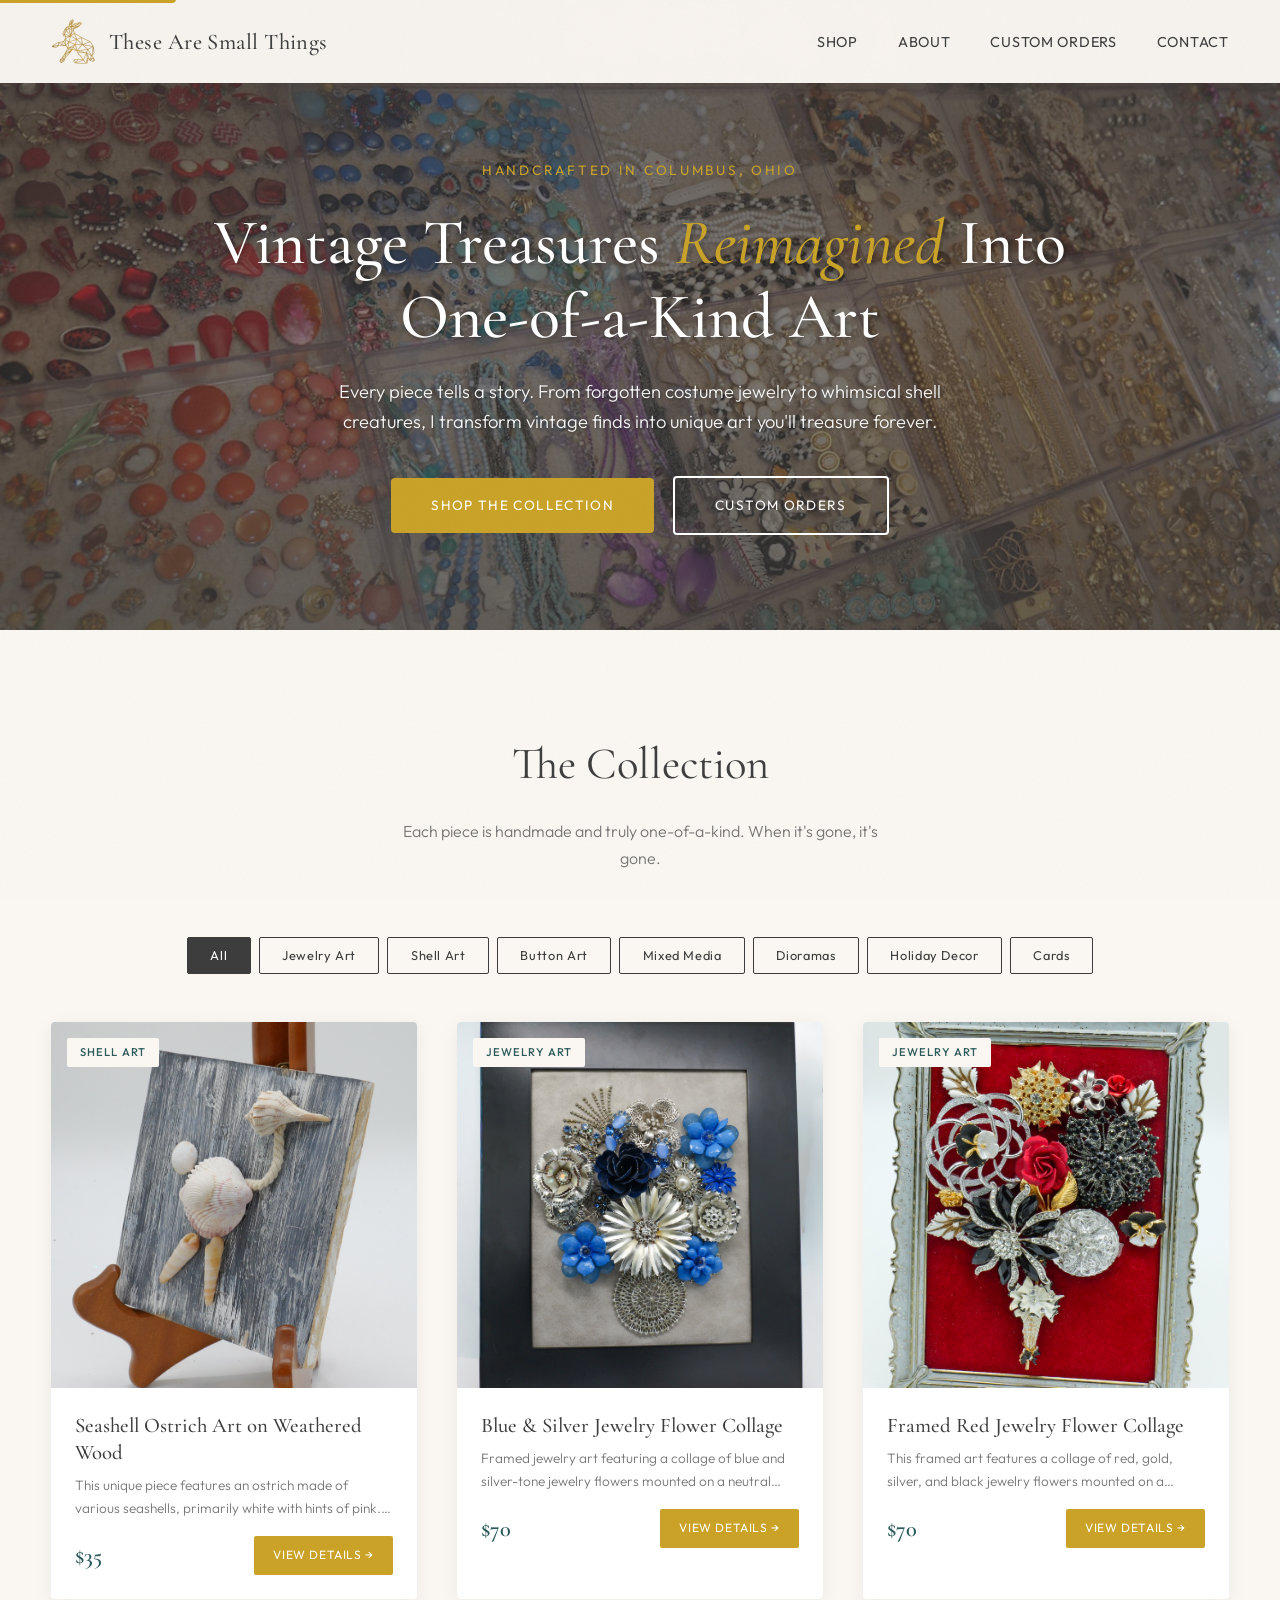
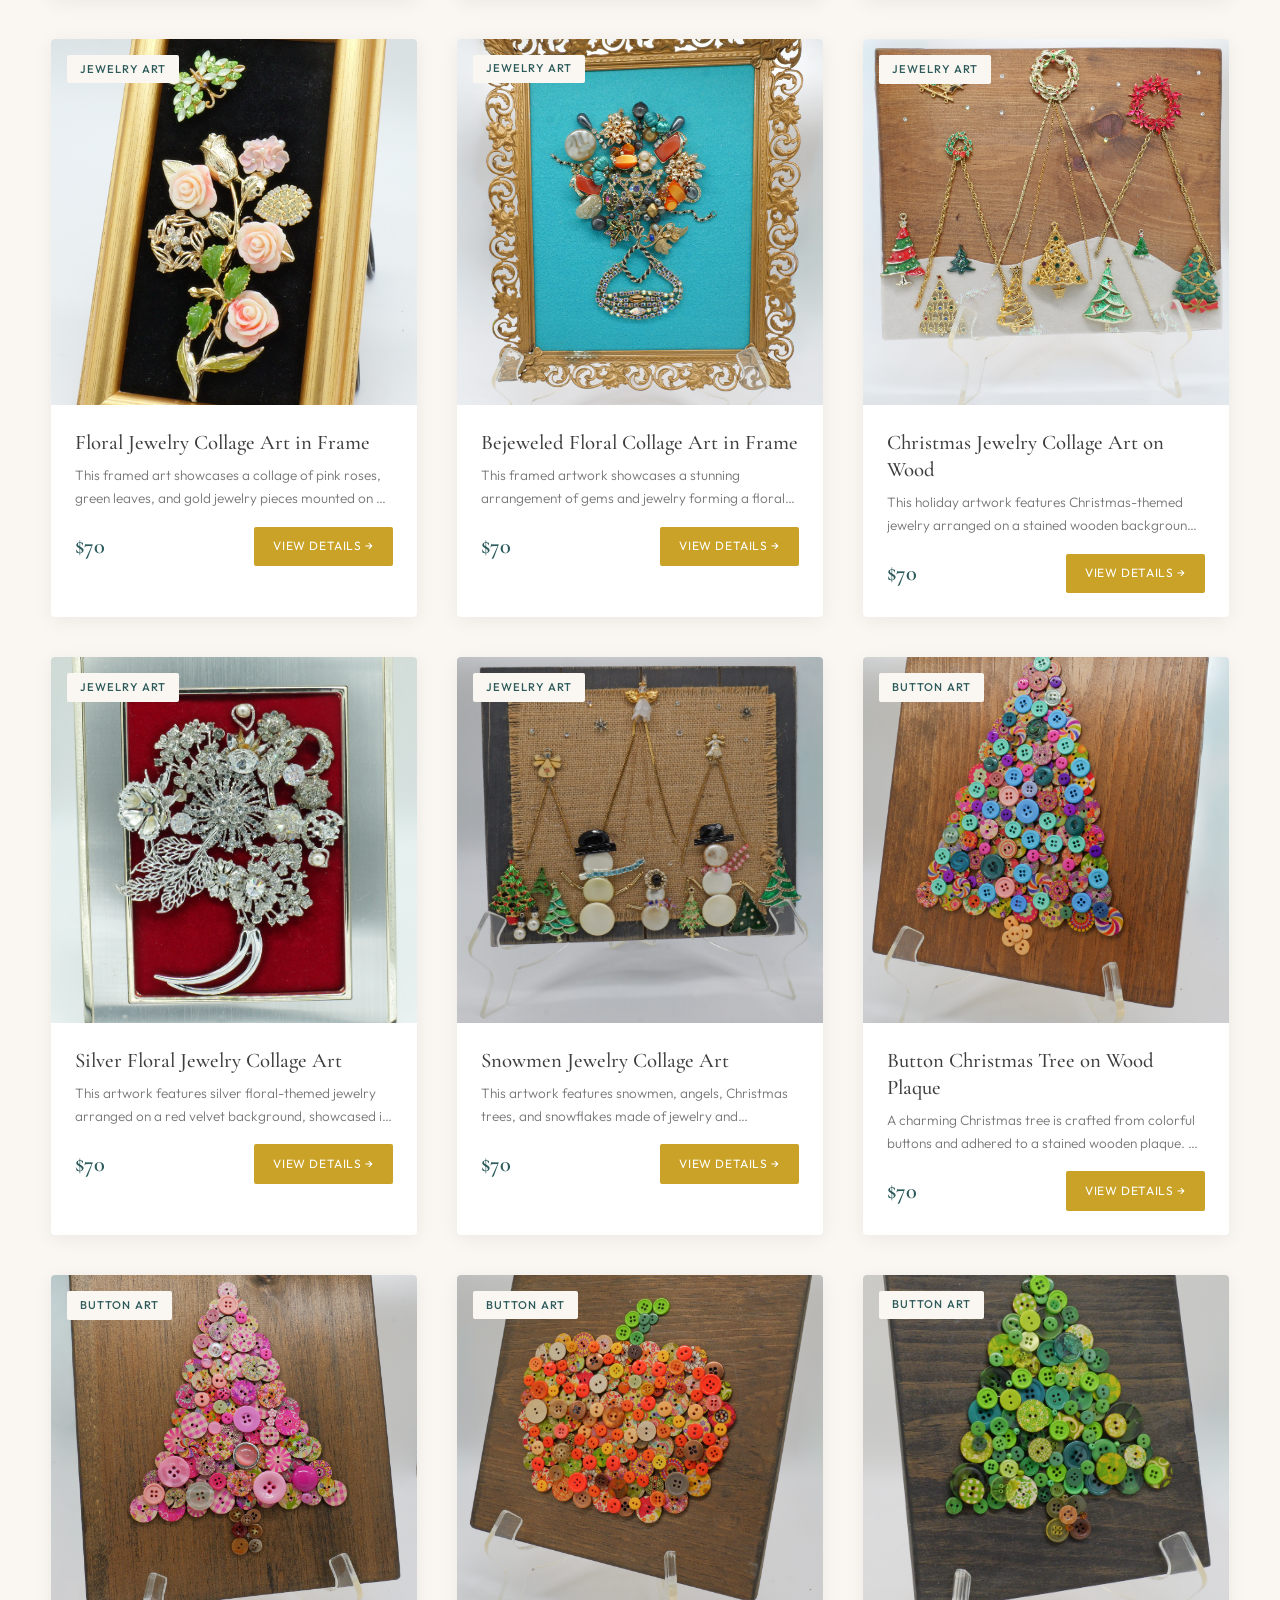
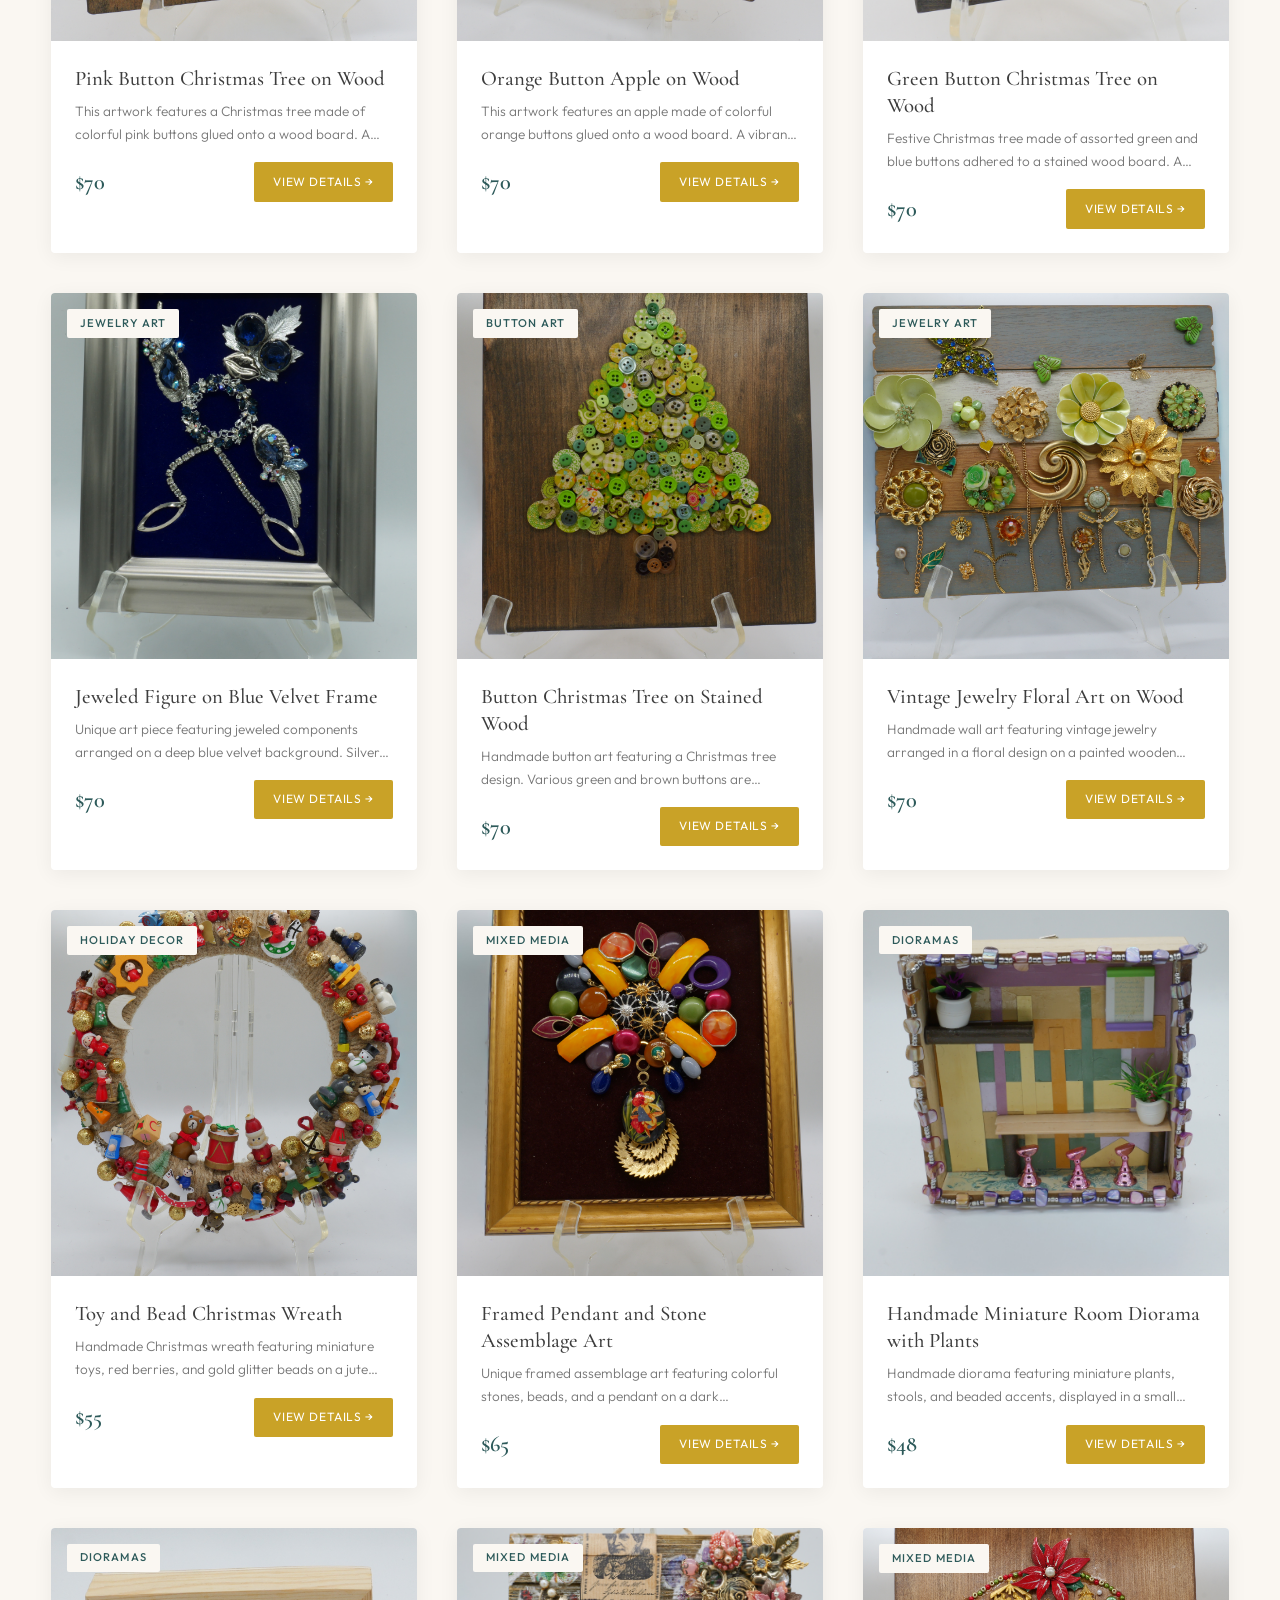
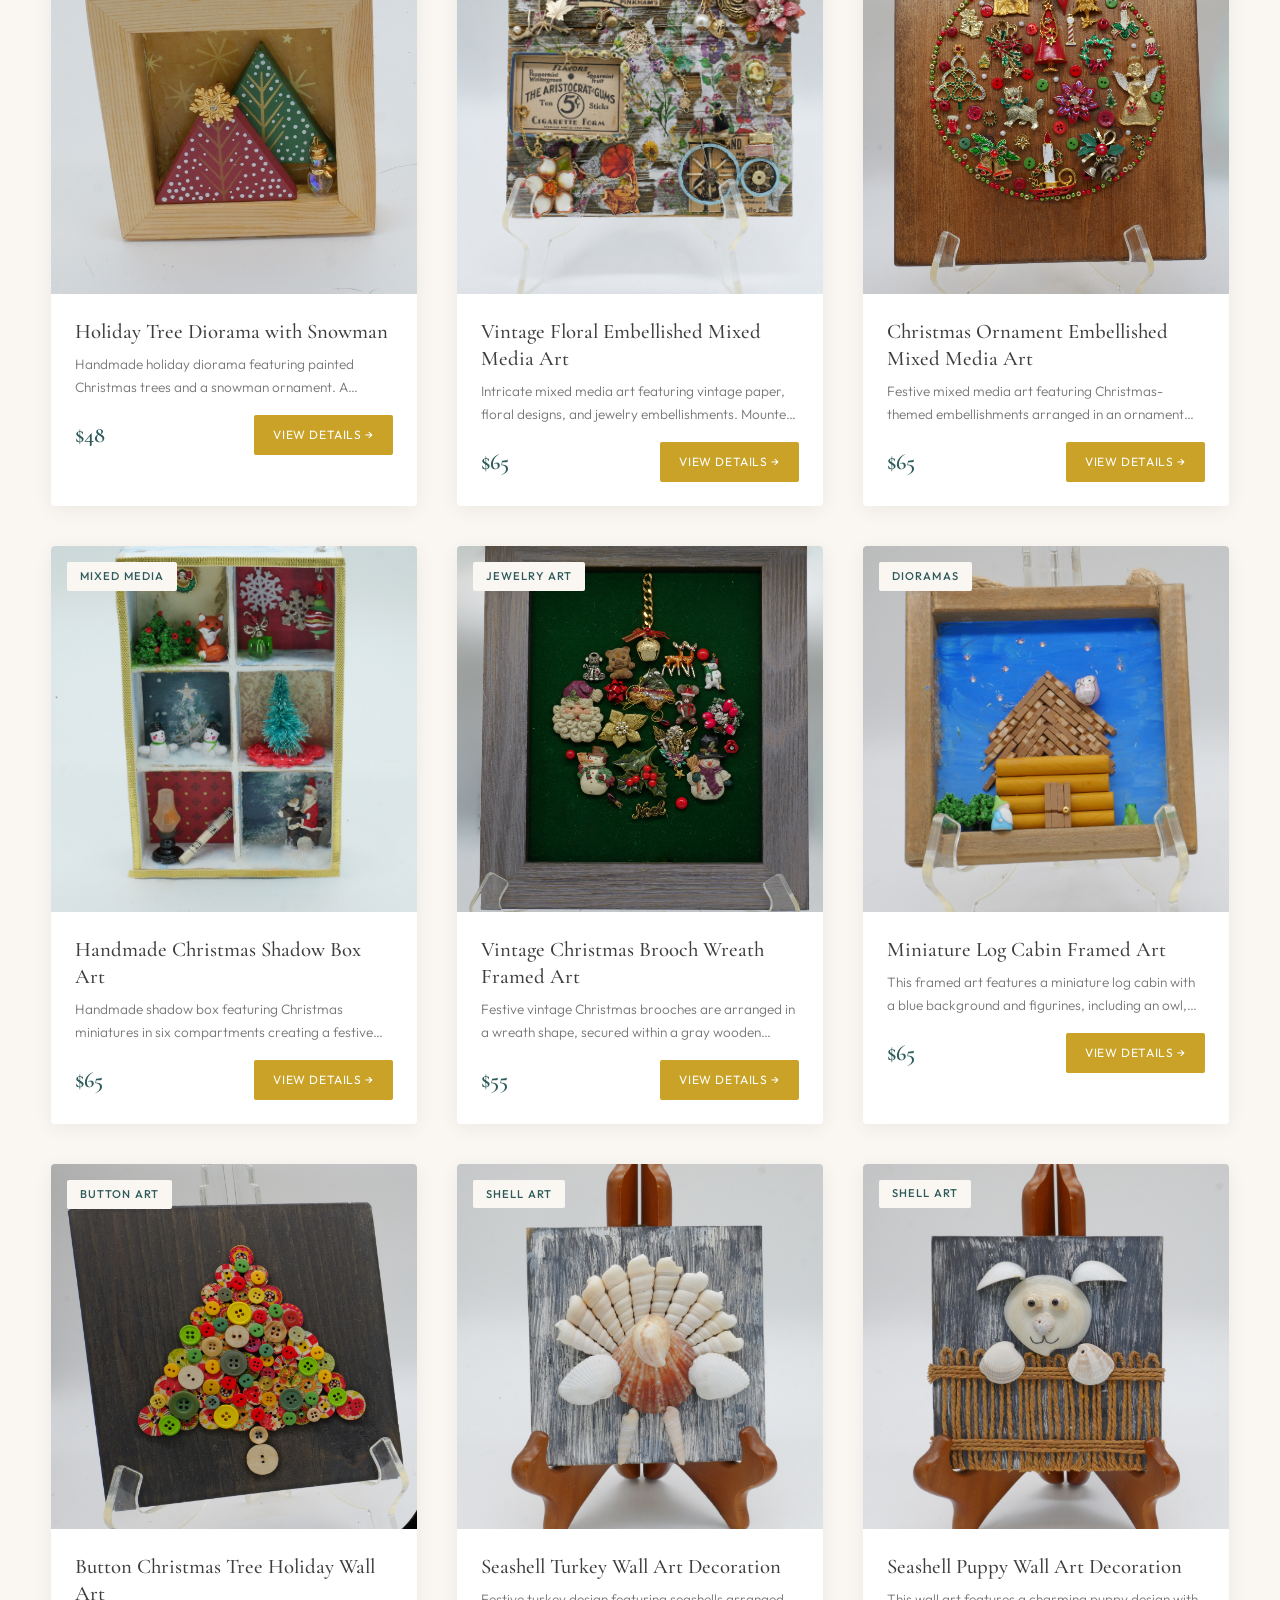
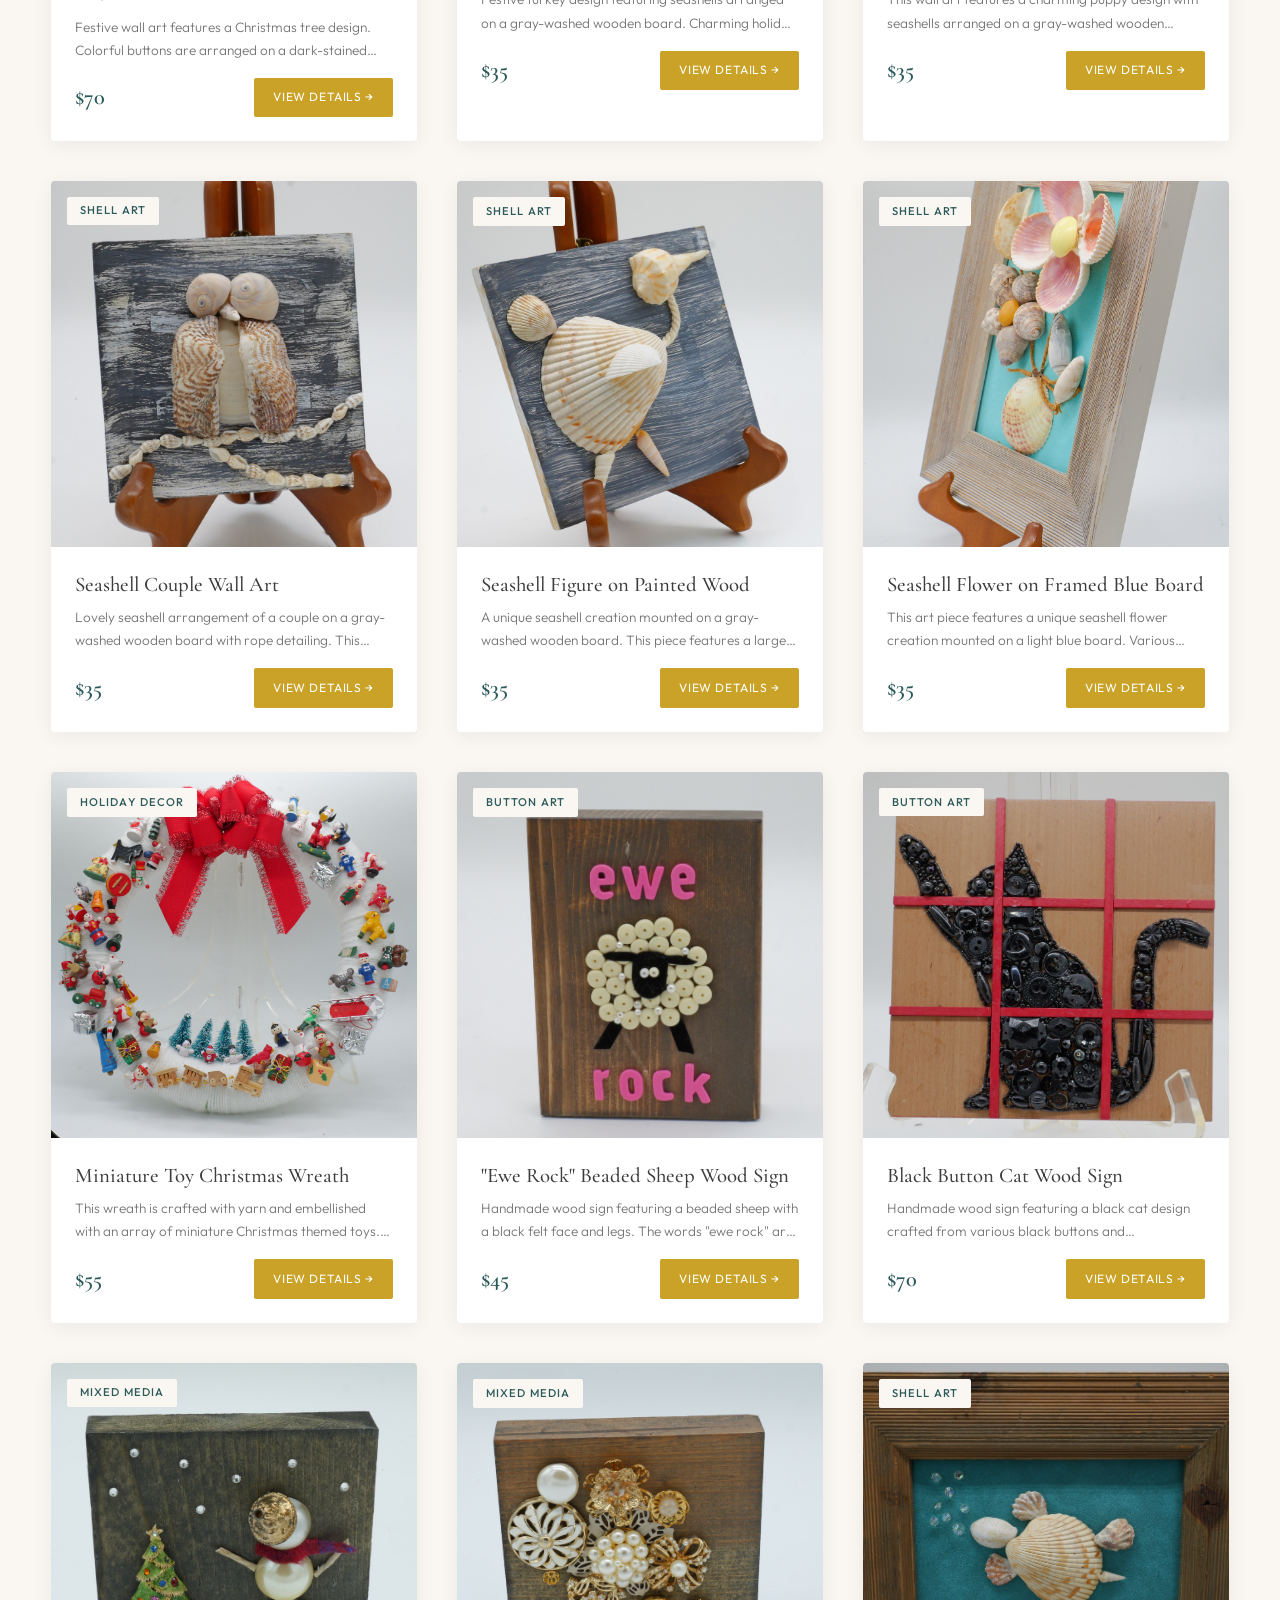
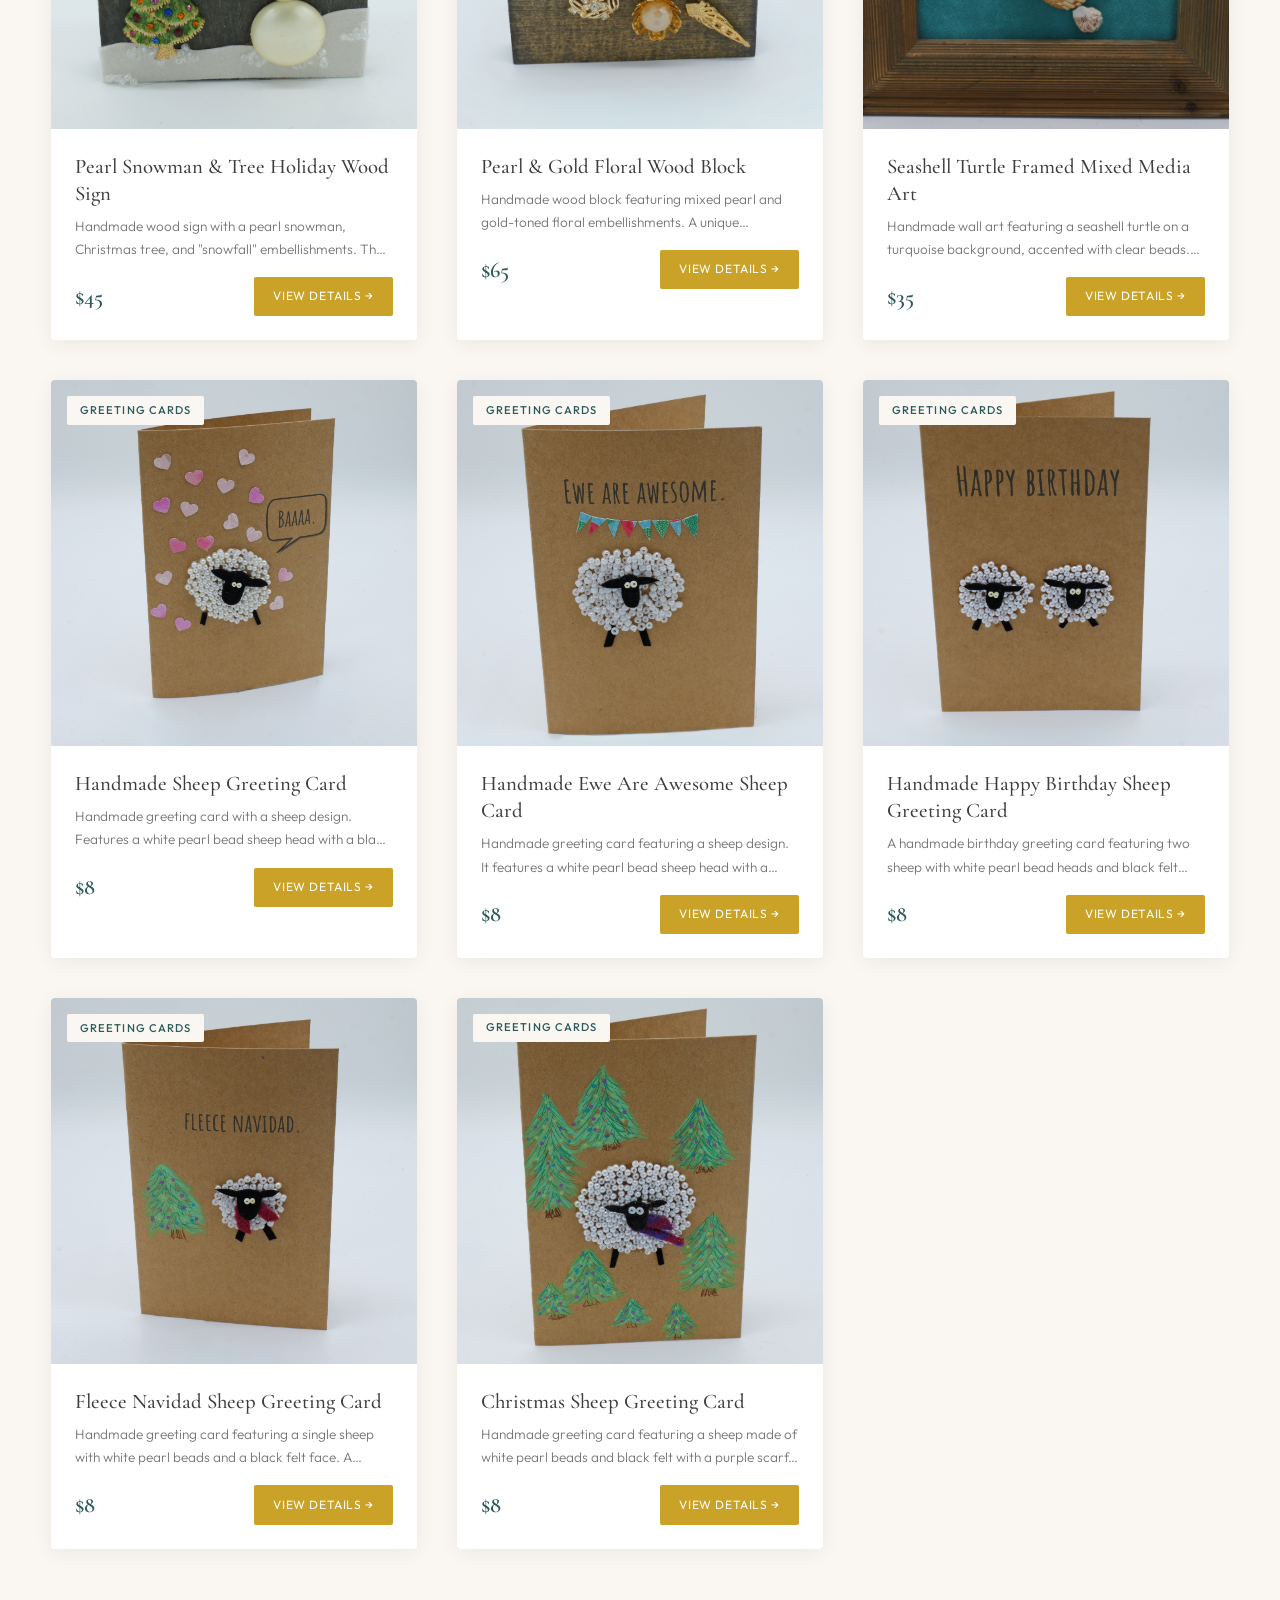
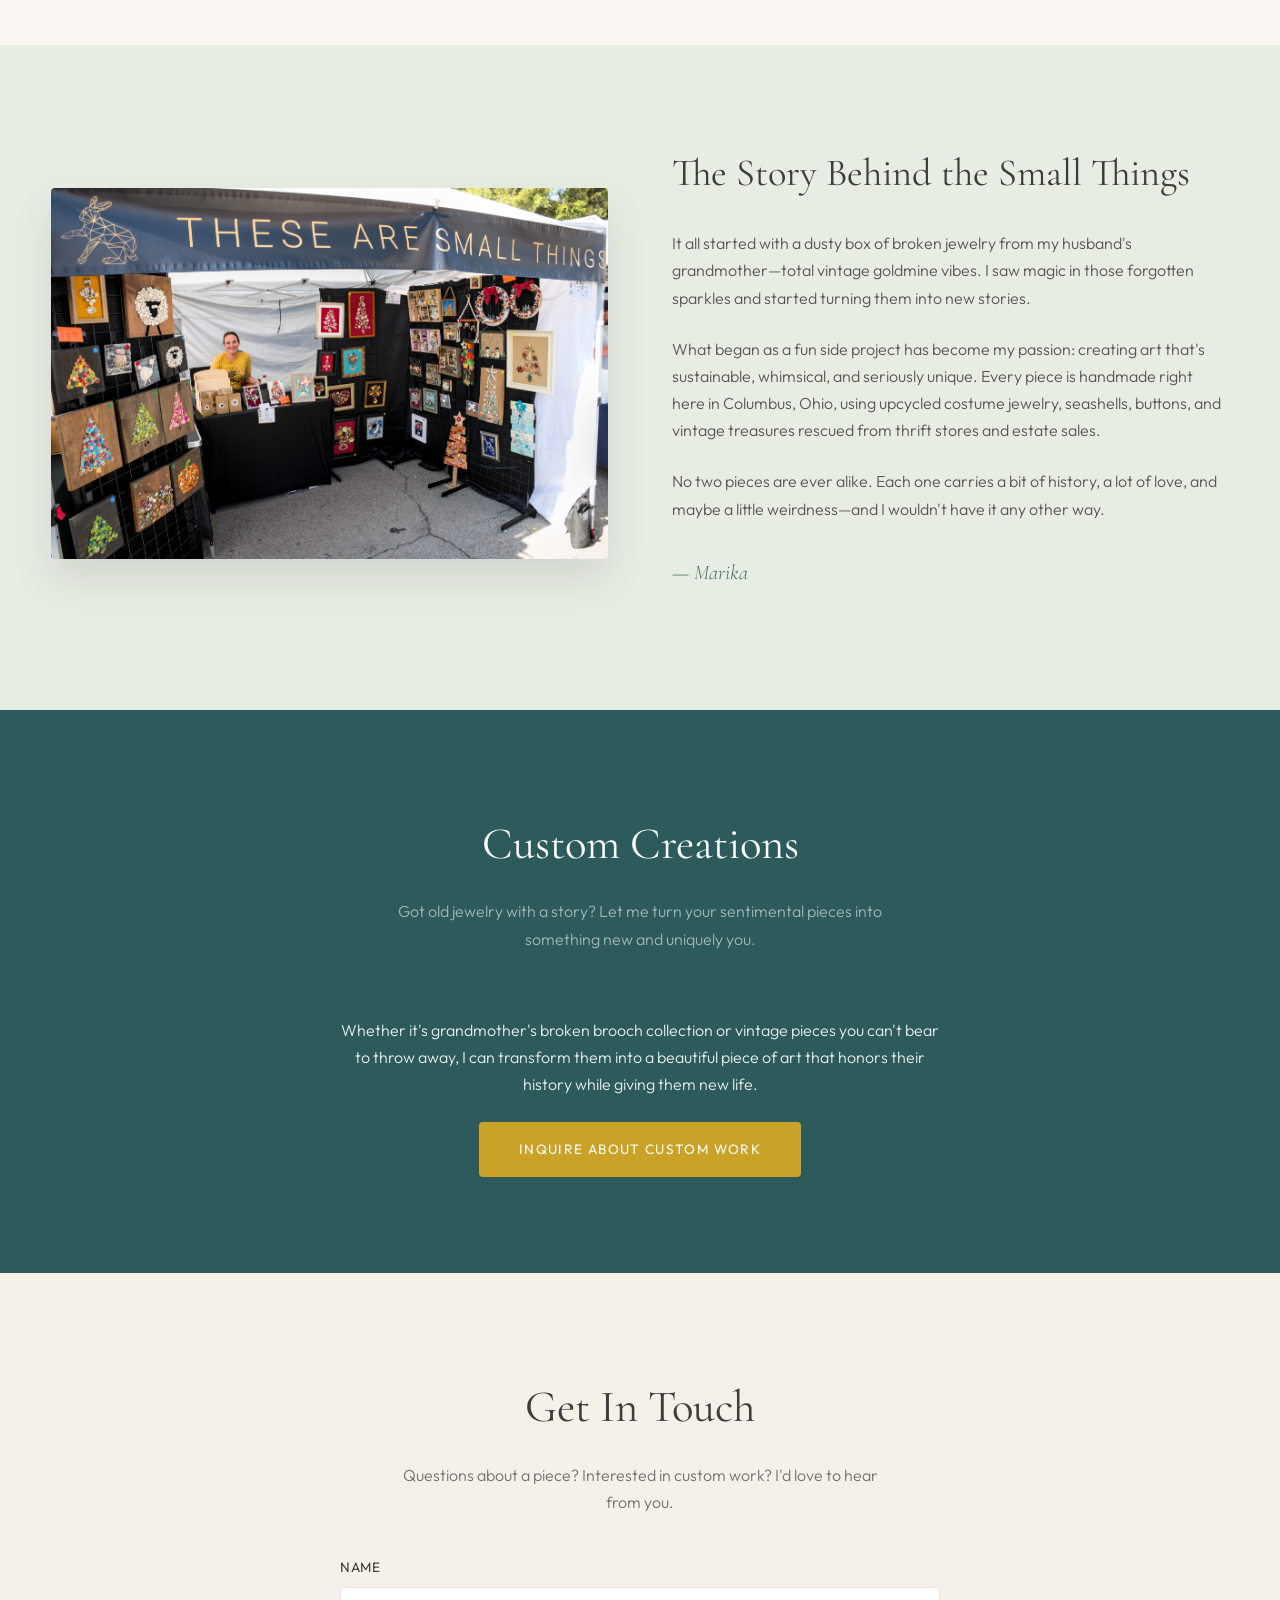
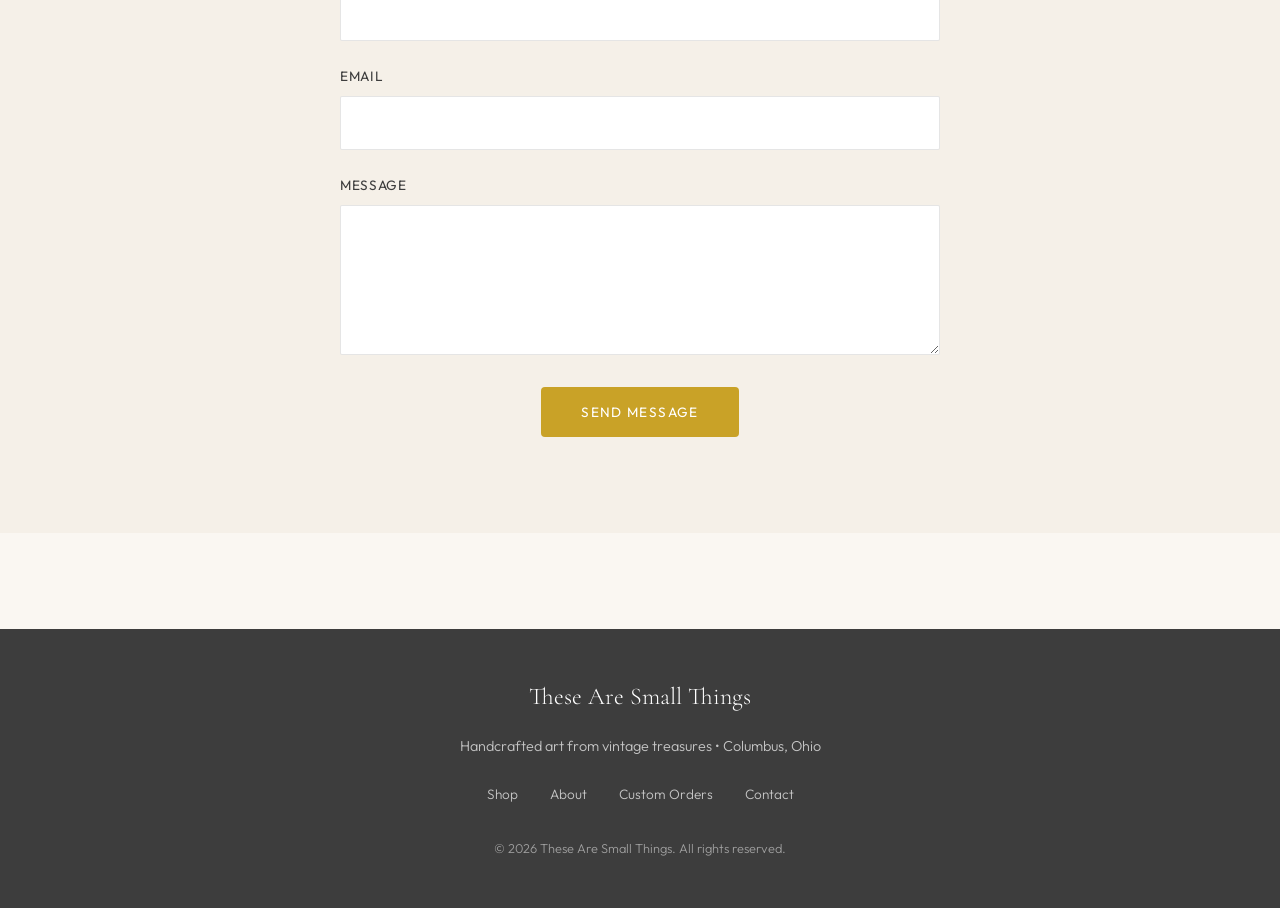
==== commit 8ef47b49: "Fix Netlify Forms by removing AJAX and adding success page Simplified form submission to use native " ====
--- a/index.html
+++ b/index.html
@@ -840,8 +840,7 @@
             <h2 class="section-title">Get In Touch</h2>
             <p class="section-subtitle">Questions about a piece? Interested in custom work? I'd love to hear from you.</p>
             
-            <div id="form-messages"></div>
-            <form class="contact-form" id="contact-form" name="contact" method="POST" data-netlify="true" netlify-honeypot="bot-field" action="#">
+            <form class="contact-form" name="contact" method="POST" data-netlify="true" netlify-honeypot="bot-field" action="/success.html">
                 <input type="hidden" name="form-name" value="contact">
                 <!-- Honeypot field for spam protection -->
                 <p style="display: none;">
@@ -1053,41 +1052,6 @@
                 }, 100);
             }
         });
-
-        // Handle contact form submission
-        const contactForm = document.getElementById('contact-form');
-        const formMessages = document.getElementById('form-messages');
-
-        if (contactForm) {
-            contactForm.addEventListener('submit', function(e) {
-                e.preventDefault();
-
-                // Get form data
-                const formData = new FormData(contactForm);
-
-                // Show loading state
-                formMessages.innerHTML = '<div class="form-feedback">Sending message...</div>';
-
-                // Submit to Netlify
-                fetch('/', {
-                    method: 'POST',
-                    headers: { 'Content-Type': 'application/x-www-form-urlencoded' },
-                    body: new URLSearchParams(formData).toString()
-                })
-                .then(response => {
-                    if (response.ok) {
-                        formMessages.innerHTML = '<div class="form-feedback success">Thank you for your message! We\'ll get back to you soon.</div>';
-                        contactForm.reset();
-                    } else {
-                        throw new Error('Form submission failed');
-                    }
-                })
-                .catch(error => {
-                    console.error('Form submission error:', error);
-                    formMessages.innerHTML = '<div class="form-feedback error">Oops! Something went wrong. Please try again or email us directly.</div>';
-                });
-            });
-        }
     </script>
 </body>
 </html>
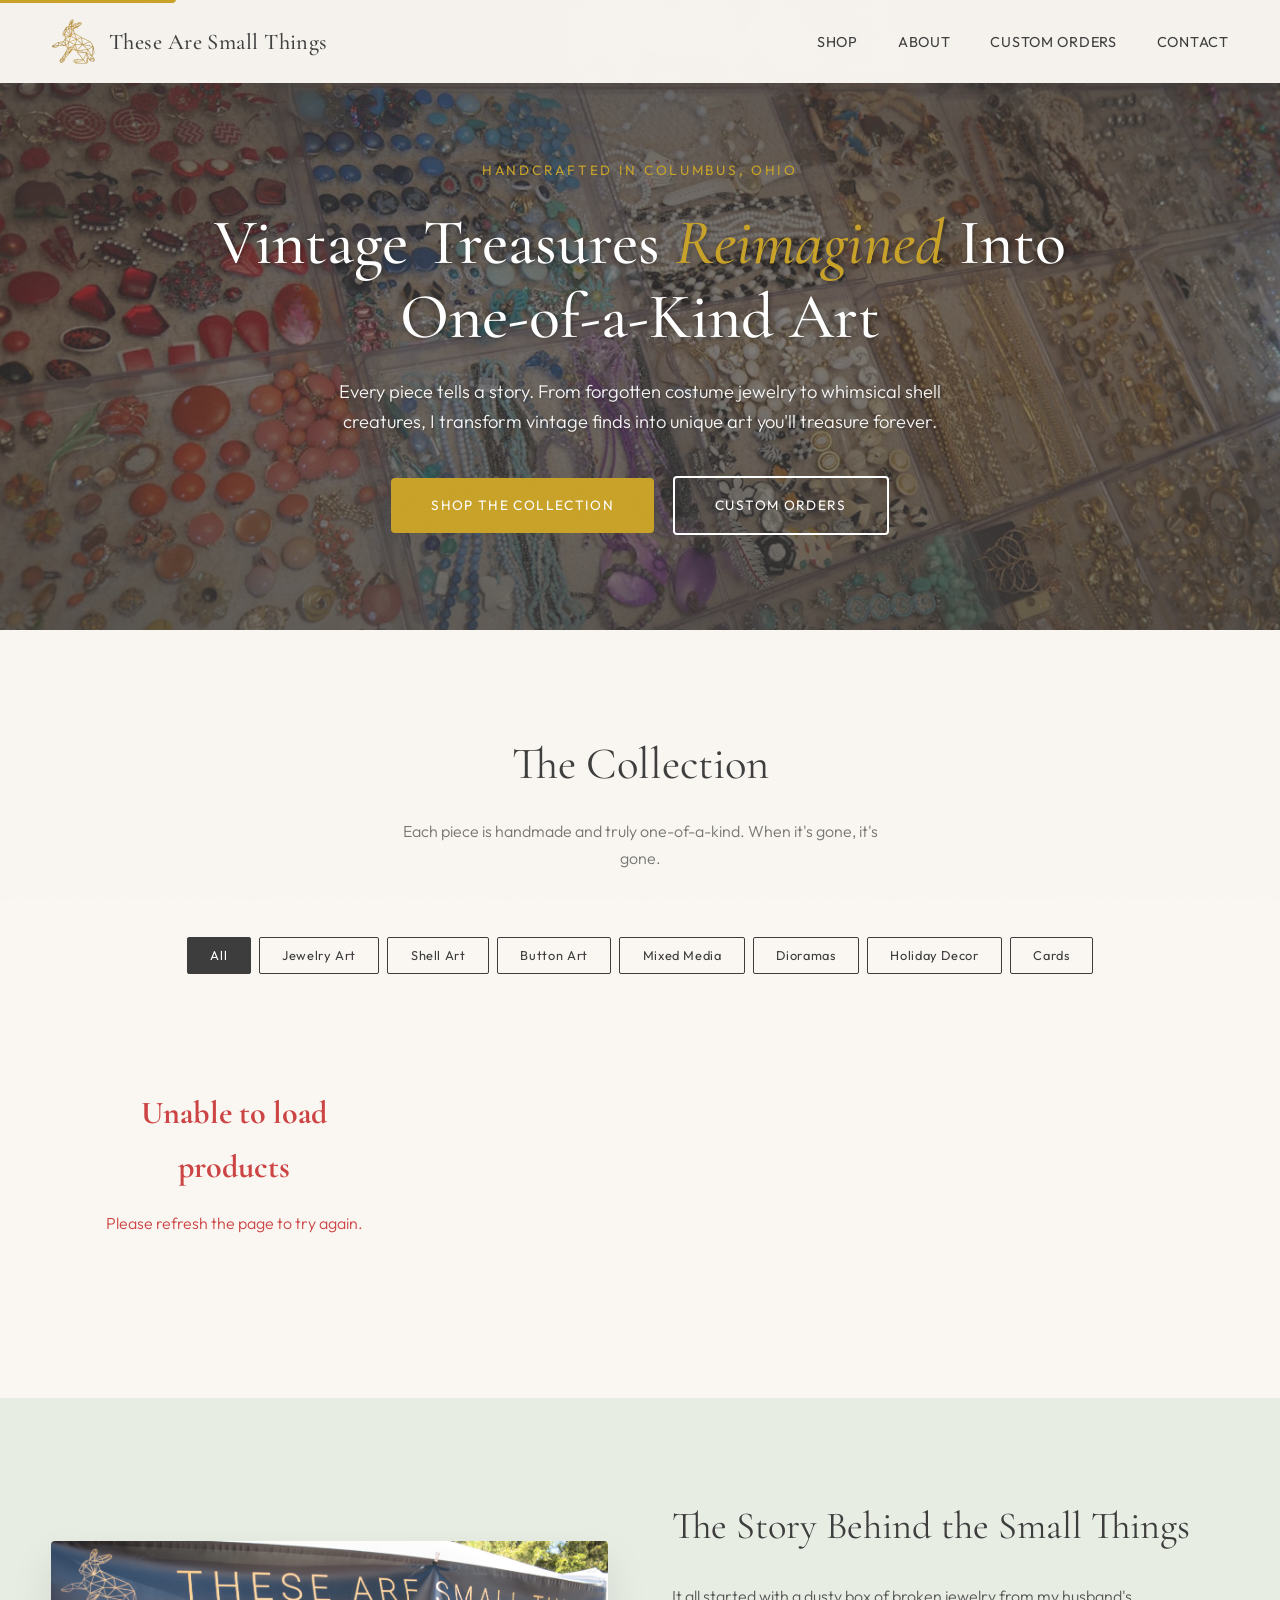
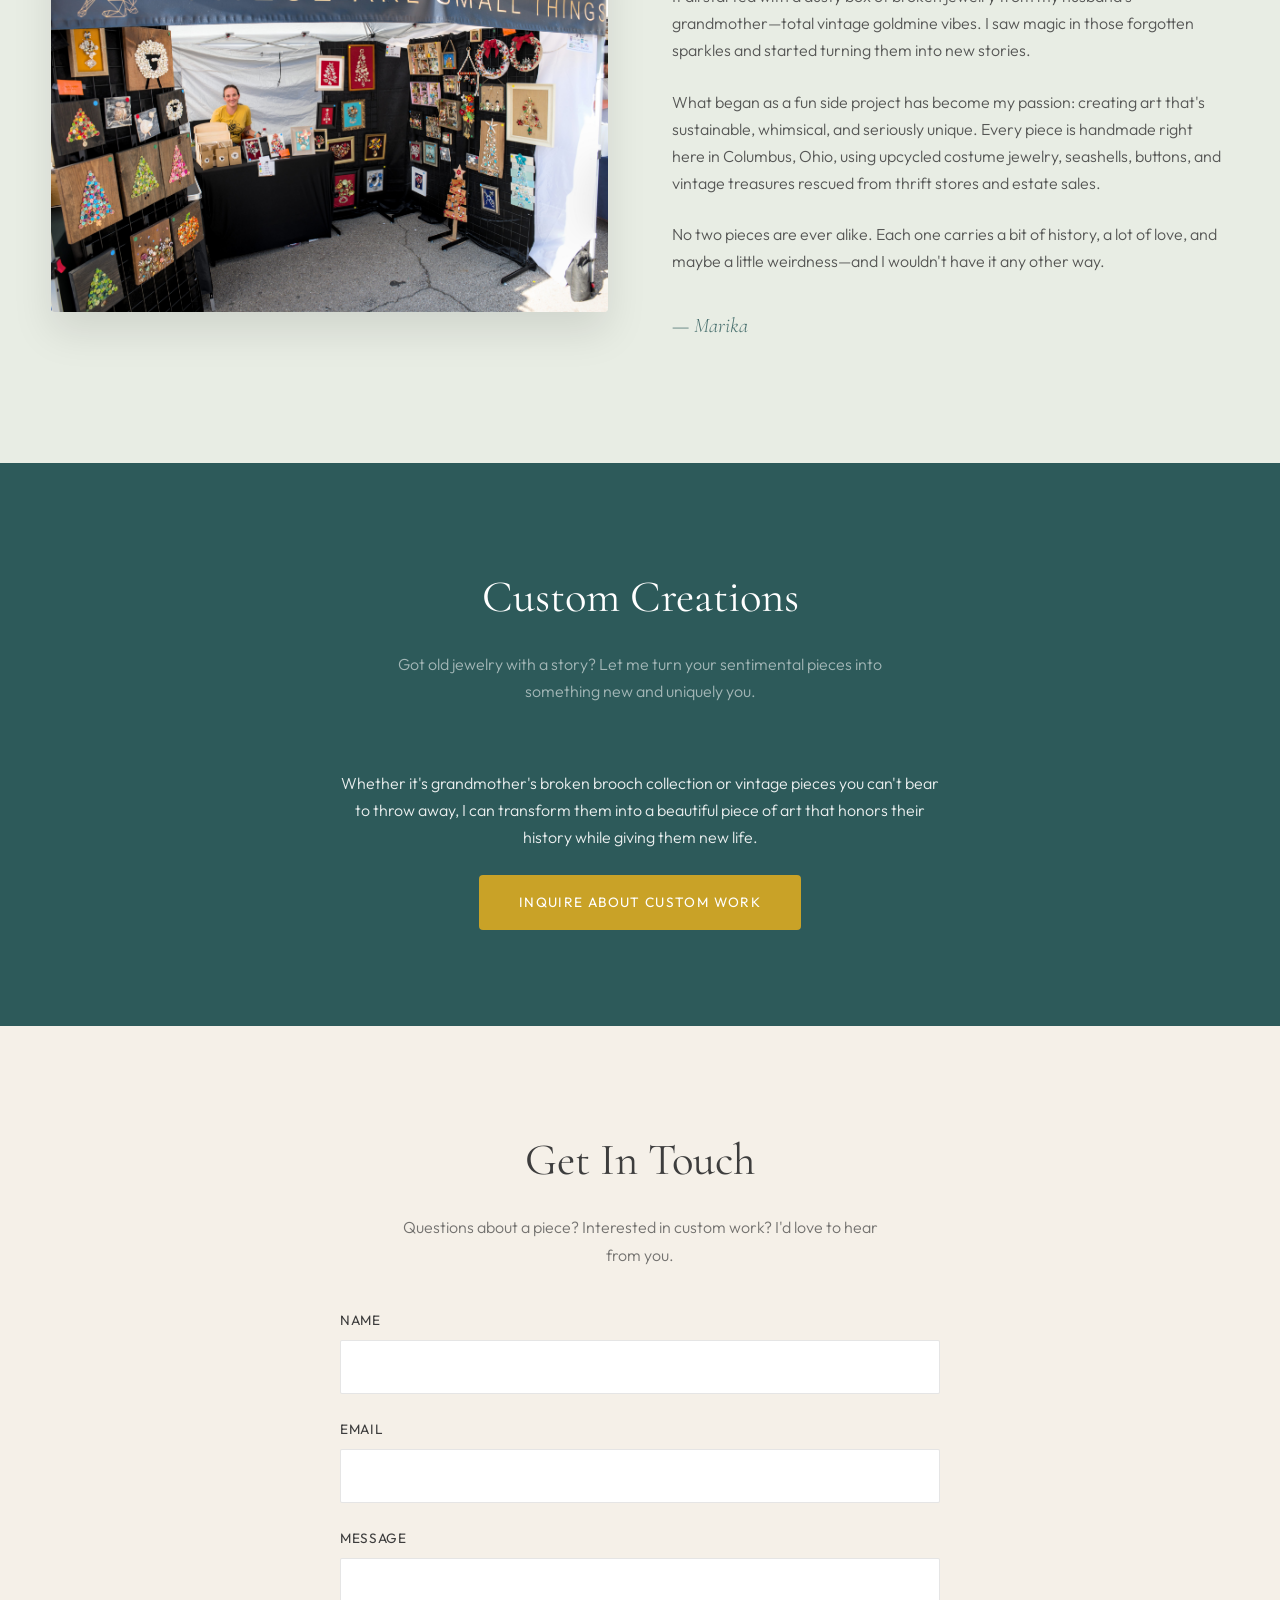
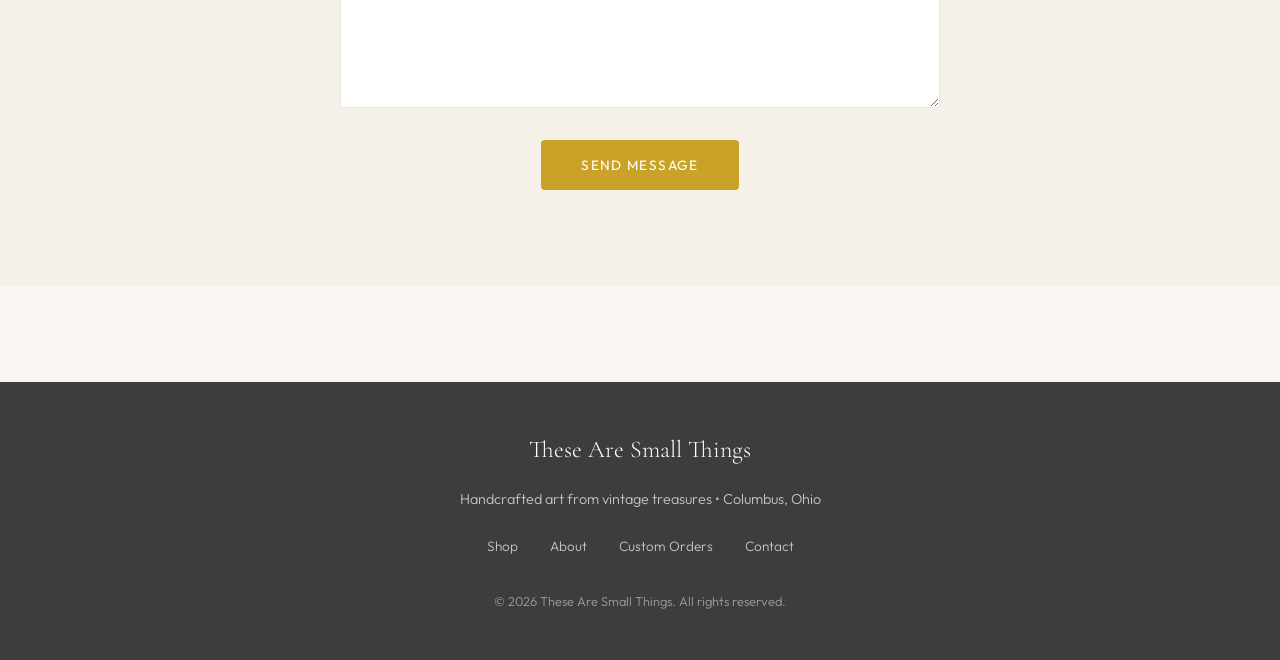
==== commit 0a363afc: "Fix image URL handling to support Airtable CDN URLs - Added logic to detect if image is already a fu" ====
--- a/index.html
+++ b/index.html
@@ -878,8 +878,13 @@
         </div>
     </footer>
 
+        <!-- Product data service -->
+        <script src="js/airtable-client.js"></script>
+        <script src="js/product-service.js"></script>
+
         <script>
-        // Load products from JSON
+        // Initialize product service
+        const productService = new ProductService();
         let allProducts = [];
 
         async function loadProducts() {
@@ -888,10 +893,9 @@
             grid.innerHTML = '<div class="loading-spinner">Loading products...</div>';
 
             try {
-                const response = await fetch('products.json');
-                if (!response.ok) throw new Error('Failed to load products');
-                const data = await response.json();
-                allProducts = data.products.filter(p => p.available);
+                // Use product service (automatically handles Airtable or JSON fallback)
+                const products = await productService.getProducts();
+                allProducts = products.filter(p => p.available);
                 displayProducts(allProducts);
                 setupFilters();
             } catch (error) {
@@ -911,10 +915,12 @@
 
             grid.innerHTML = products.map((product, index) => {
                 const categoryClasses = product.categories.map(cat => cat.toLowerCase().replace(/ /g, '-')).join(' ');
+                // Check if image is already a full URL (from Airtable) or needs local path prefix
+                const imageUrl = product.images[0].startsWith('http') ? product.images[0] : `images/products/${product.images[0]}`;
                 return `
                 <a href="product.html?id=${product.id}" class="product-card" data-categories="${categoryClasses}" style="--index: ${index}">
                     <div class="product-image">
-                        <img src="images/products/${product.images[0]}"
+                        <img src="${imageUrl}"
                              alt="${product.name}"
                              loading="lazy"
                              width="300"
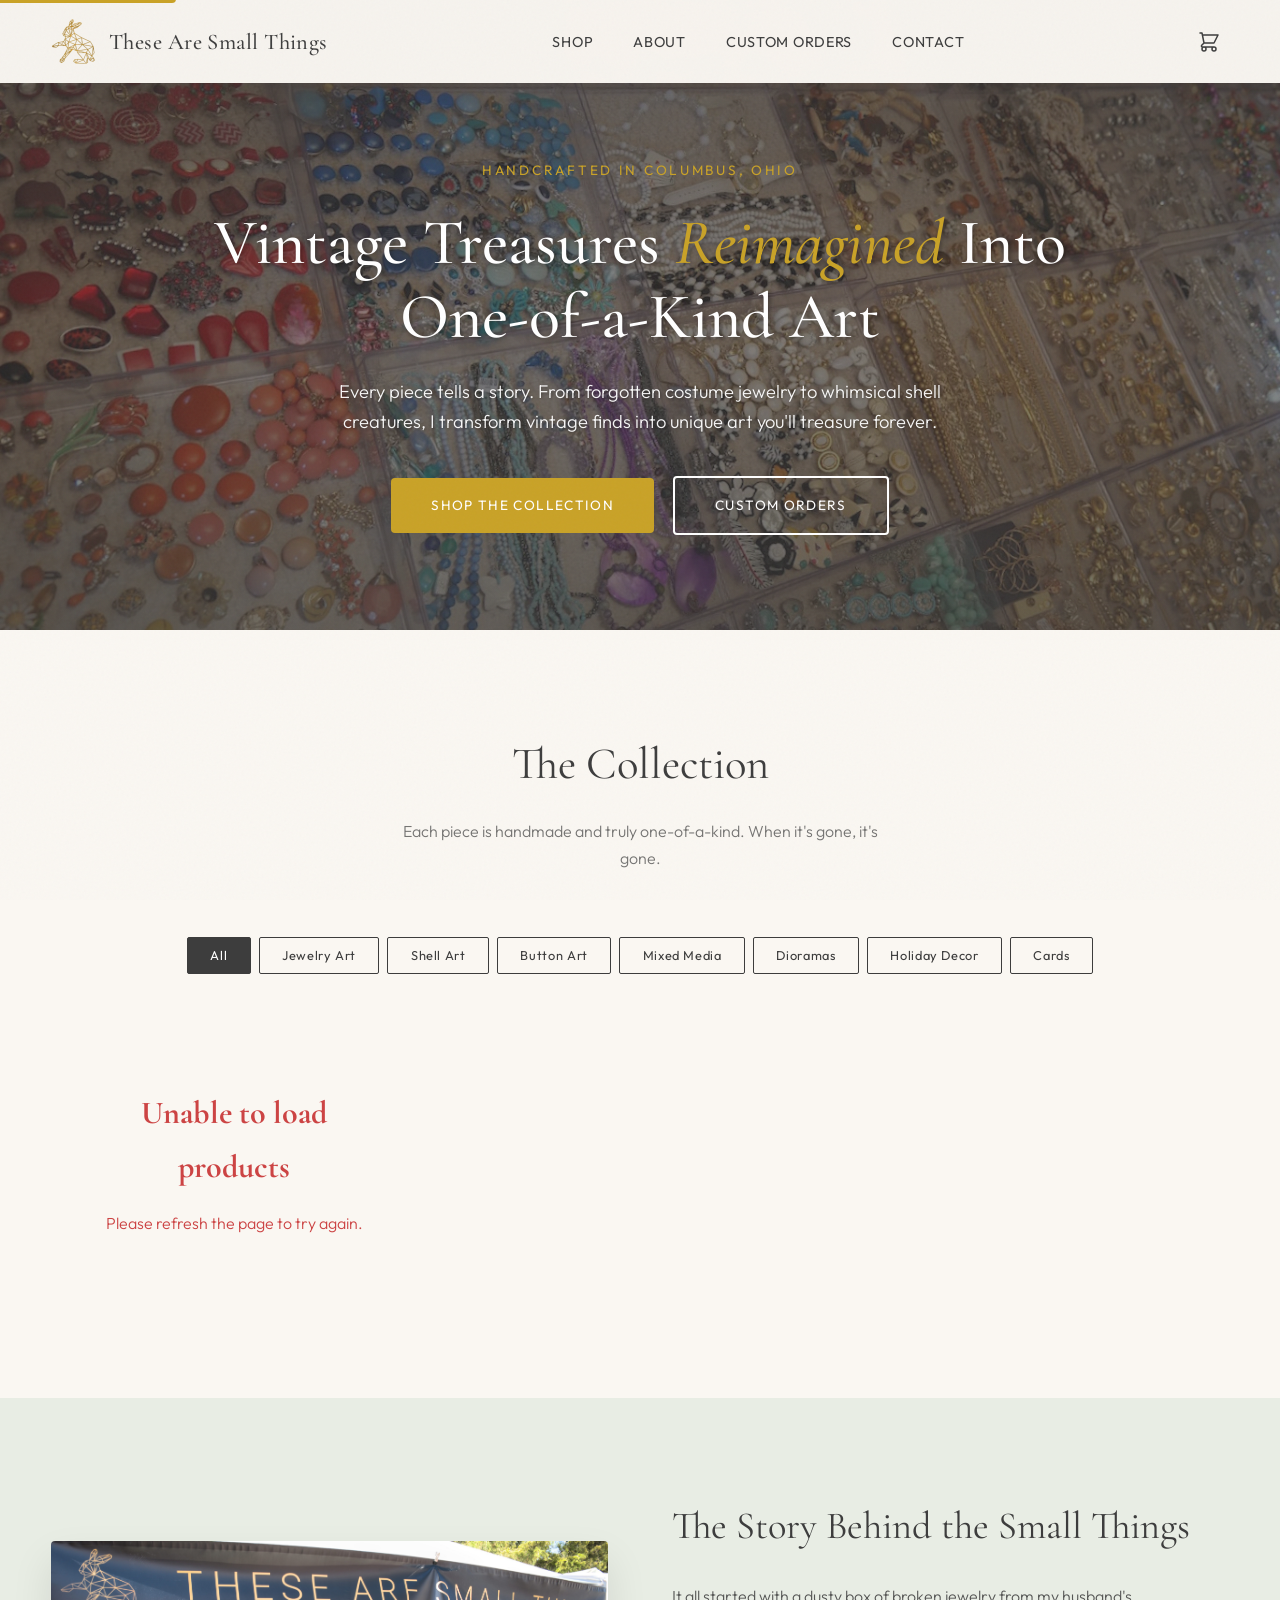
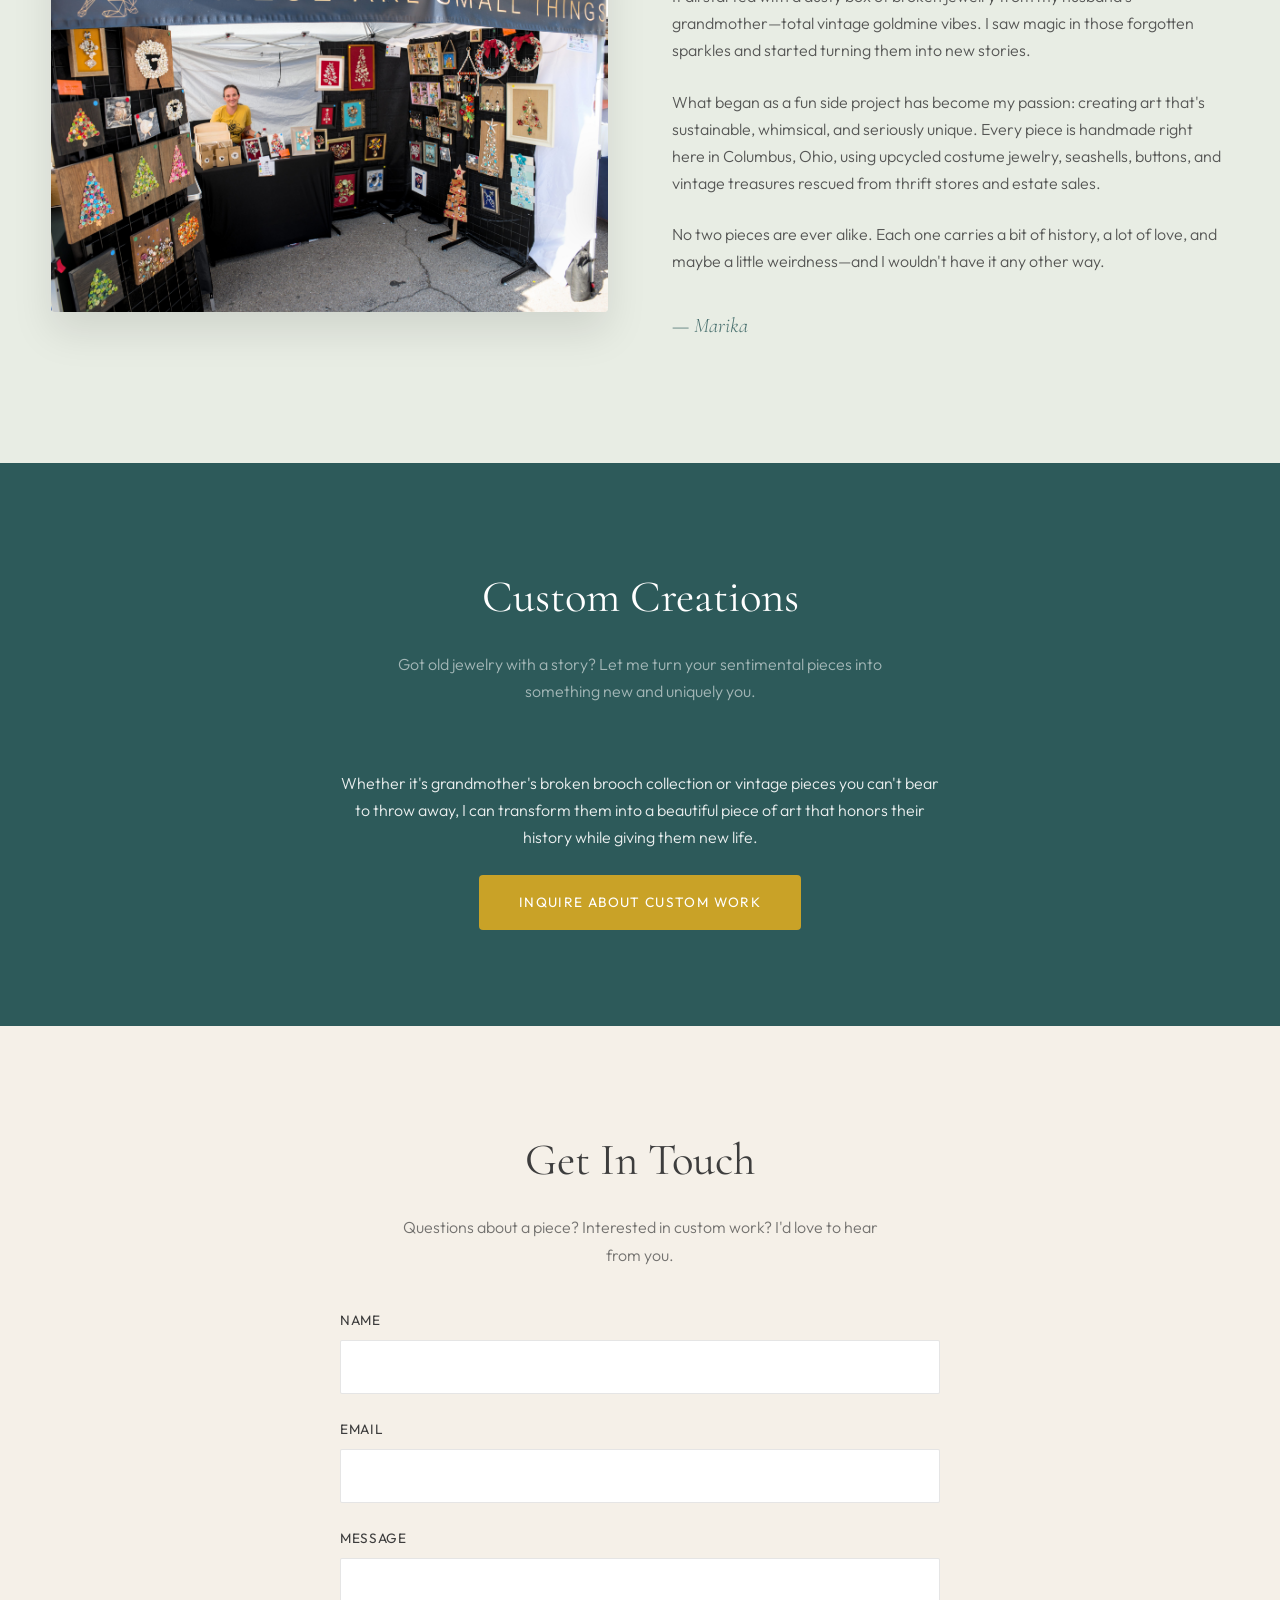
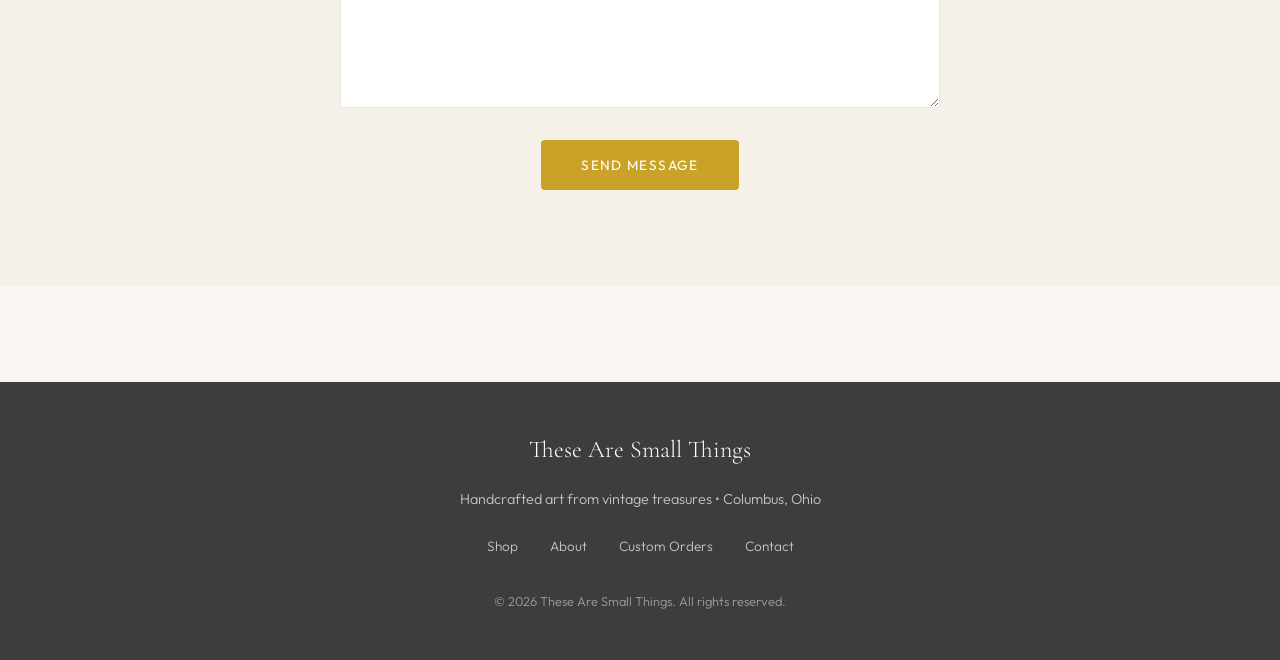
==== commit 3da0a3ee: "Implement shopping cart with PayPal Checkout integration - Add cart.js module with localStorage pers" ====
--- a/index.html
+++ b/index.html
@@ -159,6 +159,113 @@
         
         .mobile-menu-btn.active span:nth-child(3) {
             transform: rotate(-45deg) translate(7px, -6px);
+        }
+
+        /* Cart Icon */
+        .nav-actions {
+            display: flex;
+            align-items: center;
+            gap: 1rem;
+        }
+
+        .cart-link {
+            position: relative;
+            display: flex;
+            align-items: center;
+            padding: 0.5rem;
+            color: var(--charcoal);
+            text-decoration: none;
+            transition: color 0.3s ease;
+        }
+
+        .cart-link:hover {
+            color: var(--soft-gold);
+        }
+
+        .cart-link svg {
+            width: 24px;
+            height: 24px;
+        }
+
+        .cart-badge {
+            position: absolute;
+            top: -2px;
+            right: -2px;
+            background: var(--soft-gold);
+            color: white;
+            font-size: 0.65rem;
+            font-weight: 600;
+            width: 18px;
+            height: 18px;
+            border-radius: 50%;
+            display: flex;
+            align-items: center;
+            justify-content: center;
+        }
+
+        /* Toast Notifications */
+        .toast-notification {
+            position: fixed;
+            bottom: 20px;
+            right: 20px;
+            background: var(--charcoal);
+            color: white;
+            padding: 1rem 1.5rem;
+            border-radius: 8px;
+            display: flex;
+            align-items: center;
+            gap: 1rem;
+            box-shadow: 0 4px 12px rgba(0, 0, 0, 0.15);
+            z-index: 10000;
+            animation: slideIn 0.3s ease;
+        }
+
+        .toast-success {
+            background: #2d5a27;
+        }
+
+        .toast-error {
+            background: #8b2635;
+        }
+
+        .toast-info {
+            background: var(--charcoal);
+        }
+
+        .toast-close {
+            background: none;
+            border: none;
+            color: white;
+            font-size: 1.2rem;
+            cursor: pointer;
+            padding: 0;
+            opacity: 0.7;
+        }
+
+        .toast-close:hover {
+            opacity: 1;
+        }
+
+        .toast-fade-out {
+            animation: fadeOut 0.3s ease forwards;
+        }
+
+        @keyframes slideIn {
+            from {
+                transform: translateX(100%);
+                opacity: 0;
+            }
+            to {
+                transform: translateX(0);
+                opacity: 1;
+            }
+        }
+
+        @keyframes fadeOut {
+            to {
+                transform: translateX(100%);
+                opacity: 0;
+            }
         }
 
         /* Hero Section - Banner Style */
@@ -764,11 +871,19 @@
             <li><a href="#custom">Custom Orders</a></li>
             <li><a href="#contact">Contact</a></li>
         </ul>
-        <button class="mobile-menu-btn" id="mobileMenuBtn" aria-label="Toggle navigation menu" aria-expanded="false">
-            <span></span>
-            <span></span>
-            <span></span>
-        </button>
+        <div class="nav-actions">
+            <a href="cart.html" class="cart-link" aria-label="Shopping cart">
+                <svg fill="none" stroke="currentColor" viewBox="0 0 24 24" xmlns="http://www.w3.org/2000/svg">
+                    <path stroke-linecap="round" stroke-linejoin="round" stroke-width="1.5" d="M3 3h2l.4 2M7 13h10l4-8H5.4M7 13L5.4 5M7 13l-2.293 2.293c-.63.63-.184 1.707.707 1.707H17m0 0a2 2 0 100 4 2 2 0 000-4zm-8 2a2 2 0 11-4 0 2 2 0 014 0z"></path>
+                </svg>
+                <span class="cart-badge" style="display: none;">0</span>
+            </a>
+            <button class="mobile-menu-btn" id="mobileMenuBtn" aria-label="Toggle navigation menu" aria-expanded="false">
+                <span></span>
+                <span></span>
+                <span></span>
+            </button>
+        </div>
     </nav>
 
     <!-- Hero Section -->
@@ -881,6 +996,7 @@
         <!-- Product data service -->
         <script src="js/airtable-client.js"></script>
         <script src="js/product-service.js"></script>
+        <script src="js/cart.js"></script>
 
         <script>
         // Initialize product service
@@ -917,6 +1033,11 @@
                 const categoryClasses = product.categories.map(cat => cat.toLowerCase().replace(/ /g, '-')).join(' ');
                 // Check if image is already a full URL (from Airtable) or needs local path prefix
                 const imageUrl = product.images[0].startsWith('http') ? product.images[0] : `images/products/${product.images[0]}`;
+                // Format price with commas and two decimal places
+                const formattedPrice = product.price.toLocaleString('en-US', {
+                    minimumFractionDigits: 2,
+                    maximumFractionDigits: 2
+                });
                 return `
                 <a href="product.html?id=${product.id}" class="product-card" data-categories="${categoryClasses}" style="--index: ${index}">
                     <div class="product-image">
@@ -932,7 +1053,7 @@
                         <h3 class="product-title">${product.name}</h3>
                         <p class="product-description">${product.description}</p>
                         <div class="product-footer">
-                            <span class="product-price">$${product.price}</span>
+                            <span class="product-price">$${formattedPrice}</span>
                             <span class="view-btn">View Details →</span>
                         </div>
                     </div>
